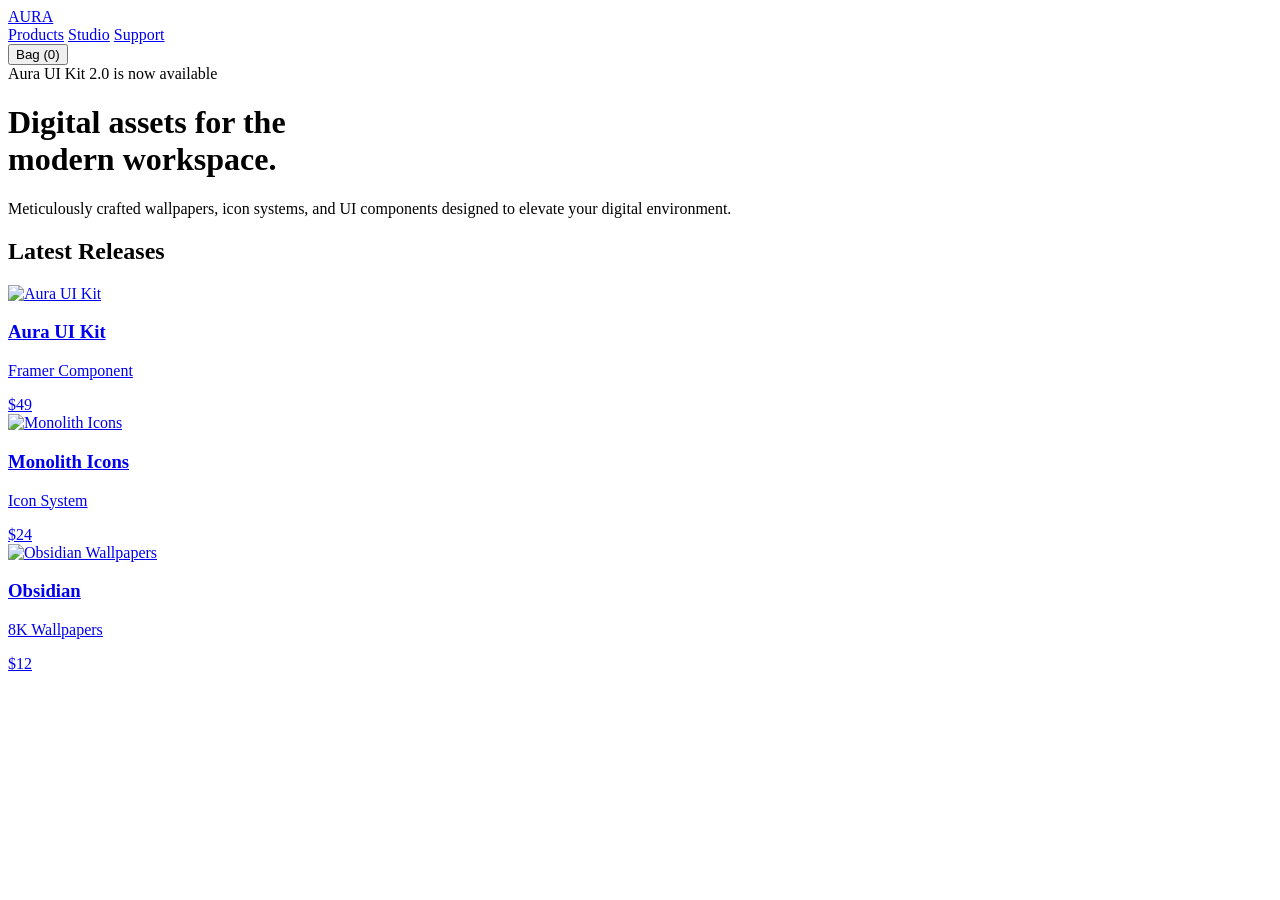
==== index.html @ a3062205 "Create index.html" ====
<!DOCTYPE html>
<html lang="en">
<head>
    <meta charset="UTF-8">
    <meta name="viewport" content="width=device-width, initial-scale=1.0">
    <title>Aura | Premium Digital Assets</title>
    <link rel="stylesheet" href="style.css">
    <!-- Premium Font: Inter (mimics Apple's SF Pro) -->
    <link href="https://fonts.googleapis.com/css2?family=Inter:wght@400;500;600&display=swap" rel="stylesheet">
</head>
<body>

    <!-- Glassmorphic Navbar -->
    <nav id="navbar" class="glass-nav">
        <div class="nav-content">
            <a href="index.html" class="logo">AURA</a>
            <div class="nav-links desktop-only">
                <a href="#">Products</a>
                <a href="#">Studio</a>
                <a href="#">Support</a>
            </div>
            <button class="btn-primary">Bag (0)</button>
        </div>
    </nav>

    <!-- Hero Section -->
    <header class="hero">
        <div class="hero-content fade-up">
            <div class="badge">
                <span class="pulse-dot"></span> Aura UI Kit 2.0 is now available
            </div>
            <h1>Digital assets for the<br>modern workspace.</h1>
            <p>Meticulously crafted wallpapers, icon systems, and UI components designed to elevate your digital environment.</p>
        </div>
    </header>

    <!-- Products Grid -->
    <section class="products-section">
        <div class="section-header fade-up">
            <h2>Latest Releases</h2>
        </div>
        <div class="grid">
            
            <!-- Product Card 1 -->
            <a href="product.html" class="product-card fade-up">
                <div class="card-image-wrapper">
                    <img src="https://images.unsplash.com/photo-1618761714954-0b8cd0026356?q=80&w=2070&auto=format&fit=crop" alt="Aura UI Kit">
                </div>
                <div class="card-info">
                    <div>
                        <h3>Aura UI Kit</h3>
                        <p>Framer Component</p>
                    </div>
                    <span class="price">$49</span>
                </div>
            </a>

            <!-- Product Card 2 -->
            <a href="product.html" class="product-card fade-up" style="transition-delay: 0.1s;">
                <div class="card-image-wrapper">
                    <img src="https://images.unsplash.com/photo-1558655146-d09347e92766?q=80&w=2000&auto=format&fit=crop" alt="Monolith Icons">
                </div>
                <div class="card-info">
                    <div>
                        <h3>Monolith Icons</h3>
                        <p>Icon System</p>
                    </div>
                    <span class="price">$24</span>
                </div>
            </a>

            <!-- Product Card 3 -->
            <a href="product.html" class="product-card fade-up" style="transition-delay: 0.2s;">
                <div class="card-image-wrapper">
                    <img src="https://images.unsplash.com/photo-1618005182384-a83a8bd57fbe?q=80&w=2000&auto=format&fit=crop" alt="Obsidian Wallpapers">
                </div>
                <div class="card-info">
                    <div>
                        <h3>Obsidian</h3>
                        <p>8K Wallpapers</p>
                    </div>
                    <span class="price">$12</span>
                </div>
            </a>

        </div>
    </section>

    <script src="script.js"></script>
</body>
</html>
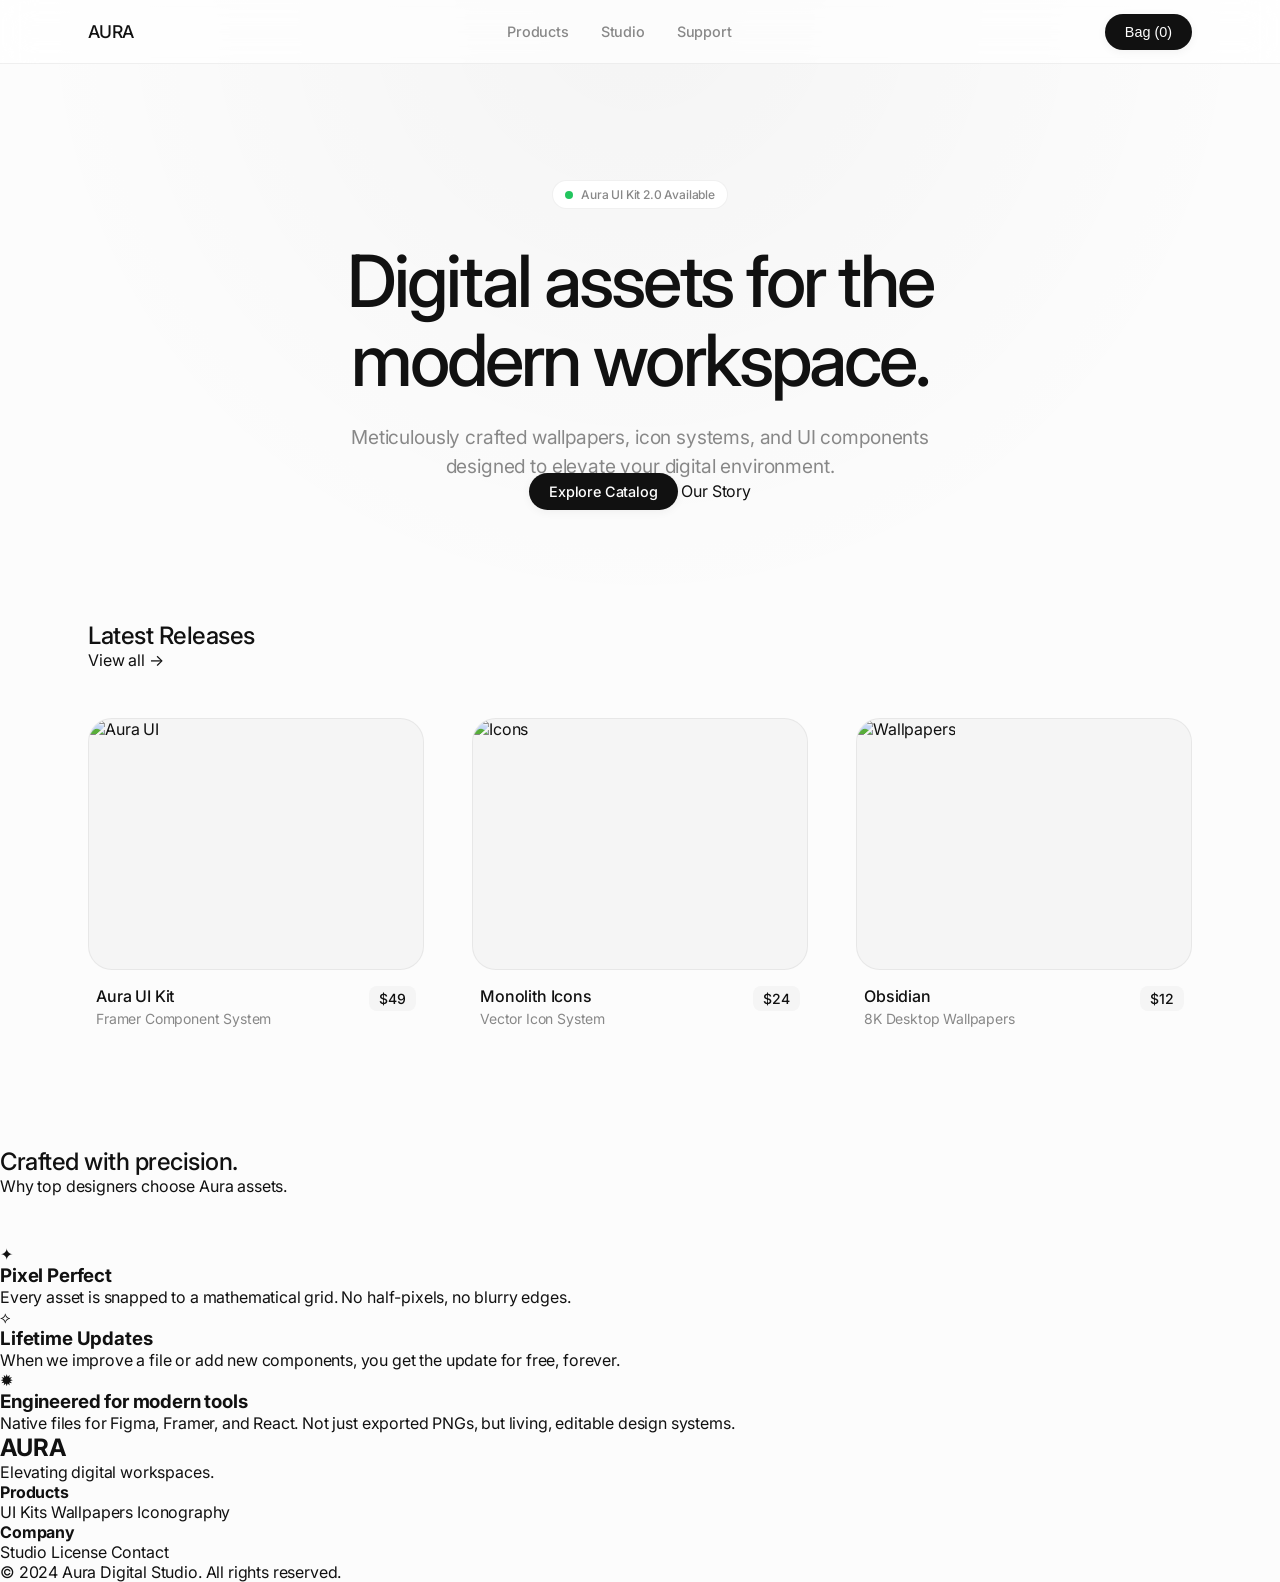
==== commit c65e0883: "Update index.html" ====
--- a/index.html
+++ b/index.html
@@ -5,86 +5,133 @@
     <meta name="viewport" content="width=device-width, initial-scale=1.0">
     <title>Aura | Premium Digital Assets</title>
     <link rel="stylesheet" href="style.css">
-    <!-- Premium Font: Inter (mimics Apple's SF Pro) -->
     <link href="https://fonts.googleapis.com/css2?family=Inter:wght@400;500;600&display=swap" rel="stylesheet">
 </head>
 <body>
 
-    <!-- Glassmorphic Navbar -->
     <nav id="navbar" class="glass-nav">
         <div class="nav-content">
             <a href="index.html" class="logo">AURA</a>
             <div class="nav-links desktop-only">
-                <a href="#">Products</a>
-                <a href="#">Studio</a>
-                <a href="#">Support</a>
+                <a href="index.html" class="active">Products</a>
+                <a href="studio.html">Studio</a>
+                <a href="support.html">Support</a>
             </div>
             <button class="btn-primary">Bag (0)</button>
         </div>
     </nav>
 
-    <!-- Hero Section -->
     <header class="hero">
+        <div class="hero-glow"></div>
         <div class="hero-content fade-up">
             <div class="badge">
-                <span class="pulse-dot"></span> Aura UI Kit 2.0 is now available
+                <span class="pulse-dot"></span> Aura UI Kit 2.0 Available
             </div>
             <h1>Digital assets for the<br>modern workspace.</h1>
             <p>Meticulously crafted wallpapers, icon systems, and UI components designed to elevate your digital environment.</p>
+            <div class="hero-buttons">
+                <a href="#products" class="btn-primary">Explore Catalog</a>
+                <a href="studio.html" class="btn-secondary">Our Story</a>
+            </div>
         </div>
     </header>
 
-    <!-- Products Grid -->
-    <section class="products-section">
+    <section id="products" class="products-section">
         <div class="section-header fade-up">
             <h2>Latest Releases</h2>
+            <a href="#" class="view-all">View all →</a>
         </div>
         <div class="grid">
-            
-            <!-- Product Card 1 -->
             <a href="product.html" class="product-card fade-up">
                 <div class="card-image-wrapper">
-                    <img src="https://images.unsplash.com/photo-1618761714954-0b8cd0026356?q=80&w=2070&auto=format&fit=crop" alt="Aura UI Kit">
+                    <img src="https://images.unsplash.com/photo-1618761714954-0b8cd0026356?q=80&w=2070&auto=format&fit=crop" alt="Aura UI">
                 </div>
                 <div class="card-info">
                     <div>
                         <h3>Aura UI Kit</h3>
-                        <p>Framer Component</p>
+                        <p>Framer Component System</p>
                     </div>
                     <span class="price">$49</span>
                 </div>
             </a>
-
-            <!-- Product Card 2 -->
             <a href="product.html" class="product-card fade-up" style="transition-delay: 0.1s;">
                 <div class="card-image-wrapper">
-                    <img src="https://images.unsplash.com/photo-1558655146-d09347e92766?q=80&w=2000&auto=format&fit=crop" alt="Monolith Icons">
+                    <img src="https://images.unsplash.com/photo-1558655146-d09347e92766?q=80&w=2000&auto=format&fit=crop" alt="Icons">
                 </div>
                 <div class="card-info">
                     <div>
                         <h3>Monolith Icons</h3>
-                        <p>Icon System</p>
+                        <p>Vector Icon System</p>
                     </div>
                     <span class="price">$24</span>
                 </div>
             </a>
-
-            <!-- Product Card 3 -->
             <a href="product.html" class="product-card fade-up" style="transition-delay: 0.2s;">
                 <div class="card-image-wrapper">
-                    <img src="https://images.unsplash.com/photo-1618005182384-a83a8bd57fbe?q=80&w=2000&auto=format&fit=crop" alt="Obsidian Wallpapers">
+                    <img src="https://images.unsplash.com/photo-1618005182384-a83a8bd57fbe?q=80&w=2000&auto=format&fit=crop" alt="Wallpapers">
                 </div>
                 <div class="card-info">
                     <div>
                         <h3>Obsidian</h3>
-                        <p>8K Wallpapers</p>
+                        <p>8K Desktop Wallpapers</p>
                     </div>
                     <span class="price">$12</span>
                 </div>
             </a>
-
         </div>
     </section>
+
+    <!-- NEW: Value Proposition / Bento Box -->
+    <section class="features-section fade-up">
+        <div class="section-header text-center">
+            <h2>Crafted with precision.</h2>
+            <p class="subtitle">Why top designers choose Aura assets.</p>
+        </div>
+        <div class="bento-grid">
+            <div class="bento-card">
+                <div class="icon">✦</div>
+                <h3>Pixel Perfect</h3>
+                <p>Every asset is snapped to a mathematical grid. No half-pixels, no blurry edges.</p>
+            </div>
+            <div class="bento-card">
+                <div class="icon">⟡</div>
+                <h3>Lifetime Updates</h3>
+                <p>When we improve a file or add new components, you get the update for free, forever.</p>
+            </div>
+            <div class="bento-card col-span-2">
+                <div class="icon">✹</div>
+                <h3>Engineered for modern tools</h3>
+                <p>Native files for Figma, Framer, and React. Not just exported PNGs, but living, editable design systems.</p>
+            </div>
+        </div>
+    </section>
+
+    <!-- NEW: Premium Footer -->
+    <footer class="site-footer">
+        <div class="footer-content">
+            <div class="footer-brand">
+                <h2>AURA</h2>
+                <p>Elevating digital workspaces.</p>
+            </div>
+            <div class="footer-links">
+                <div class="link-column">
+                    <h4>Products</h4>
+                    <a href="#">UI Kits</a>
+                    <a href="#">Wallpapers</a>
+                    <a href="#">Iconography</a>
+                </div>
+                <div class="link-column">
+                    <h4>Company</h4>
+                    <a href="studio.html">Studio</a>
+                    <a href="#">License</a>
+                    <a href="support.html">Contact</a>
+                </div>
+            </div>
+        </div>
+        <div class="footer-bottom">
+            <p>&copy; 2024 Aura Digital Studio. All rights reserved.</p>
+        </div>
+    </footer>
 
     <script src="script.js"></script>
 </body>
--- a/style.css
+++ b/style.css
@@ -0,0 +1,159 @@
+/* --- CSS VARIABLES (The Brand Design System) --- */
+:root {
+    --bg-color: #FCFCFC;
+    --surface: #FFFFFF;
+    --text-primary: #111111;
+    --text-secondary: #888888;
+    --border: rgba(0, 0, 0, 0.06);
+    --apple-ease: cubic-bezier(0.16, 1, 0.3, 1);
+}
+
+/* --- RESET & TYPOGRAPHY --- */
+* {
+    margin: 0;
+    padding: 0;
+    box-sizing: border-box;
+}
+
+body {
+    background-color: var(--bg-color);
+    color: var(--text-primary);
+    font-family: 'Inter', -apple-system, BlinkMacSystemFont, sans-serif;
+    -webkit-font-smoothing: antialiased;
+    letter-spacing: -0.01em;
+}
+
+a { text-decoration: none; color: inherit; }
+li { list-style: none; }
+
+/* --- NAVBAR --- */
+.glass-nav {
+    position: fixed;
+    top: 0; left: 0; right: 0;
+    height: 64px;
+    background: rgba(255, 255, 255, 0.7);
+    backdrop-filter: blur(16px) saturate(180%);
+    -webkit-backdrop-filter: blur(16px);
+    border-bottom: 1px solid var(--border);
+    z-index: 100;
+    transition: transform 0.4s var(--apple-ease);
+}
+
+.nav-hide { transform: translateY(-100%); }
+
+.nav-content {
+    max-width: 1152px;
+    margin: 0 auto;
+    padding: 0 24px;
+    height: 100%;
+    display: flex;
+    justify-content: space-between;
+    align-items: center;
+}
+
+.logo { font-weight: 500; font-size: 1.1rem; letter-spacing: -0.03em; }
+
+.nav-links { display: flex; gap: 32px; color: var(--text-secondary); font-size: 0.9rem; font-weight: 500; }
+.nav-links a:hover { color: var(--text-primary); transition: color 0.2s; }
+
+/* --- BUTTONS --- */
+.btn-primary {
+    background: var(--text-primary);
+    color: white;
+    border: none;
+    padding: 10px 20px;
+    border-radius: 99px;
+    font-size: 0.9rem;
+    font-weight: 500;
+    cursor: pointer;
+    box-shadow: 0 2px 10px rgba(0,0,0,0.05);
+    transition: transform 0.2s var(--apple-ease);
+}
+.btn-primary:active { transform: scale(0.96); }
+.full-width { width: 100%; border-radius: 16px; padding: 16px; font-size: 1rem; }
+
+/* --- HERO SECTION --- */
+.hero {
+    padding: 180px 24px 120px;
+    text-align: center;
+    background: radial-gradient(circle at 50% 0%, rgba(0,0,0,0.03) 0%, transparent 70%);
+}
+
+.badge {
+    display: inline-flex;
+    align-items: center;
+    gap: 8px;
+    padding: 6px 12px;
+    border-radius: 99px;
+    border: 1px solid var(--border);
+    background: white;
+    font-size: 0.75rem;
+    font-weight: 500;
+    color: var(--text-secondary);
+    margin-bottom: 32px;
+}
+.pulse-dot { width: 8px; height: 8px; background: #22c55e; border-radius: 50%; }
+
+.hero h1 { font-size: 4.5rem; line-height: 1.1; font-weight: 500; letter-spacing: -0.04em; margin-bottom: 24px; }
+.hero p { font-size: 1.2rem; color: var(--text-secondary); max-width: 600px; margin: 0 auto; line-height: 1.5; }
+
+/* --- PRODUCTS GRID --- */
+.products-section { max-width: 1152px; margin: 0 auto; padding: 0 24px 120px; }
+.section-header { margin-bottom: 48px; }
+.section-header h2 { font-size: 1.5rem; font-weight: 500; letter-spacing: -0.02em; }
+
+.grid { display: grid; grid-template-columns: repeat(auto-fit, minmax(300px, 1fr)); gap: 48px; }
+
+.product-card { display: flex; flex-direction: column; gap: 16px; cursor: pointer; }
+.card-image-wrapper {
+    aspect-ratio: 4/3;
+    border-radius: 24px;
+    overflow: hidden;
+    background: #F5F5F5;
+    border: 1px solid var(--border);
+    transition: transform 0.4s var(--apple-ease);
+}
+.card-image-wrapper img {
+    width: 100%; height: 100%; object-fit: cover;
+    transition: transform 0.7s var(--apple-ease);
+}
+
+.product-card:hover .card-image-wrapper { transform: translateY(-4px); box-shadow: 0 20px 40px rgba(0,0,0,0.08); }
+.product-card:hover .card-image-wrapper img { transform: scale(1.05); }
+.product-card:active .card-image-wrapper { transform: scale(0.98); }
+
+.card-info { display: flex; justify-content: space-between; align-items: flex-start; padding: 0 8px; }
+.card-info h3 { font-size: 1rem; font-weight: 500; }
+.card-info p { font-size: 0.875rem; color: var(--text-secondary); margin-top: 4px; }
+.price { background: #F5F5F5; padding: 4px 10px; border-radius: 8px; font-size: 0.875rem; font-weight: 500; }
+
+/* --- PRODUCT PAGE --- */
+.product-page { max-width: 1200px; margin: 120px auto; padding: 0 24px; display: flex; gap: 64px; align-items: flex-start; }
+.product-gallery { flex: 2; display: flex; flex-direction: column; gap: 24px; }
+.main-image { aspect-ratio: 4/3; border-radius: 32px; overflow: hidden; border: 1px solid var(--border); }
+.main-image img { width: 100%; height: 100%; object-fit: cover; }
+.sub-images { display: grid; grid-template-columns: 1fr 1fr; gap: 24px; }
+.sub-images img { width: 100%; aspect-ratio: 1; border-radius: 24px; object-fit: cover; border: 1px solid var(--border); }
+
+.product-details { flex: 1; position: sticky; top: 120px; }
+.product-details h1 { font-size: 2.5rem; font-weight: 500; letter-spacing: -0.03em; margin-bottom: 8px; }
+.product-price { font-size: 1.25rem; color: var(--text-secondary); margin-bottom: 32px; }
+.product-desc { color: var(--text-primary); line-height: 1.6; margin-bottom: 32px; }
+
+.features-list { border-top: 1px solid var(--border); border-bottom: 1px solid var(--border); padding: 24px 0; margin-bottom: 32px; display: flex; flex-direction: column; gap: 16px; font-size: 0.9rem; }
+.features-list li { display: flex; justify-content: space-between; }
+.features-list li span:first-child { color: var(--text-secondary); }
+
+.secure-text { text-align: center; font-size: 0.75rem; color: var(--text-secondary); margin-top: 16px; }
+
+/* --- ANIMATIONS --- */
+.fade-up { opacity: 0; transform: translateY(30px); transition: opacity 0.8s var(--apple-ease), transform 0.8s var(--apple-ease); }
+.fade-up.visible { opacity: 1; transform: translateY(0); }
+
+/* --- MOBILE --- */
+@media (max-width: 768px) {
+    .hero h1 { font-size: 3rem; }
+    .desktop-only { display: none; }
+    .product-page { flex-direction: column; gap: 40px; margin-top: 80px; }
+    .product-details { position: relative; top: 0; }
+}
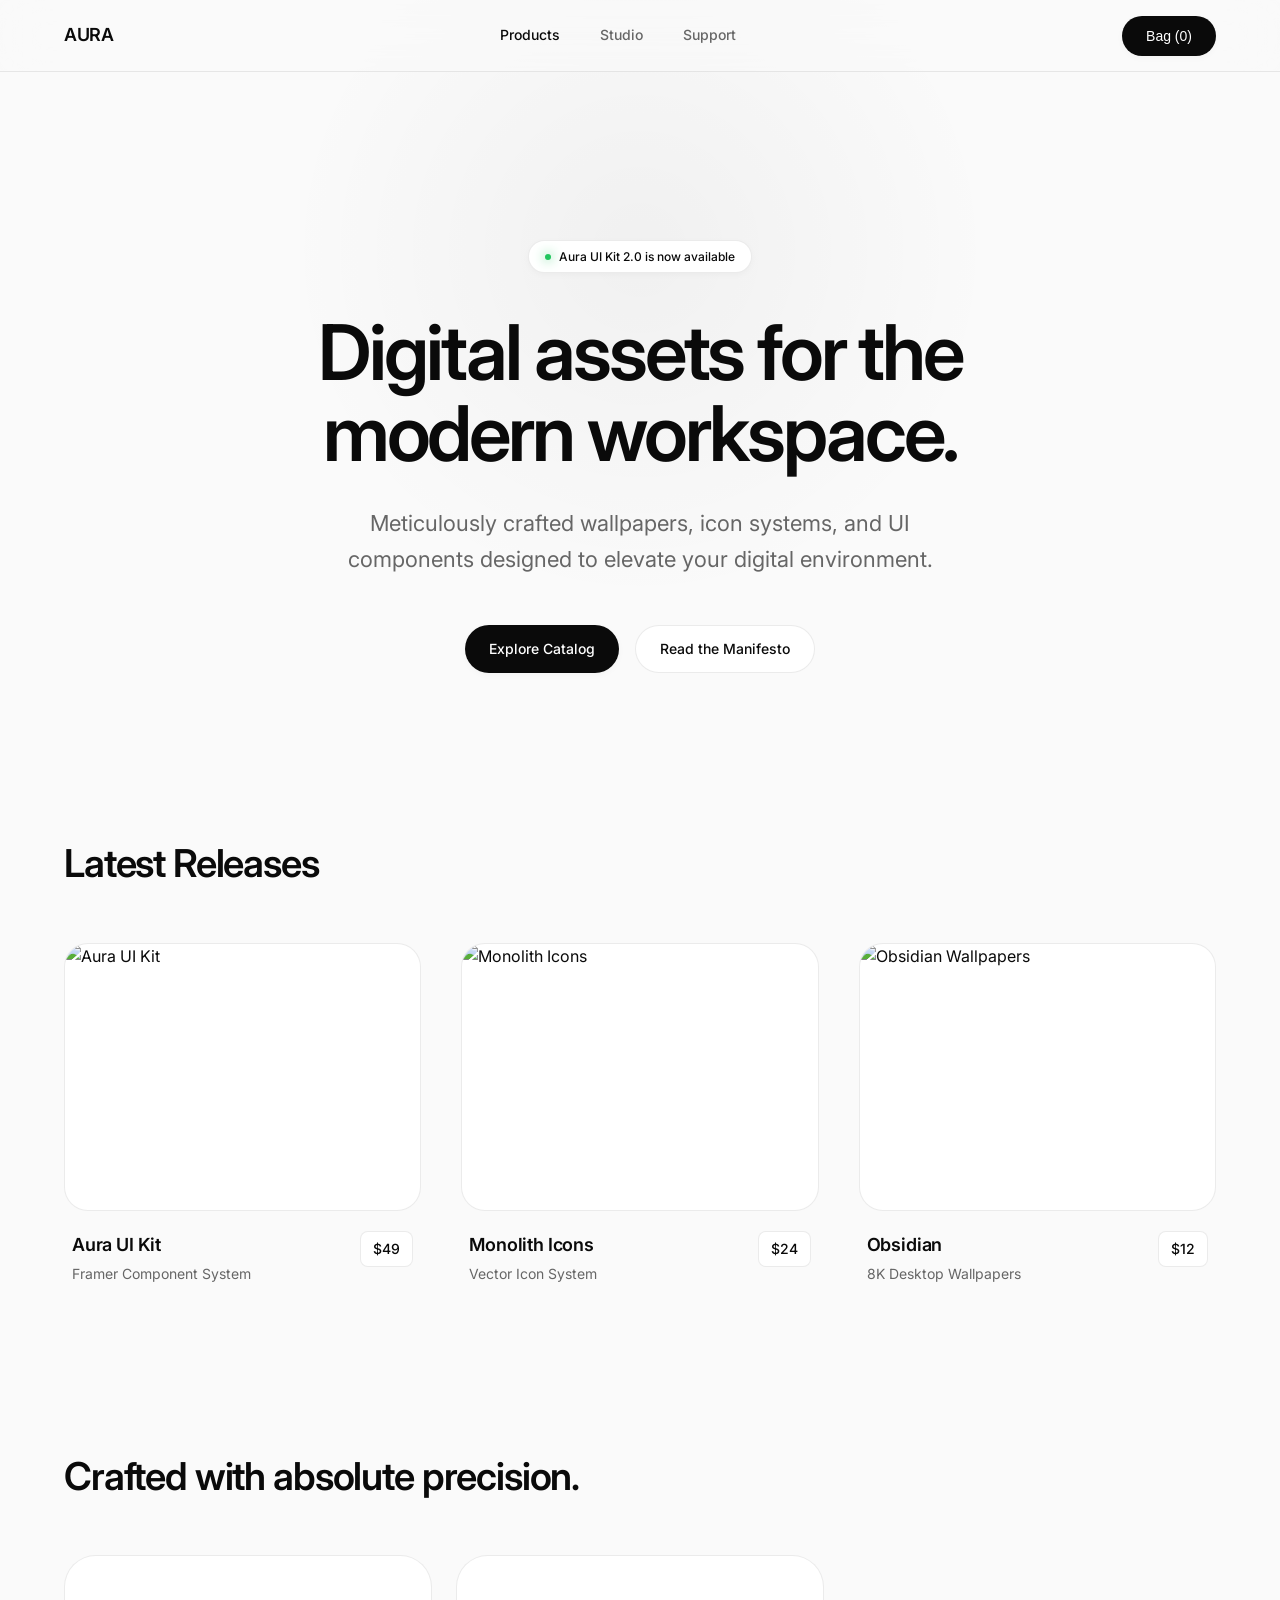
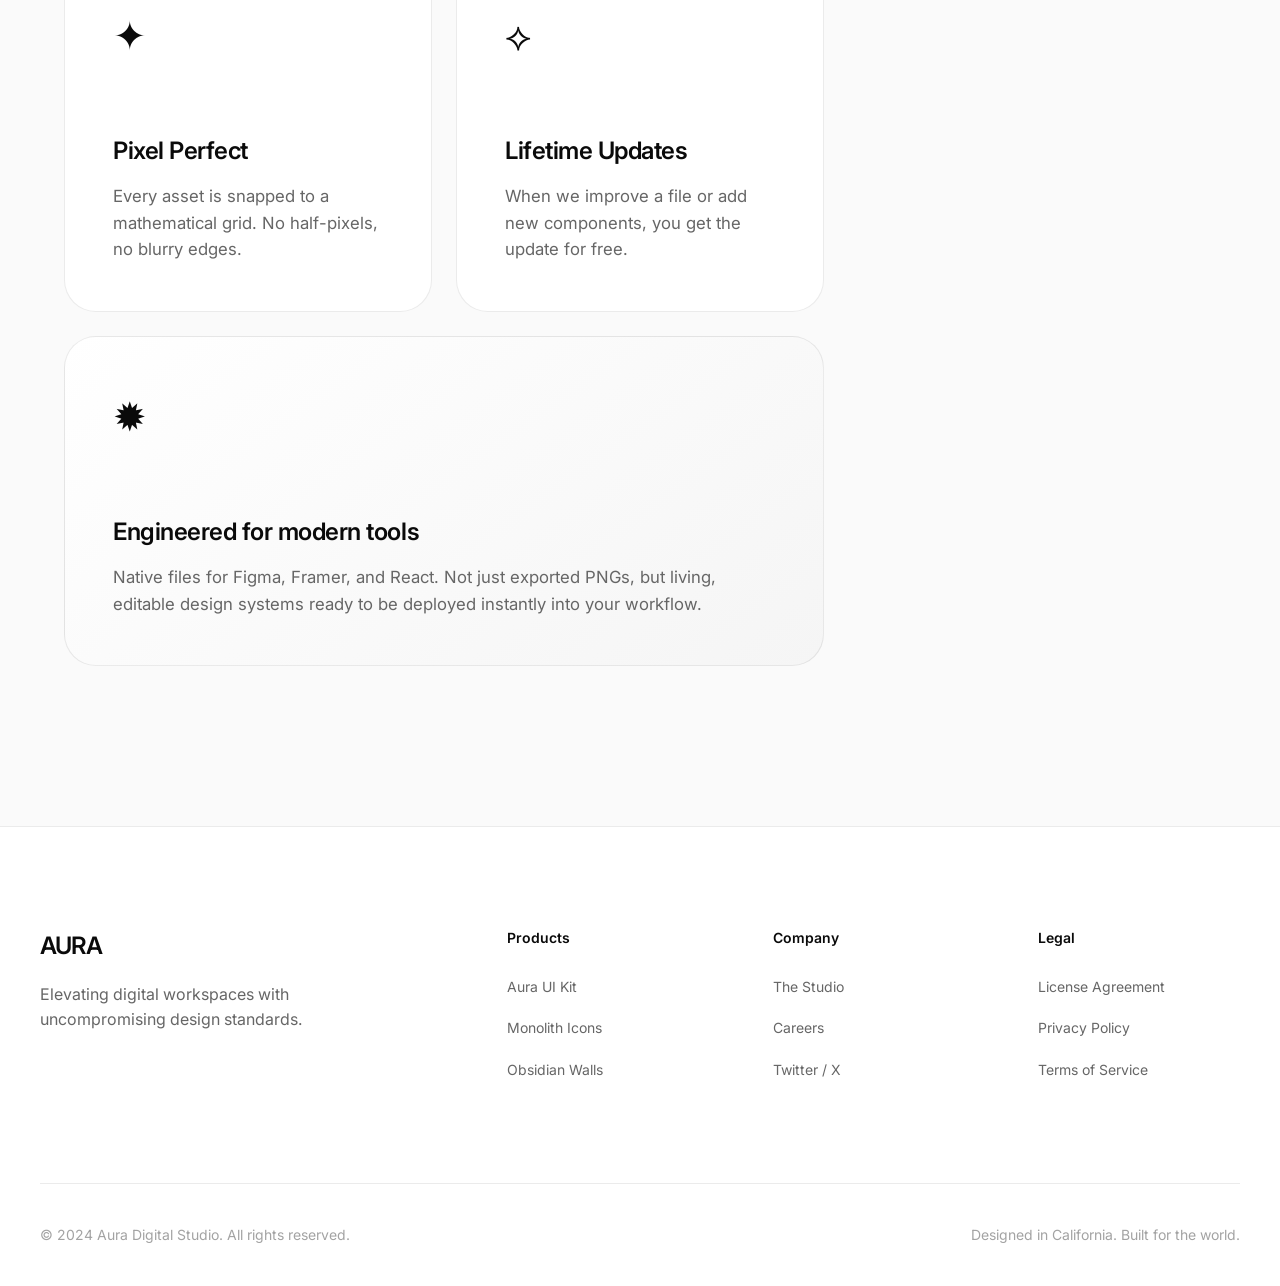
==== commit 84a72b0d: "Update index.html" ====
--- a/index.html
+++ b/index.html
@@ -3,133 +3,147 @@
 <head>
     <meta charset="UTF-8">
     <meta name="viewport" content="width=device-width, initial-scale=1.0">
-    <title>Aura | Premium Digital Assets</title>
+    <title>Aura | Premium Digital Workspace</title>
     <link rel="stylesheet" href="style.css">
     <link href="https://fonts.googleapis.com/css2?family=Inter:wght@400;500;600&display=swap" rel="stylesheet">
 </head>
 <body>
 
-    <nav id="navbar" class="glass-nav">
-        <div class="nav-content">
-            <a href="index.html" class="logo">AURA</a>
-            <div class="nav-links desktop-only">
+    <!-- NAVIGATION -->
+    <nav class="navbar">
+        <div class="nav-container">
+            <a href="index.html" class="nav-logo">AURA</a>
+            <div class="nav-links">
                 <a href="index.html" class="active">Products</a>
                 <a href="studio.html">Studio</a>
                 <a href="support.html">Support</a>
             </div>
-            <button class="btn-primary">Bag (0)</button>
+            <button class="btn-primary desktop-btn">Bag (0)</button>
+            <button class="mobile-toggle">☰</button>
         </div>
     </nav>
 
+    <!-- HERO SECTION -->
     <header class="hero">
         <div class="hero-glow"></div>
-        <div class="hero-content fade-up">
-            <div class="badge">
-                <span class="pulse-dot"></span> Aura UI Kit 2.0 Available
-            </div>
-            <h1>Digital assets for the<br>modern workspace.</h1>
-            <p>Meticulously crafted wallpapers, icon systems, and UI components designed to elevate your digital environment.</p>
-            <div class="hero-buttons">
-                <a href="#products" class="btn-primary">Explore Catalog</a>
-                <a href="studio.html" class="btn-secondary">Our Story</a>
-            </div>
+        <div class="badge reveal-up">
+            <span class="dot"></span> Aura UI Kit 2.0 is now available
+        </div>
+        <h1 class="reveal-up delay-1">Digital assets for the<br>modern workspace.</h1>
+        <p class="reveal-up delay-2">Meticulously crafted wallpapers, icon systems, and UI components designed to elevate your digital environment.</p>
+        <div class="hero-actions reveal-up delay-3">
+            <a href="#products" class="btn-primary">Explore Catalog</a>
+            <a href="studio.html" class="btn-secondary">Read the Manifesto</a>
         </div>
     </header>
 
-    <section id="products" class="products-section">
-        <div class="section-header fade-up">
+    <!-- PRODUCT GRID -->
+    <section id="products" class="section-container">
+        <div class="section-header reveal-up">
             <h2>Latest Releases</h2>
-            <a href="#" class="view-all">View all →</a>
         </div>
-        <div class="grid">
-            <a href="product.html" class="product-card fade-up">
-                <div class="card-image-wrapper">
-                    <img src="https://images.unsplash.com/photo-1618761714954-0b8cd0026356?q=80&w=2070&auto=format&fit=crop" alt="Aura UI">
+        <div class="grid-3">
+            <!-- Product 1 -->
+            <a href="product.html" class="product-card reveal-up">
+                <div class="product-image">
+                    <img src="https://images.unsplash.com/photo-1618761714954-0b8cd0026356?q=80&w=2070&auto=format&fit=crop" alt="Aura UI Kit">
                 </div>
-                <div class="card-info">
+                <div class="product-meta">
                     <div>
                         <h3>Aura UI Kit</h3>
                         <p>Framer Component System</p>
                     </div>
-                    <span class="price">$49</span>
+                    <span class="product-price">$49</span>
                 </div>
             </a>
-            <a href="product.html" class="product-card fade-up" style="transition-delay: 0.1s;">
-                <div class="card-image-wrapper">
-                    <img src="https://images.unsplash.com/photo-1558655146-d09347e92766?q=80&w=2000&auto=format&fit=crop" alt="Icons">
+            <!-- Product 2 -->
+            <a href="product.html" class="product-card reveal-up delay-1">
+                <div class="product-image">
+                    <img src="https://images.unsplash.com/photo-1558655146-d09347e92766?q=80&w=2000&auto=format&fit=crop" alt="Monolith Icons">
                 </div>
-                <div class="card-info">
+                <div class="product-meta">
                     <div>
                         <h3>Monolith Icons</h3>
                         <p>Vector Icon System</p>
                     </div>
-                    <span class="price">$24</span>
+                    <span class="product-price">$24</span>
                 </div>
             </a>
-            <a href="product.html" class="product-card fade-up" style="transition-delay: 0.2s;">
-                <div class="card-image-wrapper">
-                    <img src="https://images.unsplash.com/photo-1618005182384-a83a8bd57fbe?q=80&w=2000&auto=format&fit=crop" alt="Wallpapers">
+            <!-- Product 3 -->
+            <a href="product.html" class="product-card reveal-up delay-2">
+                <div class="product-image">
+                    <img src="https://images.unsplash.com/photo-1618005182384-a83a8bd57fbe?q=80&w=2000&auto=format&fit=crop" alt="Obsidian Wallpapers">
                 </div>
-                <div class="card-info">
+                <div class="product-meta">
                     <div>
                         <h3>Obsidian</h3>
                         <p>8K Desktop Wallpapers</p>
                     </div>
-                    <span class="price">$12</span>
+                    <span class="product-price">$12</span>
                 </div>
             </a>
         </div>
     </section>
 
-    <!-- NEW: Value Proposition / Bento Box -->
-    <section class="features-section fade-up">
-        <div class="section-header text-center">
-            <h2>Crafted with precision.</h2>
-            <p class="subtitle">Why top designers choose Aura assets.</p>
+    <!-- BENTO FEATURES GRID -->
+    <section class="section-container">
+        <div class="section-header text-center reveal-up">
+            <h2>Crafted with absolute precision.</h2>
         </div>
         <div class="bento-grid">
-            <div class="bento-card">
-                <div class="icon">✦</div>
+            <div class="bento-item reveal-up">
+                <div class="bento-icon">✦</div>
                 <h3>Pixel Perfect</h3>
                 <p>Every asset is snapped to a mathematical grid. No half-pixels, no blurry edges.</p>
             </div>
-            <div class="bento-card">
-                <div class="icon">⟡</div>
+            <div class="bento-item reveal-up delay-1">
+                <div class="bento-icon">⟡</div>
                 <h3>Lifetime Updates</h3>
-                <p>When we improve a file or add new components, you get the update for free, forever.</p>
+                <p>When we improve a file or add new components, you get the update for free.</p>
             </div>
-            <div class="bento-card col-span-2">
-                <div class="icon">✹</div>
+            <div class="bento-item bento-large reveal-up delay-2">
+                <div class="bento-icon">✹</div>
                 <h3>Engineered for modern tools</h3>
-                <p>Native files for Figma, Framer, and React. Not just exported PNGs, but living, editable design systems.</p>
+                <p>Native files for Figma, Framer, and React. Not just exported PNGs, but living, editable design systems ready to be deployed instantly into your workflow.</p>
             </div>
         </div>
     </section>
 
-    <!-- NEW: Premium Footer -->
-    <footer class="site-footer">
-        <div class="footer-content">
+    <!-- FOOTER -->
+    <footer class="footer">
+        <div class="footer-grid">
             <div class="footer-brand">
                 <h2>AURA</h2>
-                <p>Elevating digital workspaces.</p>
+                <p>Elevating digital workspaces with uncompromising design standards.</p>
             </div>
-            <div class="footer-links">
-                <div class="link-column">
-                    <h4>Products</h4>
-                    <a href="#">UI Kits</a>
-                    <a href="#">Wallpapers</a>
-                    <a href="#">Iconography</a>
-                </div>
-                <div class="link-column">
-                    <h4>Company</h4>
-                    <a href="studio.html">Studio</a>
-                    <a href="#">License</a>
-                    <a href="support.html">Contact</a>
-                </div>
+            <div class="footer-nav">
+                <h4>Products</h4>
+                <ul>
+                    <li><a href="#">Aura UI Kit</a></li>
+                    <li><a href="#">Monolith Icons</a></li>
+                    <li><a href="#">Obsidian Walls</a></li>
+                </ul>
+            </div>
+            <div class="footer-nav">
+                <h4>Company</h4>
+                <ul>
+                    <li><a href="studio.html">The Studio</a></li>
+                    <li><a href="#">Careers</a></li>
+                    <li><a href="#">Twitter / X</a></li>
+                </ul>
+            </div>
+            <div class="footer-nav">
+                <h4>Legal</h4>
+                <ul>
+                    <li><a href="#">License Agreement</a></li>
+                    <li><a href="#">Privacy Policy</a></li>
+                    <li><a href="#">Terms of Service</a></li>
+                </ul>
             </div>
         </div>
         <div class="footer-bottom">
             <p>&copy; 2024 Aura Digital Studio. All rights reserved.</p>
+            <p>Designed in California. Built for the world.</p>
         </div>
     </footer>
 
--- a/style.css
+++ b/style.css
@@ -1,14 +1,33 @@
-/* --- CSS VARIABLES (The Brand Design System) --- */
+/* ==========================================================================
+   AURA DESIGN SYSTEM | MASTER STYLESHEET
+   ========================================================================== */
+
 :root {
-    --bg-color: #FCFCFC;
-    --surface: #FFFFFF;
-    --text-primary: #111111;
-    --text-secondary: #888888;
-    --border: rgba(0, 0, 0, 0.06);
-    --apple-ease: cubic-bezier(0.16, 1, 0.3, 1);
-}
-
-/* --- RESET & TYPOGRAPHY --- */
+    /* Color System */
+    --color-bg: #FAFAFA;
+    --color-surface: #FFFFFF;
+    --color-primary: #0A0A0A;
+    --color-secondary: #666666;
+    --color-tertiary: #A3A3A3;
+    --color-border: rgba(0, 0, 0, 0.08);
+    --color-border-hover: rgba(0, 0, 0, 0.15);
+    
+    /* Animation Physics (Apple Custom Easing) */
+    --ease-out-expo: cubic-bezier(0.16, 1, 0.3, 1);
+    --transition-fast: 0.2s var(--ease-out-expo);
+    --transition-medium: 0.4s var(--ease-out-expo);
+    --transition-slow: 0.8s var(--ease-out-expo);
+
+    /* Shadows (Multi-layered for hyper-real depth) */
+    --shadow-sm: 0 2px 8px -2px rgba(0, 0, 0, 0.05);
+    --shadow-md: 0 4px 16px -4px rgba(0, 0, 0, 0.06), 0 2px 4px -2px rgba(0, 0, 0, 0.04);
+    --shadow-lg: 0 12px 32px -8px rgba(0, 0, 0, 0.08), 0 4px 12px -4px rgba(0, 0, 0, 0.04);
+    --shadow-float: 0 24px 48px -12px rgba(0, 0, 0, 0.12);
+}
+
+/* ==========================================================================
+   RESET & TYPOGRAPHY
+   ========================================================================== */
 * {
     margin: 0;
     padding: 0;
@@ -16,33 +35,54 @@
 }
 
 body {
-    background-color: var(--bg-color);
-    color: var(--text-primary);
-    font-family: 'Inter', -apple-system, BlinkMacSystemFont, sans-serif;
+    background-color: var(--color-bg);
+    color: var(--color-primary);
+    font-family: 'Inter', -apple-system, BlinkMacSystemFont, "Segoe UI", Roboto, sans-serif;
     -webkit-font-smoothing: antialiased;
-    letter-spacing: -0.01em;
-}
-
-a { text-decoration: none; color: inherit; }
-li { list-style: none; }
-
-/* --- NAVBAR --- */
-.glass-nav {
+    -moz-osx-font-smoothing: grayscale;
+    text-rendering: optimizeLegibility;
+    line-height: 1.6;
+    overflow-x: hidden;
+}
+
+a {
+    text-decoration: none;
+    color: inherit;
+    transition: color var(--transition-fast);
+}
+
+ul {
+    list-style: none;
+}
+
+img {
+    max-width: 100%;
+    display: block;
+}
+
+/* ==========================================================================
+   NAVIGATION
+   ========================================================================== */
+.navbar {
     position: fixed;
-    top: 0; left: 0; right: 0;
-    height: 64px;
-    background: rgba(255, 255, 255, 0.7);
-    backdrop-filter: blur(16px) saturate(180%);
-    -webkit-backdrop-filter: blur(16px);
-    border-bottom: 1px solid var(--border);
-    z-index: 100;
-    transition: transform 0.4s var(--apple-ease);
-}
-
-.nav-hide { transform: translateY(-100%); }
-
-.nav-content {
-    max-width: 1152px;
+    top: 0;
+    left: 0;
+    width: 100%;
+    height: 72px;
+    background: rgba(250, 250, 250, 0.7);
+    backdrop-filter: blur(24px) saturate(180%);
+    -webkit-backdrop-filter: blur(24px) saturate(180%);
+    border-bottom: 1px solid var(--color-border);
+    z-index: 1000;
+    transition: transform var(--transition-medium), background var(--transition-medium);
+}
+
+.navbar.hidden {
+    transform: translateY(-100%);
+}
+
+.nav-container {
+    max-width: 1200px;
     margin: 0 auto;
     padding: 0 24px;
     height: 100%;
@@ -51,109 +91,640 @@
     align-items: center;
 }
 
-.logo { font-weight: 500; font-size: 1.1rem; letter-spacing: -0.03em; }
-
-.nav-links { display: flex; gap: 32px; color: var(--text-secondary); font-size: 0.9rem; font-weight: 500; }
-.nav-links a:hover { color: var(--text-primary); transition: color 0.2s; }
-
-/* --- BUTTONS --- */
+.nav-logo {
+    font-weight: 600;
+    font-size: 1.125rem;
+    letter-spacing: -0.02em;
+    z-index: 1001;
+}
+
+.nav-links {
+    display: flex;
+    gap: 40px;
+}
+
+.nav-links a {
+    font-size: 0.875rem;
+    font-weight: 500;
+    color: var(--color-secondary);
+}
+
+.nav-links a:hover,
+.nav-links a.active {
+    color: var(--color-primary);
+}
+
+/* Mobile Menu Button */
+.mobile-toggle {
+    display: none;
+    background: none;
+    border: none;
+    font-size: 1.5rem;
+    cursor: pointer;
+    z-index: 1001;
+    color: var(--color-primary);
+}
+
+/* ==========================================================================
+   BUTTONS
+   ========================================================================== */
 .btn-primary {
-    background: var(--text-primary);
-    color: white;
+    display: inline-flex;
+    align-items: center;
+    justify-content: center;
+    background: var(--color-primary);
+    color: var(--color-surface);
+    padding: 12px 24px;
+    border-radius: 100px;
+    font-size: 0.875rem;
+    font-weight: 500;
     border: none;
-    padding: 10px 20px;
-    border-radius: 99px;
-    font-size: 0.9rem;
+    cursor: pointer;
+    box-shadow: var(--shadow-sm);
+    transition: transform var(--transition-fast), box-shadow var(--transition-fast);
+}
+
+.btn-primary:hover {
+    transform: translateY(-2px);
+    box-shadow: var(--shadow-md);
+}
+
+.btn-primary:active {
+    transform: translateY(0) scale(0.96);
+}
+
+.btn-secondary {
+    display: inline-flex;
+    align-items: center;
+    justify-content: center;
+    background: var(--color-surface);
+    color: var(--color-primary);
+    padding: 12px 24px;
+    border-radius: 100px;
+    font-size: 0.875rem;
     font-weight: 500;
+    border: 1px solid var(--color-border);
     cursor: pointer;
-    box-shadow: 0 2px 10px rgba(0,0,0,0.05);
-    transition: transform 0.2s var(--apple-ease);
-}
-.btn-primary:active { transform: scale(0.96); }
-.full-width { width: 100%; border-radius: 16px; padding: 16px; font-size: 1rem; }
-
-/* --- HERO SECTION --- */
+    transition: all var(--transition-fast);
+}
+
+.btn-secondary:hover {
+    background: var(--color-bg);
+    border-color: var(--color-border-hover);
+}
+
+/* ==========================================================================
+   HERO SECTION
+   ========================================================================== */
 .hero {
-    padding: 180px 24px 120px;
+    position: relative;
+    padding: 240px 24px 160px;
     text-align: center;
-    background: radial-gradient(circle at 50% 0%, rgba(0,0,0,0.03) 0%, transparent 70%);
+    display: flex;
+    flex-direction: column;
+    align-items: center;
+    overflow: hidden;
+}
+
+.hero-glow {
+    position: absolute;
+    top: -30%;
+    left: 50%;
+    transform: translateX(-50%);
+    width: 1000px;
+    height: 1000px;
+    background: radial-gradient(circle, rgba(0,0,0,0.04) 0%, transparent 50%);
+    z-index: -1;
+    pointer-events: none;
 }
 
 .badge {
     display: inline-flex;
     align-items: center;
     gap: 8px;
-    padding: 6px 12px;
-    border-radius: 99px;
-    border: 1px solid var(--border);
-    background: white;
+    padding: 6px 16px;
+    border-radius: 100px;
+    background: var(--color-surface);
+    border: 1px solid var(--color-border);
     font-size: 0.75rem;
     font-weight: 500;
-    color: var(--text-secondary);
+    color: var(--color-primary);
+    margin-bottom: 40px;
+    box-shadow: var(--shadow-sm);
+}
+
+.badge .dot {
+    width: 6px;
+    height: 6px;
+    background-color: #22c55e;
+    border-radius: 50%;
+    box-shadow: 0 0 12px #22c55e;
+}
+
+.hero h1 {
+    font-size: clamp(3rem, 6vw, 5.5rem);
+    line-height: 1.05;
+    font-weight: 600;
+    letter-spacing: -0.04em;
+    max-width: 900px;
     margin-bottom: 32px;
 }
-.pulse-dot { width: 8px; height: 8px; background: #22c55e; border-radius: 50%; }
-
-.hero h1 { font-size: 4.5rem; line-height: 1.1; font-weight: 500; letter-spacing: -0.04em; margin-bottom: 24px; }
-.hero p { font-size: 1.2rem; color: var(--text-secondary); max-width: 600px; margin: 0 auto; line-height: 1.5; }
-
-/* --- PRODUCTS GRID --- */
-.products-section { max-width: 1152px; margin: 0 auto; padding: 0 24px 120px; }
-.section-header { margin-bottom: 48px; }
-.section-header h2 { font-size: 1.5rem; font-weight: 500; letter-spacing: -0.02em; }
-
-.grid { display: grid; grid-template-columns: repeat(auto-fit, minmax(300px, 1fr)); gap: 48px; }
-
-.product-card { display: flex; flex-direction: column; gap: 16px; cursor: pointer; }
-.card-image-wrapper {
+
+.hero p {
+    font-size: clamp(1.125rem, 2vw, 1.375rem);
+    color: var(--color-secondary);
+    max-width: 600px;
+    margin-bottom: 48px;
+}
+
+.hero-actions {
+    display: flex;
+    gap: 16px;
+}
+
+/* ==========================================================================
+   PRODUCT GRID
+   ========================================================================== */
+.section-container {
+    max-width: 1200px;
+    margin: 0 auto;
+    padding: 0 24px 160px;
+}
+
+.section-header {
+    display: flex;
+    justify-content: space-between;
+    align-items: flex-end;
+    margin-bottom: 48px;
+}
+
+.section-header h2 {
+    font-size: clamp(1.5rem, 3vw, 2.5rem);
+    font-weight: 600;
+    letter-spacing: -0.03em;
+}
+
+.grid-3 {
+    display: grid;
+    grid-template-columns: repeat(auto-fit, minmax(320px, 1fr));
+    gap: 40px;
+}
+
+.product-card {
+    display: flex;
+    flex-direction: column;
+    gap: 20px;
+    group: hover;
+}
+
+.product-image {
+    position: relative;
     aspect-ratio: 4/3;
     border-radius: 24px;
     overflow: hidden;
-    background: #F5F5F5;
-    border: 1px solid var(--border);
-    transition: transform 0.4s var(--apple-ease);
-}
-.card-image-wrapper img {
-    width: 100%; height: 100%; object-fit: cover;
-    transition: transform 0.7s var(--apple-ease);
-}
-
-.product-card:hover .card-image-wrapper { transform: translateY(-4px); box-shadow: 0 20px 40px rgba(0,0,0,0.08); }
-.product-card:hover .card-image-wrapper img { transform: scale(1.05); }
-.product-card:active .card-image-wrapper { transform: scale(0.98); }
-
-.card-info { display: flex; justify-content: space-between; align-items: flex-start; padding: 0 8px; }
-.card-info h3 { font-size: 1rem; font-weight: 500; }
-.card-info p { font-size: 0.875rem; color: var(--text-secondary); margin-top: 4px; }
-.price { background: #F5F5F5; padding: 4px 10px; border-radius: 8px; font-size: 0.875rem; font-weight: 500; }
-
-/* --- PRODUCT PAGE --- */
-.product-page { max-width: 1200px; margin: 120px auto; padding: 0 24px; display: flex; gap: 64px; align-items: flex-start; }
-.product-gallery { flex: 2; display: flex; flex-direction: column; gap: 24px; }
-.main-image { aspect-ratio: 4/3; border-radius: 32px; overflow: hidden; border: 1px solid var(--border); }
-.main-image img { width: 100%; height: 100%; object-fit: cover; }
-.sub-images { display: grid; grid-template-columns: 1fr 1fr; gap: 24px; }
-.sub-images img { width: 100%; aspect-ratio: 1; border-radius: 24px; object-fit: cover; border: 1px solid var(--border); }
-
-.product-details { flex: 1; position: sticky; top: 120px; }
-.product-details h1 { font-size: 2.5rem; font-weight: 500; letter-spacing: -0.03em; margin-bottom: 8px; }
-.product-price { font-size: 1.25rem; color: var(--text-secondary); margin-bottom: 32px; }
-.product-desc { color: var(--text-primary); line-height: 1.6; margin-bottom: 32px; }
-
-.features-list { border-top: 1px solid var(--border); border-bottom: 1px solid var(--border); padding: 24px 0; margin-bottom: 32px; display: flex; flex-direction: column; gap: 16px; font-size: 0.9rem; }
-.features-list li { display: flex; justify-content: space-between; }
-.features-list li span:first-child { color: var(--text-secondary); }
-
-.secure-text { text-align: center; font-size: 0.75rem; color: var(--text-secondary); margin-top: 16px; }
-
-/* --- ANIMATIONS --- */
-.fade-up { opacity: 0; transform: translateY(30px); transition: opacity 0.8s var(--apple-ease), transform 0.8s var(--apple-ease); }
-.fade-up.visible { opacity: 1; transform: translateY(0); }
-
-/* --- MOBILE --- */
+    background: var(--color-surface);
+    border: 1px solid var(--color-border);
+    transition: transform var(--transition-medium), box-shadow var(--transition-medium);
+}
+
+.product-image img {
+    width: 100%;
+    height: 100%;
+    object-fit: cover;
+    transition: transform var(--transition-slow);
+}
+
+.product-card:hover .product-image {
+    transform: translateY(-8px);
+    box-shadow: var(--shadow-float);
+    border-color: var(--color-border-hover);
+}
+
+.product-card:hover .product-image img {
+    transform: scale(1.05);
+}
+
+.product-meta {
+    display: flex;
+    justify-content: space-between;
+    align-items: flex-start;
+    padding: 0 8px;
+}
+
+.product-meta h3 {
+    font-size: 1.125rem;
+    font-weight: 600;
+    letter-spacing: -0.01em;
+}
+
+.product-meta p {
+    font-size: 0.875rem;
+    color: var(--color-secondary);
+    margin-top: 4px;
+}
+
+.product-price {
+    background: var(--color-surface);
+    padding: 6px 12px;
+    border-radius: 8px;
+    font-size: 0.875rem;
+    font-weight: 500;
+    border: 1px solid var(--color-border);
+}
+
+/* ==========================================================================
+   BENTO GRID (FEATURES)
+   ========================================================================== */
+.bento-grid {
+    display: grid;
+    grid-template-columns: repeat(3, 1fr);
+    gap: 24px;
+}
+
+.bento-item {
+    background: var(--color-surface);
+    border: 1px solid var(--color-border);
+    border-radius: 32px;
+    padding: 48px;
+    display: flex;
+    flex-direction: column;
+    justify-content: space-between;
+    transition: border-color var(--transition-medium), box-shadow var(--transition-medium);
+}
+
+.bento-item:hover {
+    border-color: var(--color-border-hover);
+    box-shadow: var(--shadow-lg);
+}
+
+.bento-large {
+    grid-column: span 2;
+    background: linear-gradient(145deg, #FFFFFF, #F5F5F5);
+}
+
+.bento-icon {
+    font-size: 2.5rem;
+    margin-bottom: 64px;
+    color: var(--color-primary);
+}
+
+.bento-item h3 {
+    font-size: 1.5rem;
+    font-weight: 600;
+    margin-bottom: 12px;
+    letter-spacing: -0.02em;
+}
+
+.bento-item p {
+    color: var(--color-secondary);
+    font-size: 1.05rem;
+}
+
+/* ==========================================================================
+   PRODUCT DETAIL PAGE
+   ========================================================================== */
+.product-layout {
+    display: grid;
+    grid-template-columns: 1.5fr 1fr;
+    gap: 80px;
+    max-width: 1200px;
+    margin: 160px auto;
+    padding: 0 24px;
+}
+
+.gallery-grid {
+    display: flex;
+    flex-direction: column;
+    gap: 24px;
+}
+
+.gallery-main {
+    aspect-ratio: 4/3;
+    border-radius: 32px;
+    overflow: hidden;
+    border: 1px solid var(--color-border);
+}
+
+.gallery-main img {
+    width: 100%;
+    height: 100%;
+    object-fit: cover;
+}
+
+.gallery-thumbs {
+    display: grid;
+    grid-template-columns: 1fr 1fr;
+    gap: 24px;
+}
+
+.gallery-thumbs div {
+    aspect-ratio: 1;
+    border-radius: 24px;
+    overflow: hidden;
+    border: 1px solid var(--color-border);
+}
+
+.gallery-thumbs img {
+    width: 100%;
+    height: 100%;
+    object-fit: cover;
+}
+
+.product-info {
+    position: sticky;
+    top: 120px;
+    align-self: start;
+}
+
+.product-info h1 {
+    font-size: clamp(2.5rem, 4vw, 3.5rem);
+    font-weight: 600;
+    letter-spacing: -0.03em;
+    margin-bottom: 16px;
+    line-height: 1.1;
+}
+
+.product-price-large {
+    font-size: 1.5rem;
+    color: var(--color-secondary);
+    margin-bottom: 32px;
+}
+
+.product-description {
+    font-size: 1.125rem;
+    color: var(--color-primary);
+    margin-bottom: 40px;
+}
+
+.specs-table {
+    width: 100%;
+    border-collapse: collapse;
+    margin-bottom: 48px;
+}
+
+.specs-table tr {
+    border-bottom: 1px solid var(--color-border);
+}
+
+.specs-table tr:first-child {
+    border-top: 1px solid var(--color-border);
+}
+
+.specs-table td {
+    padding: 24px 0;
+    font-size: 0.95rem;
+}
+
+.specs-table td:first-child {
+    color: var(--color-secondary);
+}
+
+.specs-table td:last-child {
+    text-align: right;
+    font-weight: 500;
+}
+
+.btn-block {
+    width: 100%;
+    padding: 20px;
+    font-size: 1rem;
+    border-radius: 16px;
+}
+
+.secure-notice {
+    text-align: center;
+    font-size: 0.8rem;
+    color: var(--color-tertiary);
+    margin-top: 16px;
+}
+
+/* ==========================================================================
+   SUPPORT PAGE (FAQ & CONTACT)
+   ========================================================================== */
+.support-layout {
+    max-width: 800px;
+    margin: 160px auto;
+    padding: 0 24px;
+}
+
+.page-header {
+    text-align: center;
+    margin-bottom: 80px;
+}
+
+.page-header h1 {
+    font-size: clamp(3rem, 5vw, 4rem);
+    font-weight: 600;
+    letter-spacing: -0.04em;
+    margin-bottom: 24px;
+}
+
+.faq-group {
+    border-top: 1px solid var(--color-border);
+    margin-bottom: 80px;
+}
+
+.faq-item {
+    border-bottom: 1px solid var(--color-border);
+}
+
+.faq-trigger {
+    width: 100%;
+    display: flex;
+    justify-content: space-between;
+    align-items: center;
+    padding: 32px 0;
+    background: none;
+    border: none;
+    font-size: 1.125rem;
+    font-weight: 500;
+    color: var(--color-primary);
+    cursor: pointer;
+    text-align: left;
+}
+
+.faq-icon {
+    font-size: 1.5rem;
+    color: var(--color-tertiary);
+    transition: transform var(--transition-medium);
+}
+
+.faq-trigger.active .faq-icon {
+    transform: rotate(45deg);
+    color: var(--color-primary);
+}
+
+.faq-content {
+    max-height: 0;
+    overflow: hidden;
+    transition: max-height var(--transition-medium);
+}
+
+.faq-content p {
+    padding-bottom: 32px;
+    color: var(--color-secondary);
+    font-size: 1.05rem;
+}
+
+.contact-card {
+    background: var(--color-surface);
+    border: 1px solid var(--color-border);
+    border-radius: 32px;
+    padding: 64px;
+    text-align: center;
+    box-shadow: var(--shadow-md);
+}
+
+/* ==========================================================================
+   FOOTER
+   ========================================================================== */
+.footer {
+    background: var(--color-surface);
+    border-top: 1px solid var(--color-border);
+    padding: 100px 24px 40px;
+}
+
+.footer-grid {
+    max-width: 1200px;
+    margin: 0 auto;
+    display: grid;
+    grid-template-columns: 2fr 1fr 1fr 1fr;
+    gap: 64px;
+    margin-bottom: 100px;
+}
+
+.footer-brand h2 {
+    font-size: 1.5rem;
+    font-weight: 600;
+    letter-spacing: -0.04em;
+    margin-bottom: 16px;
+}
+
+.footer-brand p {
+    color: var(--color-secondary);
+    max-width: 300px;
+}
+
+.footer-nav h4 {
+    font-size: 0.875rem;
+    font-weight: 600;
+    margin-bottom: 24px;
+}
+
+.footer-nav ul {
+    display: flex;
+    flex-direction: column;
+    gap: 16px;
+}
+
+.footer-nav a {
+    color: var(--color-secondary);
+    font-size: 0.875rem;
+}
+
+.footer-nav a:hover {
+    color: var(--color-primary);
+}
+
+.footer-bottom {
+    max-width: 1200px;
+    margin: 0 auto;
+    padding-top: 40px;
+    border-top: 1px solid var(--color-border);
+    display: flex;
+    justify-content: space-between;
+    color: var(--color-tertiary);
+    font-size: 0.875rem;
+}
+
+/* ==========================================================================
+   ANIMATIONS (Javascript Triggers)
+   ========================================================================== */
+.reveal-up {
+    opacity: 0;
+    transform: translateY(40px);
+    transition: opacity var(--transition-slow), transform var(--transition-slow);
+}
+
+.reveal-up.is-visible {
+    opacity: 1;
+    transform: translateY(0);
+}
+
+/* Delay modifiers for staggered grids */
+.delay-1 { transition-delay: 0.1s; }
+.delay-2 { transition-delay: 0.2s; }
+.delay-3 { transition-delay: 0.3s; }
+
+/* ==========================================================================
+   RESPONSIVE DESIGN (MOBILE)
+   ========================================================================== */
+@media (max-width: 900px) {
+    .bento-grid {
+        grid-template-columns: 1fr;
+    }
+    .bento-large {
+        grid-column: span 1;
+    }
+    .product-layout {
+        grid-template-columns: 1fr;
+        gap: 48px;
+    }
+    .product-info {
+        position: relative;
+        top: 0;
+    }
+    .footer-grid {
+        grid-template-columns: 1fr 1fr;
+    }
+}
+
 @media (max-width: 768px) {
-    .hero h1 { font-size: 3rem; }
-    .desktop-only { display: none; }
-    .product-page { flex-direction: column; gap: 40px; margin-top: 80px; }
-    .product-details { position: relative; top: 0; }
-}
+    /* Mobile Nav override */
+    .nav-links {
+        position: fixed;
+        top: 0;
+        left: 0;
+        width: 100%;
+        height: 100vh;
+        background: var(--color-surface);
+        flex-direction: column;
+        justify-content: center;
+        align-items: center;
+        gap: 40px;
+        transform: translateY(-100%);
+        transition: transform var(--transition-medium);
+        z-index: 1000;
+    }
+    .nav-links.nav-active {
+        transform: translateY(0);
+    }
+    .nav-links a {
+        font-size: 1.5rem;
+    }
+    .mobile-toggle {
+        display: block;
+    }
+    .hero {
+        padding: 180px 24px 100px;
+    }
+    .hero-actions {
+        flex-direction: column;
+        width: 100%;
+    }
+    .hero-actions .btn-primary, .hero-actions .btn-secondary {
+        width: 100%;
+    }
+    .gallery-thumbs {
+        gap: 16px;
+    }
+    .footer-grid {
+        grid-template-columns: 1fr;
+        gap: 48px;
+    }
+    .footer-bottom {
+        flex-direction: column;
+        gap: 16px;
+        text-align: center;
+    }
+}
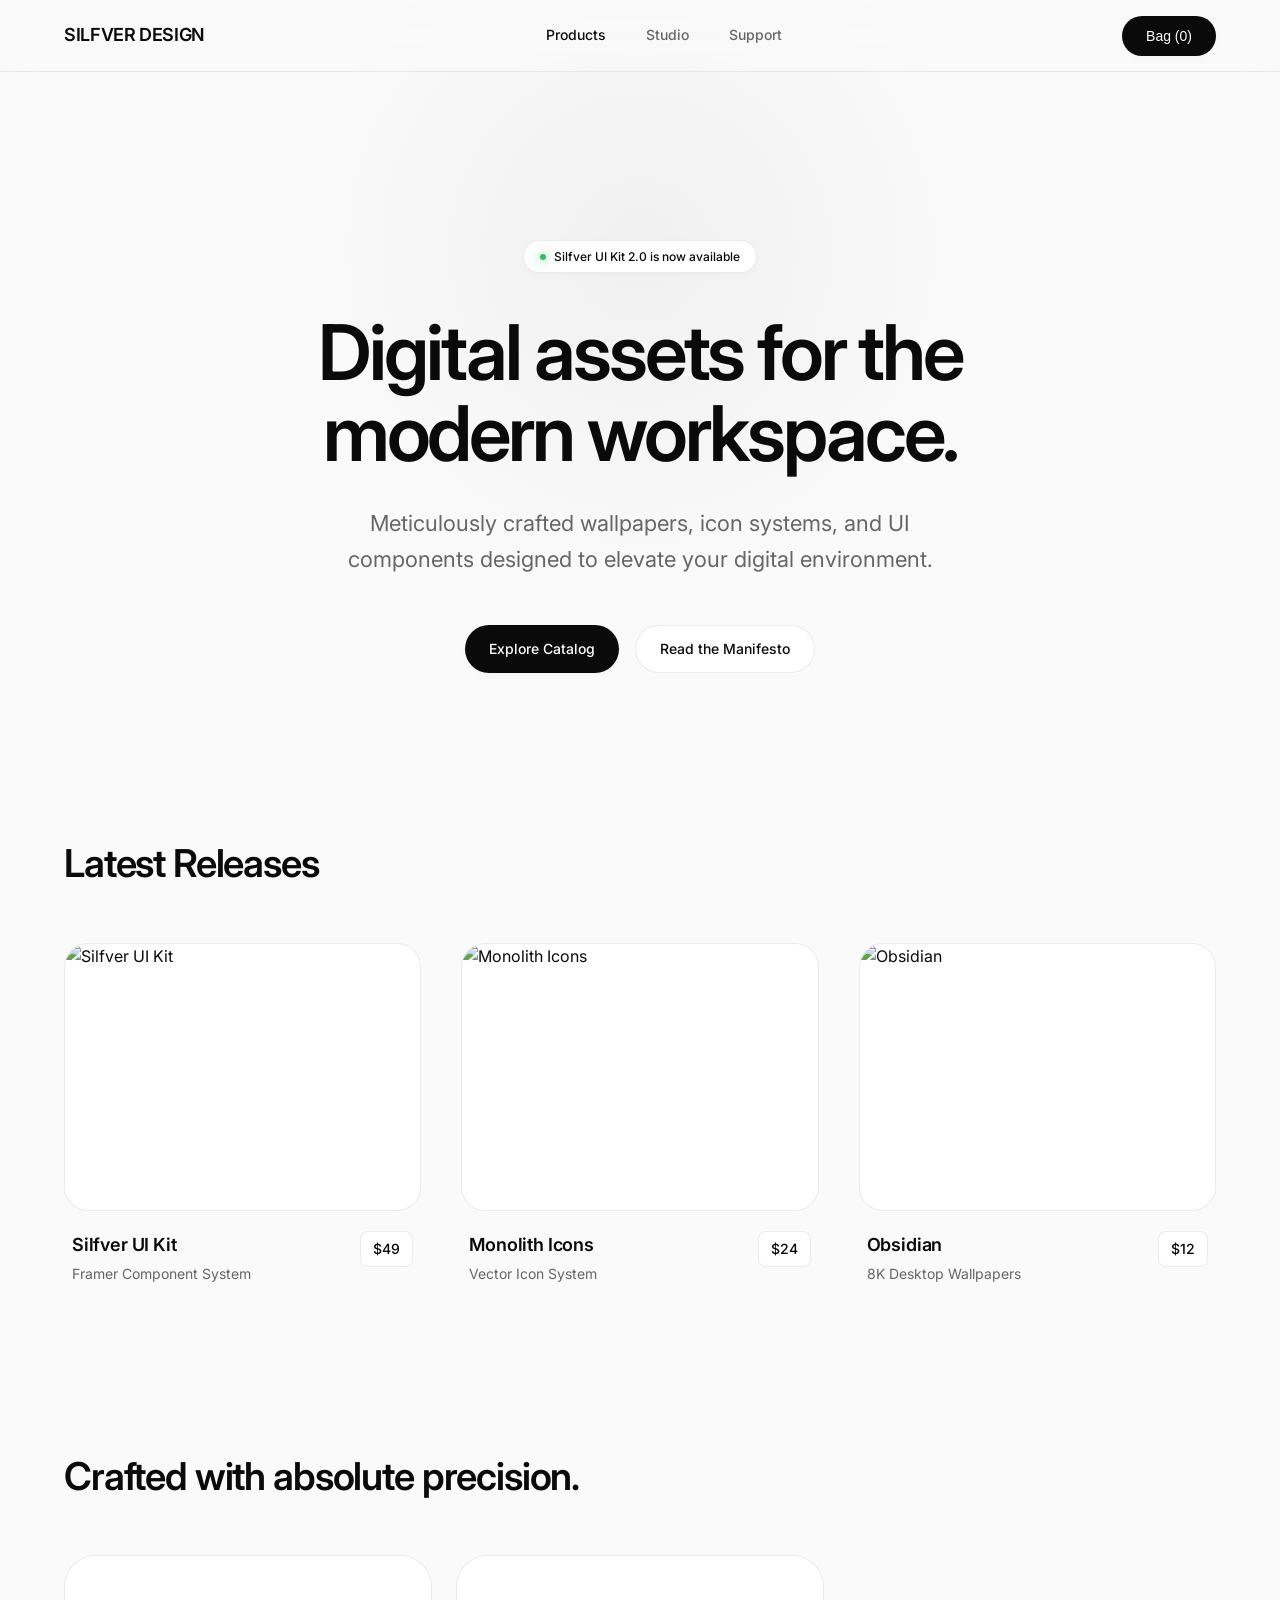
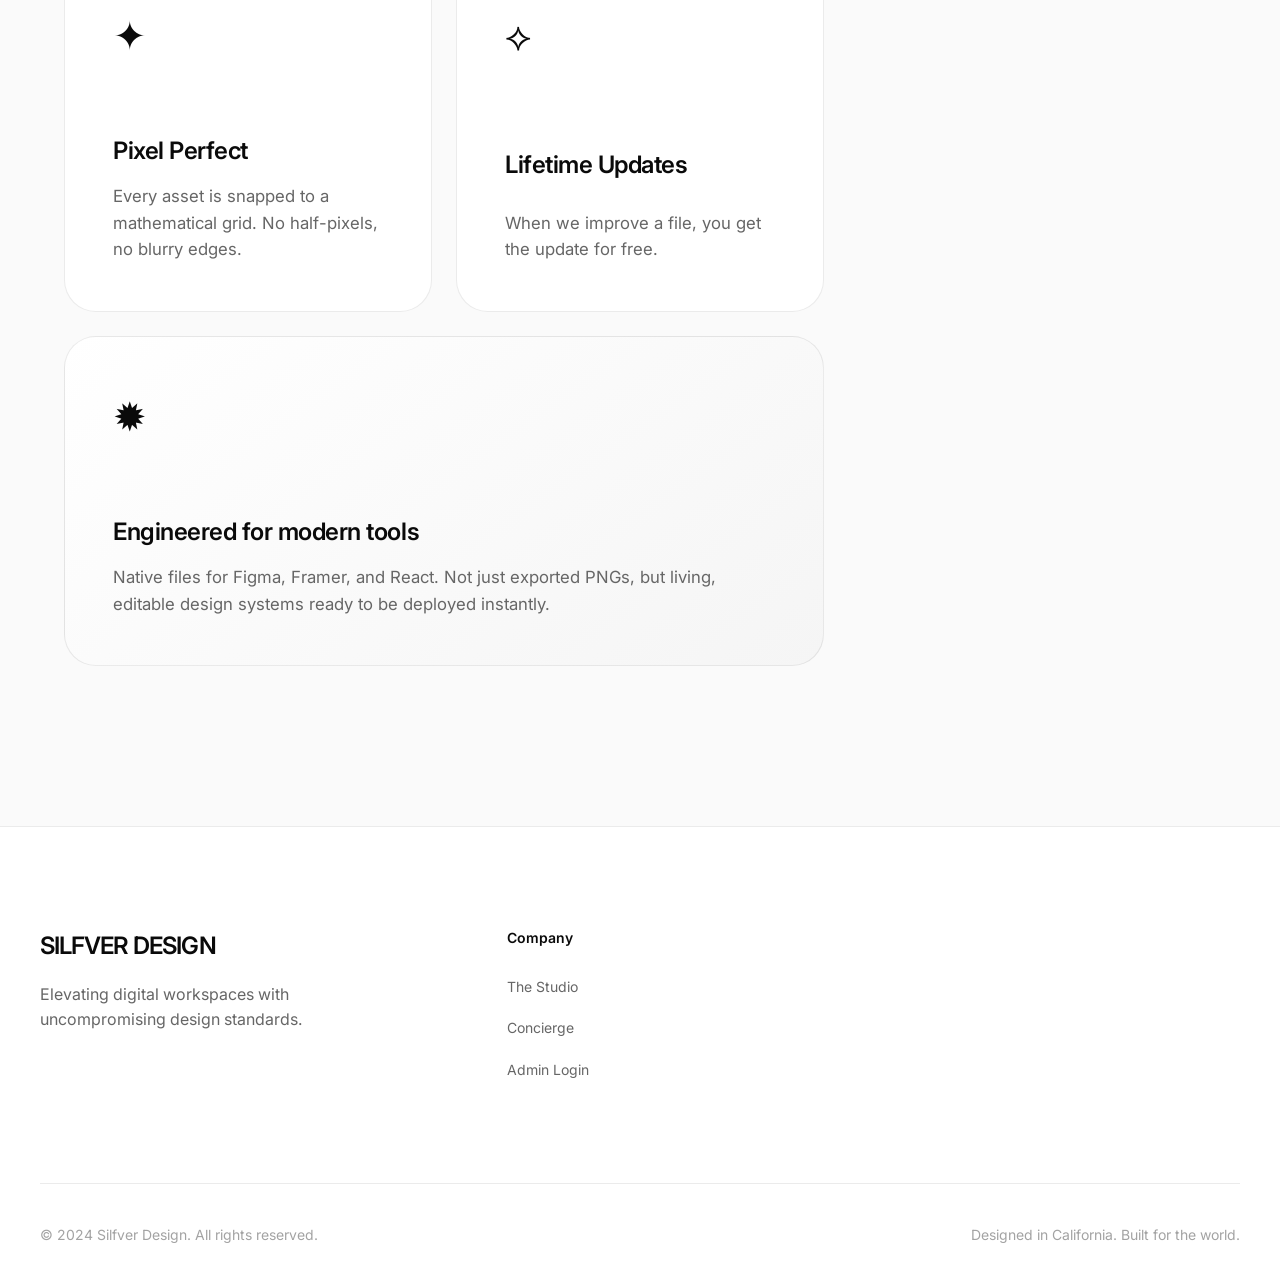
==== commit 4c9cfa84: "Update index.html" ====
--- a/index.html
+++ b/index.html
@@ -3,16 +3,15 @@
 <head>
     <meta charset="UTF-8">
     <meta name="viewport" content="width=device-width, initial-scale=1.0">
-    <title>Aura | Premium Digital Workspace</title>
+    <title>Silfver Design | Premium Digital Workspace</title>
     <link rel="stylesheet" href="style.css">
     <link href="https://fonts.googleapis.com/css2?family=Inter:wght@400;500;600&display=swap" rel="stylesheet">
 </head>
 <body>
 
-    <!-- NAVIGATION -->
     <nav class="navbar">
         <div class="nav-container">
-            <a href="index.html" class="nav-logo">AURA</a>
+            <a href="index.html" class="nav-logo">SILFVER DESIGN</a>
             <div class="nav-links">
                 <a href="index.html" class="active">Products</a>
                 <a href="studio.html">Studio</a>
@@ -23,11 +22,10 @@
         </div>
     </nav>
 
-    <!-- HERO SECTION -->
     <header class="hero">
         <div class="hero-glow"></div>
         <div class="badge reveal-up">
-            <span class="dot"></span> Aura UI Kit 2.0 is now available
+            <span class="dot"></span> Silfver UI Kit 2.0 is now available
         </div>
         <h1 class="reveal-up delay-1">Digital assets for the<br>modern workspace.</h1>
         <p class="reveal-up delay-2">Meticulously crafted wallpapers, icon systems, and UI components designed to elevate your digital environment.</p>
@@ -37,55 +35,18 @@
         </div>
     </header>
 
-    <!-- PRODUCT GRID -->
     <section id="products" class="section-container">
         <div class="section-header reveal-up">
             <h2>Latest Releases</h2>
         </div>
-        <div class="grid-3">
-            <!-- Product 1 -->
-            <a href="product.html" class="product-card reveal-up">
-                <div class="product-image">
-                    <img src="https://images.unsplash.com/photo-1618761714954-0b8cd0026356?q=80&w=2070&auto=format&fit=crop" alt="Aura UI Kit">
-                </div>
-                <div class="product-meta">
-                    <div>
-                        <h3>Aura UI Kit</h3>
-                        <p>Framer Component System</p>
-                    </div>
-                    <span class="product-price">$49</span>
-                </div>
-            </a>
-            <!-- Product 2 -->
-            <a href="product.html" class="product-card reveal-up delay-1">
-                <div class="product-image">
-                    <img src="https://images.unsplash.com/photo-1558655146-d09347e92766?q=80&w=2000&auto=format&fit=crop" alt="Monolith Icons">
-                </div>
-                <div class="product-meta">
-                    <div>
-                        <h3>Monolith Icons</h3>
-                        <p>Vector Icon System</p>
-                    </div>
-                    <span class="product-price">$24</span>
-                </div>
-            </a>
-            <!-- Product 3 -->
-            <a href="product.html" class="product-card reveal-up delay-2">
-                <div class="product-image">
-                    <img src="https://images.unsplash.com/photo-1618005182384-a83a8bd57fbe?q=80&w=2000&auto=format&fit=crop" alt="Obsidian Wallpapers">
-                </div>
-                <div class="product-meta">
-                    <div>
-                        <h3>Obsidian</h3>
-                        <p>8K Desktop Wallpapers</p>
-                    </div>
-                    <span class="product-price">$12</span>
-                </div>
-            </a>
+        <!-- IMPORTANT: This grid is now populated automatically by script.js based on the Admin Dashboard -->
+        <div id="dynamic-product-grid" class="grid-3">
+            <!-- Loading state -->
+            <p style="color: var(--color-tertiary);">Loading catalog...</p>
         </div>
     </section>
 
-    <!-- BENTO FEATURES GRID -->
+    <!-- Bento Features Grid (Remains the same as before, just updated naming) -->
     <section class="section-container">
         <div class="section-header text-center reveal-up">
             <h2>Crafted with absolute precision.</h2>
@@ -99,50 +60,33 @@
             <div class="bento-item reveal-up delay-1">
                 <div class="bento-icon">⟡</div>
                 <h3>Lifetime Updates</h3>
-                <p>When we improve a file or add new components, you get the update for free.</p>
+                <p>When we improve a file, you get the update for free.</p>
             </div>
             <div class="bento-item bento-large reveal-up delay-2">
                 <div class="bento-icon">✹</div>
                 <h3>Engineered for modern tools</h3>
-                <p>Native files for Figma, Framer, and React. Not just exported PNGs, but living, editable design systems ready to be deployed instantly into your workflow.</p>
+                <p>Native files for Figma, Framer, and React. Not just exported PNGs, but living, editable design systems ready to be deployed instantly.</p>
             </div>
         </div>
     </section>
 
-    <!-- FOOTER -->
     <footer class="footer">
         <div class="footer-grid">
             <div class="footer-brand">
-                <h2>AURA</h2>
+                <h2>SILFVER DESIGN</h2>
                 <p>Elevating digital workspaces with uncompromising design standards.</p>
-            </div>
-            <div class="footer-nav">
-                <h4>Products</h4>
-                <ul>
-                    <li><a href="#">Aura UI Kit</a></li>
-                    <li><a href="#">Monolith Icons</a></li>
-                    <li><a href="#">Obsidian Walls</a></li>
-                </ul>
             </div>
             <div class="footer-nav">
                 <h4>Company</h4>
                 <ul>
                     <li><a href="studio.html">The Studio</a></li>
-                    <li><a href="#">Careers</a></li>
-                    <li><a href="#">Twitter / X</a></li>
-                </ul>
-            </div>
-            <div class="footer-nav">
-                <h4>Legal</h4>
-                <ul>
-                    <li><a href="#">License Agreement</a></li>
-                    <li><a href="#">Privacy Policy</a></li>
-                    <li><a href="#">Terms of Service</a></li>
+                    <li><a href="support.html">Concierge</a></li>
+                    <li><a href="admin.html">Admin Login</a></li>
                 </ul>
             </div>
         </div>
         <div class="footer-bottom">
-            <p>&copy; 2024 Aura Digital Studio. All rights reserved.</p>
+            <p>&copy; 2024 Silfver Design. All rights reserved.</p>
             <p>Designed in California. Built for the world.</p>
         </div>
     </footer>
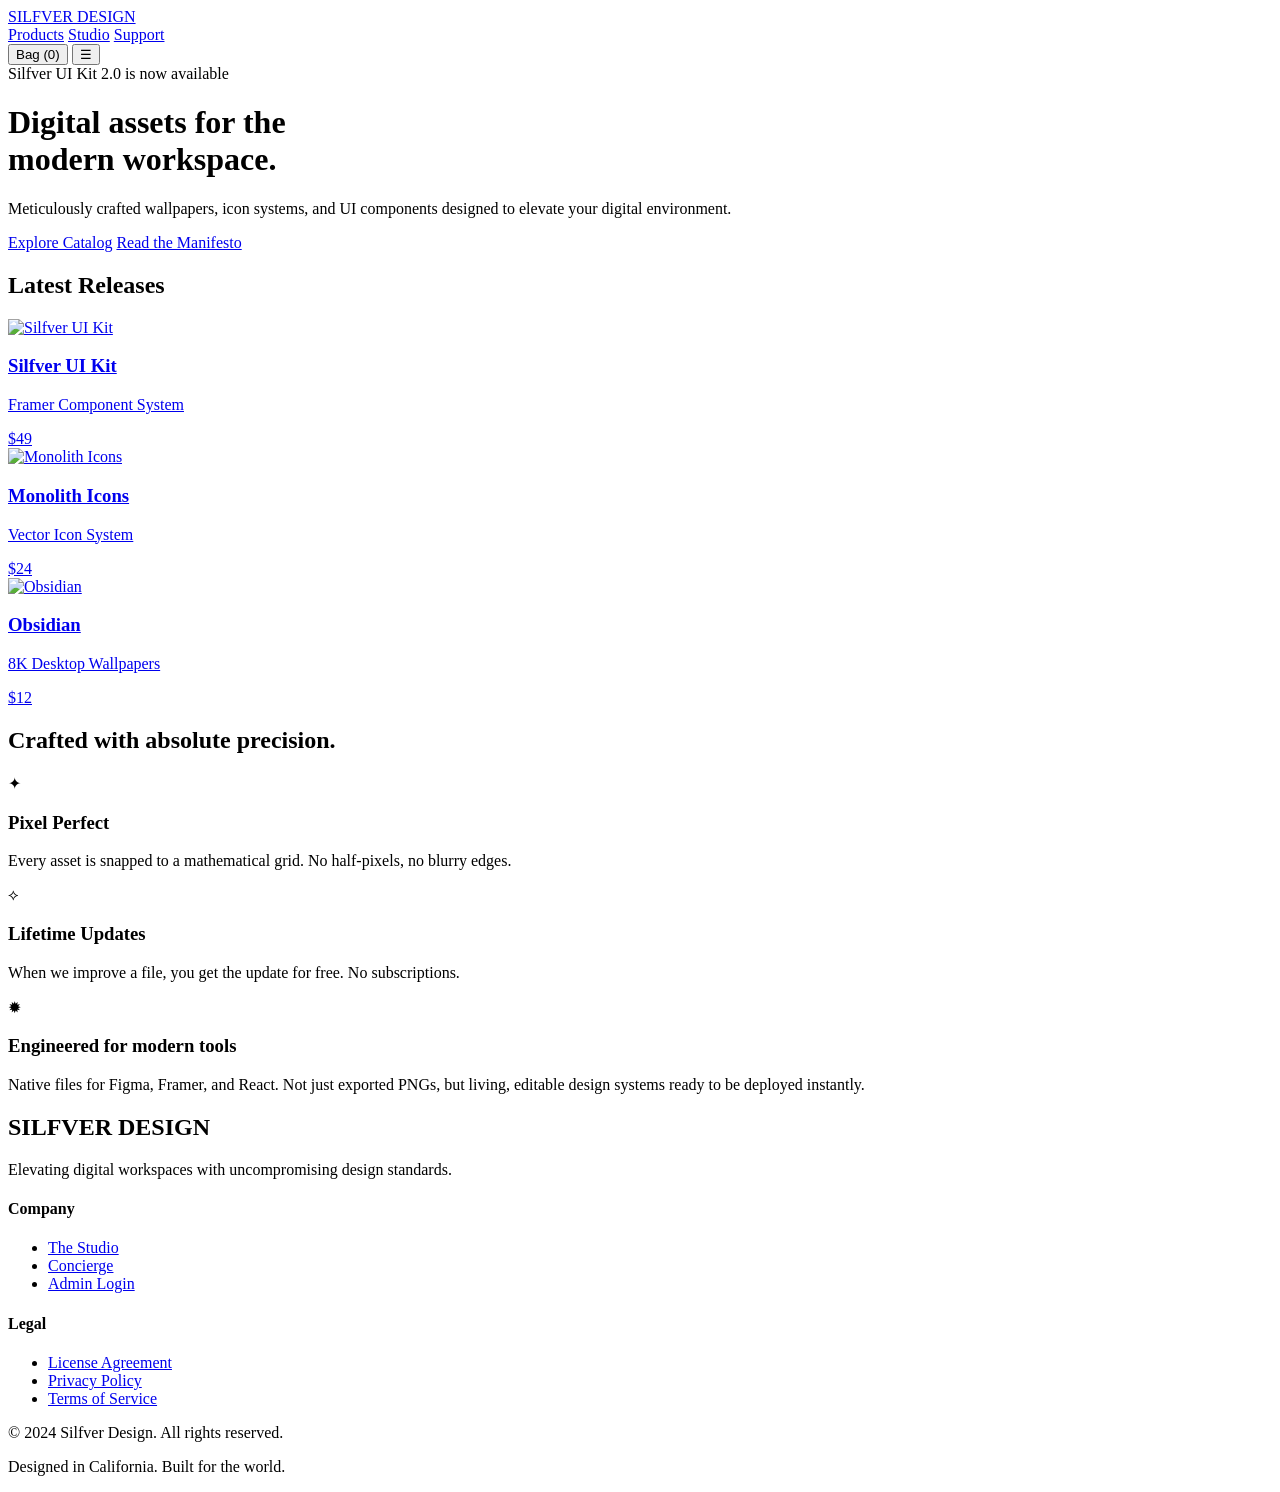
==== commit 50de09ae: "Update index.html" ====
--- a/index.html
+++ b/index.html
@@ -3,7 +3,11 @@
 <head>
     <meta charset="UTF-8">
     <meta name="viewport" content="width=device-width, initial-scale=1.0">
+    <!-- Production Meta Tags -->
     <title>Silfver Design | Premium Digital Workspace</title>
+    <meta name="description" content="Meticulously crafted wallpapers, icon systems, and UI components designed to elevate your digital environment.">
+    <meta property="og:title" content="Silfver Design | Premium Digital Assets">
+    <meta property="og:type" content="website">
     <link rel="stylesheet" href="style.css">
     <link href="https://fonts.googleapis.com/css2?family=Inter:wght@400;500;600&display=swap" rel="stylesheet">
 </head>
@@ -39,14 +43,11 @@
         <div class="section-header reveal-up">
             <h2>Latest Releases</h2>
         </div>
-        <!-- IMPORTANT: This grid is now populated automatically by script.js based on the Admin Dashboard -->
         <div id="dynamic-product-grid" class="grid-3">
-            <!-- Loading state -->
             <p style="color: var(--color-tertiary);">Loading catalog...</p>
         </div>
     </section>
 
-    <!-- Bento Features Grid (Remains the same as before, just updated naming) -->
     <section class="section-container">
         <div class="section-header text-center reveal-up">
             <h2>Crafted with absolute precision.</h2>
@@ -60,7 +61,7 @@
             <div class="bento-item reveal-up delay-1">
                 <div class="bento-icon">⟡</div>
                 <h3>Lifetime Updates</h3>
-                <p>When we improve a file, you get the update for free.</p>
+                <p>When we improve a file, you get the update for free. No subscriptions.</p>
             </div>
             <div class="bento-item bento-large reveal-up delay-2">
                 <div class="bento-icon">✹</div>
@@ -84,6 +85,14 @@
                     <li><a href="admin.html">Admin Login</a></li>
                 </ul>
             </div>
+            <div class="footer-nav">
+                <h4>Legal</h4>
+                <ul>
+                    <li><a href="#">License Agreement</a></li>
+                    <li><a href="#">Privacy Policy</a></li>
+                    <li><a href="#">Terms of Service</a></li>
+                </ul>
+            </div>
         </div>
         <div class="footer-bottom">
             <p>&copy; 2024 Silfver Design. All rights reserved.</p>
--- a/style.css
+++ b/style.css
@@ -1,531 +1,72 @@
 /* ==========================================================================
-   AURA DESIGN SYSTEM | MASTER STYLESHEET
+   REDESIGNED SUPPORT PAGE (CONCIERGE LAYOUT)
    ========================================================================== */
-
-:root {
-    /* Color System */
-    --color-bg: #FAFAFA;
-    --color-surface: #FFFFFF;
-    --color-primary: #0A0A0A;
-    --color-secondary: #666666;
-    --color-tertiary: #A3A3A3;
-    --color-border: rgba(0, 0, 0, 0.08);
-    --color-border-hover: rgba(0, 0, 0, 0.15);
-    
-    /* Animation Physics (Apple Custom Easing) */
-    --ease-out-expo: cubic-bezier(0.16, 1, 0.3, 1);
-    --transition-fast: 0.2s var(--ease-out-expo);
-    --transition-medium: 0.4s var(--ease-out-expo);
-    --transition-slow: 0.8s var(--ease-out-expo);
-
-    /* Shadows (Multi-layered for hyper-real depth) */
-    --shadow-sm: 0 2px 8px -2px rgba(0, 0, 0, 0.05);
-    --shadow-md: 0 4px 16px -4px rgba(0, 0, 0, 0.06), 0 2px 4px -2px rgba(0, 0, 0, 0.04);
-    --shadow-lg: 0 12px 32px -8px rgba(0, 0, 0, 0.08), 0 4px 12px -4px rgba(0, 0, 0, 0.04);
-    --shadow-float: 0 24px 48px -12px rgba(0, 0, 0, 0.12);
-}
-
-/* ==========================================================================
-   RESET & TYPOGRAPHY
-   ========================================================================== */
-* {
-    margin: 0;
-    padding: 0;
-    box-sizing: border-box;
-}
-
-body {
-    background-color: var(--color-bg);
-    color: var(--color-primary);
-    font-family: 'Inter', -apple-system, BlinkMacSystemFont, "Segoe UI", Roboto, sans-serif;
-    -webkit-font-smoothing: antialiased;
-    -moz-osx-font-smoothing: grayscale;
-    text-rendering: optimizeLegibility;
+.support-split-layout {
+    max-width: 1200px;
+    margin: 180px auto 120px;
+    padding: 0 24px;
+    display: grid;
+    grid-template-columns: 1fr 1.2fr;
+    gap: 120px;
+}
+
+.support-title {
+    font-size: clamp(3rem, 5vw, 4.5rem);
+    font-weight: 500;
+    line-height: 1.05;
+    letter-spacing: -0.04em;
+    margin-bottom: 24px;
+}
+
+.support-desc {
+    font-size: 1.125rem;
+    color: var(--color-secondary);
     line-height: 1.6;
-    overflow-x: hidden;
-}
-
-a {
-    text-decoration: none;
-    color: inherit;
-    transition: color var(--transition-fast);
-}
-
-ul {
-    list-style: none;
-}
-
-img {
-    max-width: 100%;
-    display: block;
-}
-
-/* ==========================================================================
-   NAVIGATION
-   ========================================================================== */
-.navbar {
-    position: fixed;
-    top: 0;
-    left: 0;
-    width: 100%;
-    height: 72px;
-    background: rgba(250, 250, 250, 0.7);
-    backdrop-filter: blur(24px) saturate(180%);
-    -webkit-backdrop-filter: blur(24px) saturate(180%);
-    border-bottom: 1px solid var(--color-border);
-    z-index: 1000;
-    transition: transform var(--transition-medium), background var(--transition-medium);
-}
-
-.navbar.hidden {
-    transform: translateY(-100%);
-}
-
-.nav-container {
-    max-width: 1200px;
-    margin: 0 auto;
-    padding: 0 24px;
-    height: 100%;
-    display: flex;
-    justify-content: space-between;
-    align-items: center;
-}
-
-.nav-logo {
-    font-weight: 600;
-    font-size: 1.125rem;
-    letter-spacing: -0.02em;
-    z-index: 1001;
-}
-
-.nav-links {
-    display: flex;
-    gap: 40px;
-}
-
-.nav-links a {
-    font-size: 0.875rem;
-    font-weight: 500;
-    color: var(--color-secondary);
-}
-
-.nav-links a:hover,
-.nav-links a.active {
-    color: var(--color-primary);
-}
-
-/* Mobile Menu Button */
-.mobile-toggle {
-    display: none;
-    background: none;
-    border: none;
-    font-size: 1.5rem;
-    cursor: pointer;
-    z-index: 1001;
-    color: var(--color-primary);
-}
-
-/* ==========================================================================
-   BUTTONS
-   ========================================================================== */
-.btn-primary {
-    display: inline-flex;
-    align-items: center;
-    justify-content: center;
-    background: var(--color-primary);
-    color: var(--color-surface);
-    padding: 12px 24px;
-    border-radius: 100px;
-    font-size: 0.875rem;
-    font-weight: 500;
-    border: none;
-    cursor: pointer;
-    box-shadow: var(--shadow-sm);
-    transition: transform var(--transition-fast), box-shadow var(--transition-fast);
-}
-
-.btn-primary:hover {
-    transform: translateY(-2px);
-    box-shadow: var(--shadow-md);
-}
-
-.btn-primary:active {
-    transform: translateY(0) scale(0.96);
-}
-
-.btn-secondary {
-    display: inline-flex;
-    align-items: center;
-    justify-content: center;
-    background: var(--color-surface);
-    color: var(--color-primary);
-    padding: 12px 24px;
-    border-radius: 100px;
-    font-size: 0.875rem;
-    font-weight: 500;
-    border: 1px solid var(--color-border);
-    cursor: pointer;
-    transition: all var(--transition-fast);
-}
-
-.btn-secondary:hover {
-    background: var(--color-bg);
-    border-color: var(--color-border-hover);
-}
-
-/* ==========================================================================
-   HERO SECTION
-   ========================================================================== */
-.hero {
-    position: relative;
-    padding: 240px 24px 160px;
-    text-align: center;
-    display: flex;
-    flex-direction: column;
-    align-items: center;
-    overflow: hidden;
-}
-
-.hero-glow {
-    position: absolute;
-    top: -30%;
-    left: 50%;
-    transform: translateX(-50%);
-    width: 1000px;
-    height: 1000px;
-    background: radial-gradient(circle, rgba(0,0,0,0.04) 0%, transparent 50%);
-    z-index: -1;
-    pointer-events: none;
-}
-
-.badge {
-    display: inline-flex;
-    align-items: center;
-    gap: 8px;
-    padding: 6px 16px;
-    border-radius: 100px;
-    background: var(--color-surface);
-    border: 1px solid var(--color-border);
-    font-size: 0.75rem;
-    font-weight: 500;
-    color: var(--color-primary);
+    margin-bottom: 64px;
+    max-width: 400px;
+}
+
+.contact-block {
     margin-bottom: 40px;
-    box-shadow: var(--shadow-sm);
-}
-
-.badge .dot {
-    width: 6px;
-    height: 6px;
-    background-color: #22c55e;
-    border-radius: 50%;
-    box-shadow: 0 0 12px #22c55e;
-}
-
-.hero h1 {
-    font-size: clamp(3rem, 6vw, 5.5rem);
-    line-height: 1.05;
-    font-weight: 600;
-    letter-spacing: -0.04em;
-    max-width: 900px;
-    margin-bottom: 32px;
-}
-
-.hero p {
-    font-size: clamp(1.125rem, 2vw, 1.375rem);
-    color: var(--color-secondary);
-    max-width: 600px;
-    margin-bottom: 48px;
-}
-
-.hero-actions {
-    display: flex;
-    gap: 16px;
-}
-
-/* ==========================================================================
-   PRODUCT GRID
-   ========================================================================== */
-.section-container {
-    max-width: 1200px;
-    margin: 0 auto;
-    padding: 0 24px 160px;
-}
-
-.section-header {
-    display: flex;
-    justify-content: space-between;
-    align-items: flex-end;
-    margin-bottom: 48px;
-}
-
-.section-header h2 {
-    font-size: clamp(1.5rem, 3vw, 2.5rem);
-    font-weight: 600;
-    letter-spacing: -0.03em;
-}
-
-.grid-3 {
-    display: grid;
-    grid-template-columns: repeat(auto-fit, minmax(320px, 1fr));
-    gap: 40px;
-}
-
-.product-card {
-    display: flex;
-    flex-direction: column;
-    gap: 20px;
-    group: hover;
-}
-
-.product-image {
-    position: relative;
-    aspect-ratio: 4/3;
-    border-radius: 24px;
-    overflow: hidden;
-    background: var(--color-surface);
-    border: 1px solid var(--color-border);
-    transition: transform var(--transition-medium), box-shadow var(--transition-medium);
-}
-
-.product-image img {
-    width: 100%;
-    height: 100%;
-    object-fit: cover;
-    transition: transform var(--transition-slow);
-}
-
-.product-card:hover .product-image {
-    transform: translateY(-8px);
-    box-shadow: var(--shadow-float);
-    border-color: var(--color-border-hover);
-}
-
-.product-card:hover .product-image img {
-    transform: scale(1.05);
-}
-
-.product-meta {
-    display: flex;
-    justify-content: space-between;
-    align-items: flex-start;
-    padding: 0 8px;
-}
-
-.product-meta h3 {
+}
+
+.contact-block h3 {
     font-size: 1.125rem;
     font-weight: 600;
-    letter-spacing: -0.01em;
-}
-
-.product-meta p {
-    font-size: 0.875rem;
-    color: var(--color-secondary);
-    margin-top: 4px;
-}
-
-.product-price {
-    background: var(--color-surface);
-    padding: 6px 12px;
-    border-radius: 8px;
-    font-size: 0.875rem;
-    font-weight: 500;
-    border: 1px solid var(--color-border);
-}
-
-/* ==========================================================================
-   BENTO GRID (FEATURES)
-   ========================================================================== */
-.bento-grid {
-    display: grid;
-    grid-template-columns: repeat(3, 1fr);
-    gap: 24px;
-}
-
-.bento-item {
-    background: var(--color-surface);
-    border: 1px solid var(--color-border);
-    border-radius: 32px;
-    padding: 48px;
-    display: flex;
-    flex-direction: column;
-    justify-content: space-between;
-    transition: border-color var(--transition-medium), box-shadow var(--transition-medium);
-}
-
-.bento-item:hover {
-    border-color: var(--color-border-hover);
-    box-shadow: var(--shadow-lg);
-}
-
-.bento-large {
-    grid-column: span 2;
-    background: linear-gradient(145deg, #FFFFFF, #F5F5F5);
-}
-
-.bento-icon {
-    font-size: 2.5rem;
-    margin-bottom: 64px;
-    color: var(--color-primary);
-}
-
-.bento-item h3 {
+    margin-bottom: 4px;
+}
+
+.contact-block p {
+    color: var(--color-secondary);
+    font-size: 0.9rem;
+    margin-bottom: 12px;
+}
+
+.contact-block a {
+    font-weight: 500;
+    text-decoration: underline;
+    text-decoration-color: var(--color-border-hover);
+    text-underline-offset: 4px;
+}
+
+.contact-block a:hover {
+    color: var(--color-secondary);
+}
+
+.faq-heading {
     font-size: 1.5rem;
-    font-weight: 600;
-    margin-bottom: 12px;
-    letter-spacing: -0.02em;
-}
-
-.bento-item p {
-    color: var(--color-secondary);
-    font-size: 1.05rem;
-}
-
-/* ==========================================================================
-   PRODUCT DETAIL PAGE
-   ========================================================================== */
-.product-layout {
-    display: grid;
-    grid-template-columns: 1.5fr 1fr;
-    gap: 80px;
-    max-width: 1200px;
-    margin: 160px auto;
-    padding: 0 24px;
-}
-
-.gallery-grid {
-    display: flex;
-    flex-direction: column;
-    gap: 24px;
-}
-
-.gallery-main {
-    aspect-ratio: 4/3;
-    border-radius: 32px;
-    overflow: hidden;
-    border: 1px solid var(--color-border);
-}
-
-.gallery-main img {
-    width: 100%;
-    height: 100%;
-    object-fit: cover;
-}
-
-.gallery-thumbs {
-    display: grid;
-    grid-template-columns: 1fr 1fr;
-    gap: 24px;
-}
-
-.gallery-thumbs div {
-    aspect-ratio: 1;
-    border-radius: 24px;
-    overflow: hidden;
-    border: 1px solid var(--color-border);
-}
-
-.gallery-thumbs img {
-    width: 100%;
-    height: 100%;
-    object-fit: cover;
-}
-
-.product-info {
-    position: sticky;
-    top: 120px;
-    align-self: start;
-}
-
-.product-info h1 {
-    font-size: clamp(2.5rem, 4vw, 3.5rem);
-    font-weight: 600;
-    letter-spacing: -0.03em;
-    margin-bottom: 16px;
-    line-height: 1.1;
-}
-
-.product-price-large {
-    font-size: 1.5rem;
-    color: var(--color-secondary);
-    margin-bottom: 32px;
-}
-
-.product-description {
-    font-size: 1.125rem;
-    color: var(--color-primary);
+    font-weight: 500;
     margin-bottom: 40px;
-}
-
-.specs-table {
-    width: 100%;
-    border-collapse: collapse;
-    margin-bottom: 48px;
-}
-
-.specs-table tr {
+    padding-bottom: 24px;
+    border-bottom: 1px solid var(--color-primary);
+}
+
+.faq-list {
     border-bottom: 1px solid var(--color-border);
 }
 
-.specs-table tr:first-child {
+.faq-item {
     border-top: 1px solid var(--color-border);
-}
-
-.specs-table td {
-    padding: 24px 0;
-    font-size: 0.95rem;
-}
-
-.specs-table td:first-child {
-    color: var(--color-secondary);
-}
-
-.specs-table td:last-child {
-    text-align: right;
-    font-weight: 500;
-}
-
-.btn-block {
-    width: 100%;
-    padding: 20px;
-    font-size: 1rem;
-    border-radius: 16px;
-}
-
-.secure-notice {
-    text-align: center;
-    font-size: 0.8rem;
-    color: var(--color-tertiary);
-    margin-top: 16px;
-}
-
-/* ==========================================================================
-   SUPPORT PAGE (FAQ & CONTACT)
-   ========================================================================== */
-.support-layout {
-    max-width: 800px;
-    margin: 160px auto;
-    padding: 0 24px;
-}
-
-.page-header {
-    text-align: center;
-    margin-bottom: 80px;
-}
-
-.page-header h1 {
-    font-size: clamp(3rem, 5vw, 4rem);
-    font-weight: 600;
-    letter-spacing: -0.04em;
-    margin-bottom: 24px;
-}
-
-.faq-group {
-    border-top: 1px solid var(--color-border);
-    margin-bottom: 80px;
-}
-
-.faq-item {
-    border-bottom: 1px solid var(--color-border);
 }
 
 .faq-trigger {
@@ -546,6 +87,7 @@
 .faq-icon {
     font-size: 1.5rem;
     color: var(--color-tertiary);
+    font-weight: 300;
     transition: transform var(--transition-medium);
 }
 
@@ -563,168 +105,172 @@
 .faq-content p {
     padding-bottom: 32px;
     color: var(--color-secondary);
-    font-size: 1.05rem;
-}
-
-.contact-card {
-    background: var(--color-surface);
-    border: 1px solid var(--color-border);
-    border-radius: 32px;
-    padding: 64px;
+    font-size: 1rem;
+    line-height: 1.6;
+    max-width: 90%;
+}
+
+@media (max-width: 900px) {
+    .support-split-layout {
+        grid-template-columns: 1fr;
+        gap: 80px;
+    }
+}
+
+/* ==========================================================================
+   ADMIN DASHBOARD UI
+   ========================================================================== */
+.admin-body {
+    background: #0A0A0A;
+    color: #FAFAFA;
+}
+
+.login-wrapper {
+    height: 100vh;
+    display: flex;
+    align-items: center;
+    justify-content: center;
+    background: radial-gradient(circle at 50% -20%, #222 0%, #0A0A0A 60%);
+}
+
+.login-box {
+    background: #111;
+    border: 1px solid #222;
+    padding: 48px;
+    border-radius: 24px;
+    width: 100%;
+    max-width: 400px;
     text-align: center;
-    box-shadow: var(--shadow-md);
-}
-
-/* ==========================================================================
-   FOOTER
-   ========================================================================== */
-.footer {
-    background: var(--color-surface);
-    border-top: 1px solid var(--color-border);
-    padding: 100px 24px 40px;
-}
-
-.footer-grid {
+    box-shadow: 0 24px 48px rgba(0,0,0,0.5);
+}
+
+.login-box h2 {
+    font-size: 1.5rem;
+    font-weight: 500;
+    margin-bottom: 8px;
+}
+
+.login-box p {
+    color: #888;
+    font-size: 0.9rem;
+    margin-bottom: 32px;
+}
+
+.login-box input {
+    width: 100%;
+    background: #000;
+    border: 1px solid #333;
+    color: #FFF;
+    padding: 16px;
+    border-radius: 12px;
+    margin-bottom: 16px;
+    font-size: 1rem;
+    outline: none;
+    transition: border-color 0.2s;
+}
+
+.login-box input:focus {
+    border-color: #666;
+}
+
+.back-link {
+    display: inline-block;
+    margin-top: 24px;
+    color: #666;
+    font-size: 0.875rem;
+}
+
+.back-link:hover {
+    color: #FFF;
+}
+
+/* Admin Dashboard Layout */
+.dashboard-wrapper {
+    min-height: 100vh;
+}
+
+.admin-nav {
+    display: flex;
+    justify-content: space-between;
+    align-items: center;
+    padding: 20px 40px;
+    border-bottom: 1px solid #222;
+    background: #111;
+}
+
+.admin-logo {
+    font-weight: 600;
+    letter-spacing: -0.02em;
+}
+
+.admin-main {
     max-width: 1200px;
-    margin: 0 auto;
-    display: grid;
-    grid-template-columns: 2fr 1fr 1fr 1fr;
-    gap: 64px;
-    margin-bottom: 100px;
-}
-
-.footer-brand h2 {
-    font-size: 1.5rem;
-    font-weight: 600;
-    letter-spacing: -0.04em;
-    margin-bottom: 16px;
-}
-
-.footer-brand p {
-    color: var(--color-secondary);
-    max-width: 300px;
-}
-
-.footer-nav h4 {
+    margin: 40px auto;
+    padding: 0 40px;
+}
+
+.admin-header {
+    display: flex;
+    justify-content: space-between;
+    align-items: flex-end;
+    margin-bottom: 40px;
+}
+
+.admin-header h1 {
+    font-size: 2rem;
+    font-weight: 500;
+    margin-bottom: 8px;
+}
+
+.admin-header p {
+    color: #888;
+}
+
+.table-container {
+    background: #111;
+    border: 1px solid #222;
+    border-radius: 16px;
+    overflow: hidden;
+}
+
+.admin-table {
+    width: 100%;
+    border-collapse: collapse;
+    text-align: left;
+}
+
+.admin-table th, .admin-table td {
+    padding: 20px 24px;
+    border-bottom: 1px solid #222;
+}
+
+.admin-table th {
+    color: #888;
+    font-weight: 500;
     font-size: 0.875rem;
-    font-weight: 600;
-    margin-bottom: 24px;
-}
-
-.footer-nav ul {
-    display: flex;
-    flex-direction: column;
-    gap: 16px;
-}
-
-.footer-nav a {
-    color: var(--color-secondary);
-    font-size: 0.875rem;
-}
-
-.footer-nav a:hover {
-    color: var(--color-primary);
-}
-
-.footer-bottom {
-    max-width: 1200px;
-    margin: 0 auto;
-    padding-top: 40px;
-    border-top: 1px solid var(--color-border);
-    display: flex;
-    justify-content: space-between;
-    color: var(--color-tertiary);
-    font-size: 0.875rem;
-}
-
-/* ==========================================================================
-   ANIMATIONS (Javascript Triggers)
-   ========================================================================== */
-.reveal-up {
-    opacity: 0;
-    transform: translateY(40px);
-    transition: opacity var(--transition-slow), transform var(--transition-slow);
-}
-
-.reveal-up.is-visible {
-    opacity: 1;
-    transform: translateY(0);
-}
-
-/* Delay modifiers for staggered grids */
-.delay-1 { transition-delay: 0.1s; }
-.delay-2 { transition-delay: 0.2s; }
-.delay-3 { transition-delay: 0.3s; }
-
-/* ==========================================================================
-   RESPONSIVE DESIGN (MOBILE)
-   ========================================================================== */
-@media (max-width: 900px) {
-    .bento-grid {
-        grid-template-columns: 1fr;
-    }
-    .bento-large {
-        grid-column: span 1;
-    }
-    .product-layout {
-        grid-template-columns: 1fr;
-        gap: 48px;
-    }
-    .product-info {
-        position: relative;
-        top: 0;
-    }
-    .footer-grid {
-        grid-template-columns: 1fr 1fr;
-    }
-}
-
-@media (max-width: 768px) {
-    /* Mobile Nav override */
-    .nav-links {
-        position: fixed;
-        top: 0;
-        left: 0;
-        width: 100%;
-        height: 100vh;
-        background: var(--color-surface);
-        flex-direction: column;
-        justify-content: center;
-        align-items: center;
-        gap: 40px;
-        transform: translateY(-100%);
-        transition: transform var(--transition-medium);
-        z-index: 1000;
-    }
-    .nav-links.nav-active {
-        transform: translateY(0);
-    }
-    .nav-links a {
-        font-size: 1.5rem;
-    }
-    .mobile-toggle {
-        display: block;
-    }
-    .hero {
-        padding: 180px 24px 100px;
-    }
-    .hero-actions {
-        flex-direction: column;
-        width: 100%;
-    }
-    .hero-actions .btn-primary, .hero-actions .btn-secondary {
-        width: 100%;
-    }
-    .gallery-thumbs {
-        gap: 16px;
-    }
-    .footer-grid {
-        grid-template-columns: 1fr;
-        gap: 48px;
-    }
-    .footer-bottom {
-        flex-direction: column;
-        gap: 16px;
-        text-align: center;
-    }
-}
+    text-transform: uppercase;
+    letter-spacing: 0.05em;
+}
+
+.admin-thumb {
+    width: 48px;
+    height: 48px;
+    border-radius: 8px;
+    object-fit: cover;
+}
+
+.btn-sm {
+    padding: 8px 16px;
+    font-size: 0.8rem;
+    border-radius: 8px;
+    cursor: pointer;
+}
+
+.btn-delete {
+    background: #ef4444;
+    color: #FFF;
+    border: none;
+}
+.btn-delete:hover {
+    background: #dc2626;
+}
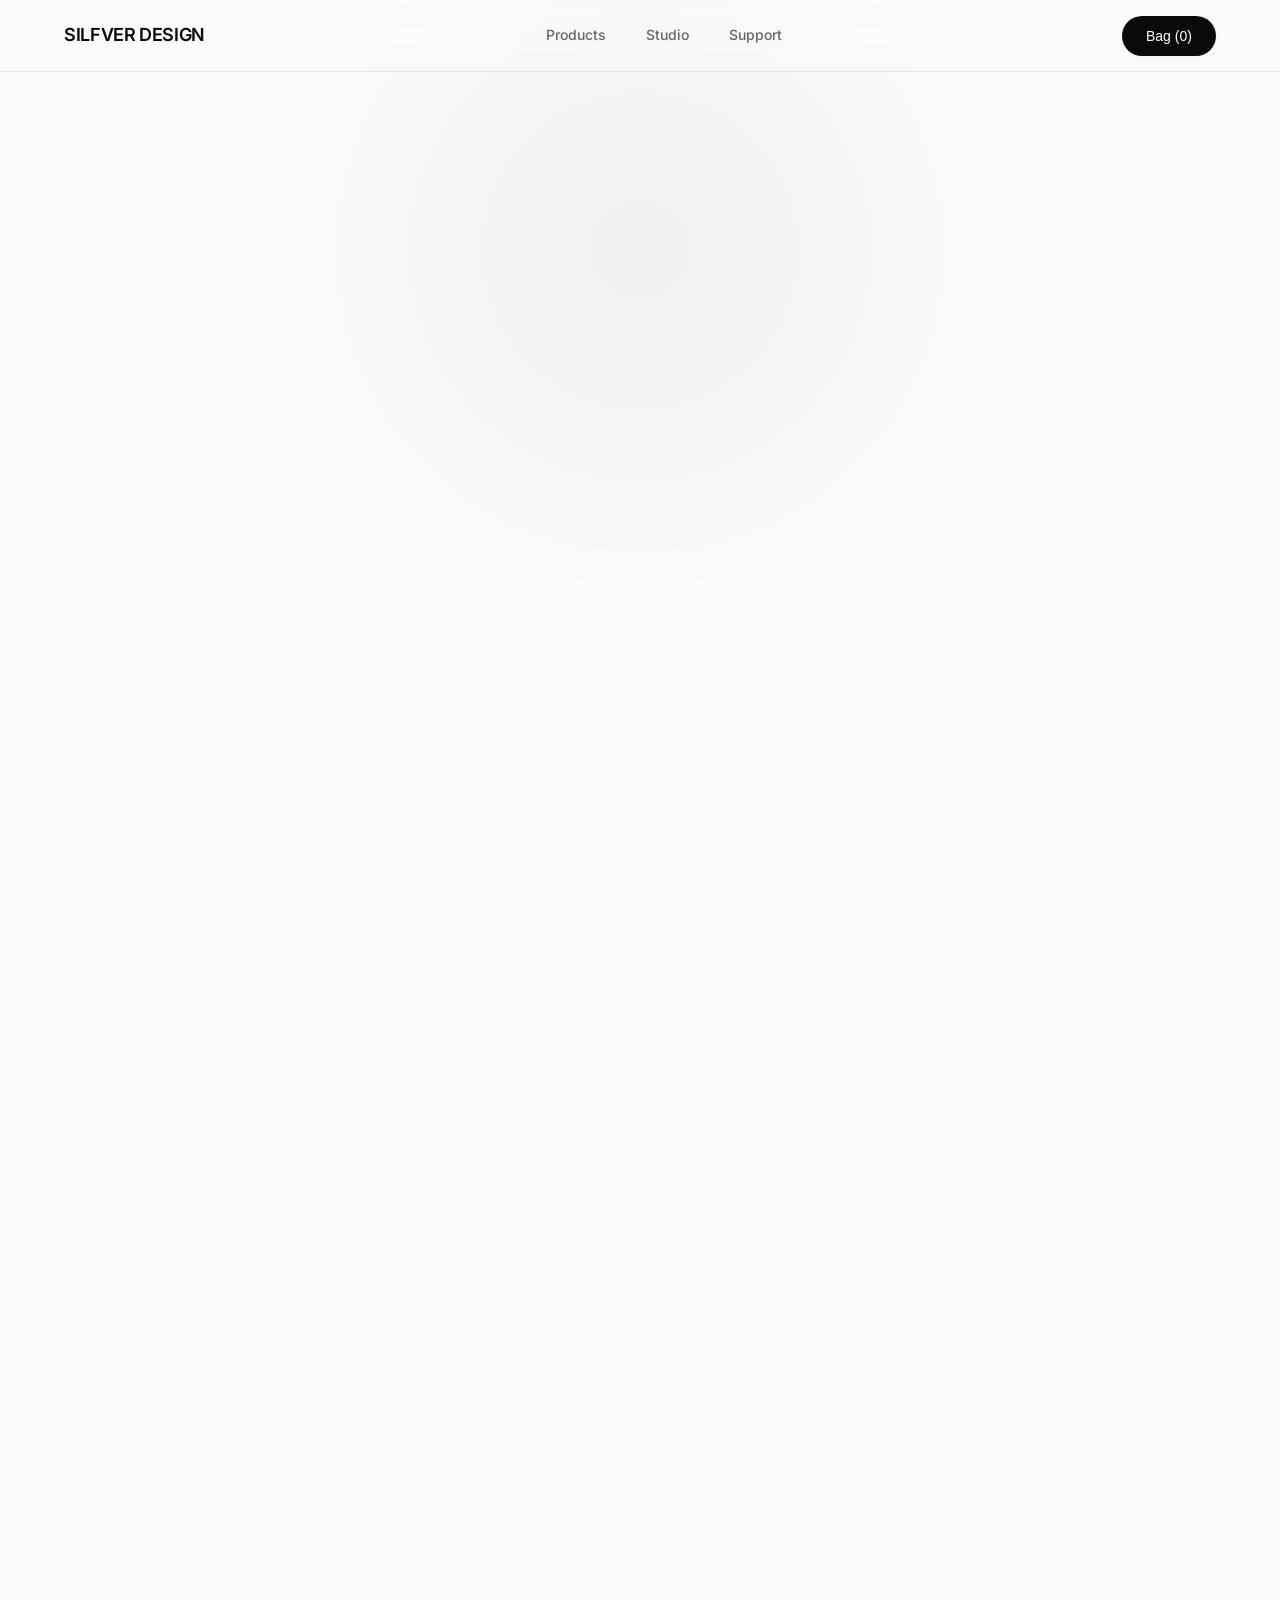
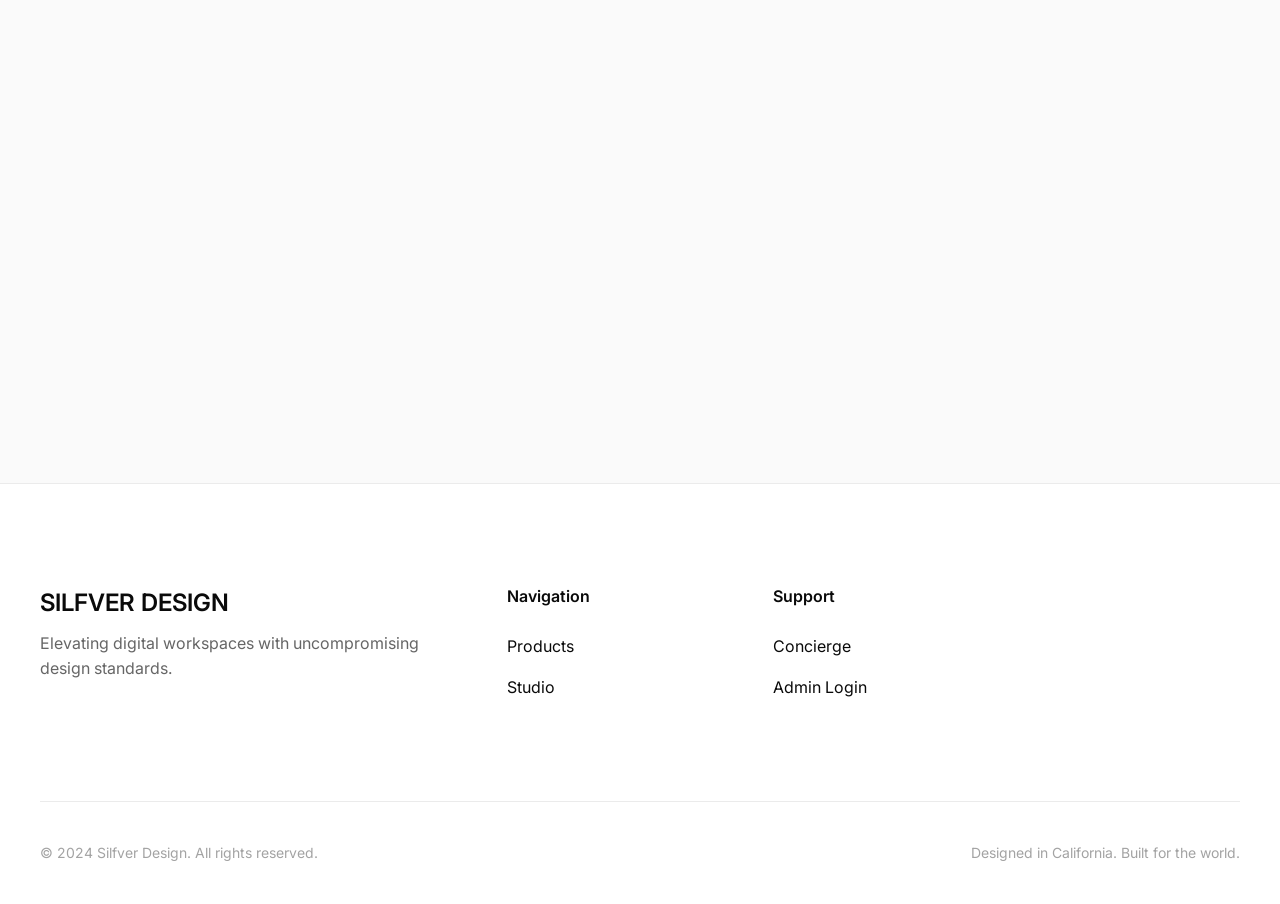
==== commit 51a6fd4c: "Update index.html" ====
--- a/index.html
+++ b/index.html
@@ -3,95 +3,371 @@
 <head>
     <meta charset="UTF-8">
     <meta name="viewport" content="width=device-width, initial-scale=1.0">
-    <!-- Production Meta Tags -->
     <title>Silfver Design | Premium Digital Workspace</title>
-    <meta name="description" content="Meticulously crafted wallpapers, icon systems, and UI components designed to elevate your digital environment.">
-    <meta property="og:title" content="Silfver Design | Premium Digital Assets">
-    <meta property="og:type" content="website">
-    <link rel="stylesheet" href="style.css">
+    <meta name="description" content="Meticulously crafted digital assets for the modern workspace.">
     <link href="https://fonts.googleapis.com/css2?family=Inter:wght@400;500;600&display=swap" rel="stylesheet">
+    
+    <!-- ========================================== -->
+    <!-- ALL CSS STYLES                             -->
+    <!-- ========================================== -->
+    <style>
+        :root {
+            --color-bg: #FAFAFA;
+            --color-surface: #FFFFFF;
+            --color-primary: #0A0A0A;
+            --color-secondary: #666666;
+            --color-tertiary: #A3A3A3;
+            --color-border: rgba(0, 0, 0, 0.08);
+            --color-border-hover: rgba(0, 0, 0, 0.15);
+            
+            --ease-apple: cubic-bezier(0.16, 1, 0.3, 1);
+            --transition-fast: 0.2s var(--ease-apple);
+            --transition-medium: 0.4s var(--ease-apple);
+            --transition-slow: 0.8s var(--ease-apple);
+
+            --shadow-sm: 0 2px 8px -2px rgba(0, 0, 0, 0.05);
+            --shadow-md: 0 4px 16px -4px rgba(0, 0, 0, 0.06), 0 2px 4px -2px rgba(0, 0, 0, 0.04);
+            --shadow-float: 0 24px 48px -12px rgba(0, 0, 0, 0.12);
+        }
+
+        * { margin: 0; padding: 0; box-sizing: border-box; }
+
+        body {
+            background-color: var(--color-bg);
+            color: var(--color-primary);
+            font-family: 'Inter', sans-serif;
+            -webkit-font-smoothing: antialiased;
+            line-height: 1.6;
+            overflow-x: hidden;
+        }
+
+        a { text-decoration: none; color: inherit; transition: color var(--transition-fast); }
+        ul { list-style: none; }
+        img { max-width: 100%; display: block; }
+
+        /* SPA VIEW LOGIC */
+        .app-view { display: none; opacity: 0; }
+        .app-view.active { display: block; animation: fadeInView 0.5s var(--ease-apple) forwards; }
+        @keyframes fadeInView { from { opacity: 0; transform: translateY(10px); } to { opacity: 1; transform: translateY(0); } }
+
+        /* NAVBAR */
+        .navbar {
+            position: fixed; top: 0; left: 0; width: 100%; height: 72px;
+            background: rgba(250, 250, 250, 0.7); backdrop-filter: blur(24px) saturate(180%);
+            -webkit-backdrop-filter: blur(24px) saturate(180%);
+            border-bottom: 1px solid var(--color-border); z-index: 1000;
+            transition: transform var(--transition-medium);
+        }
+        .navbar.hidden { transform: translateY(-100%); }
+        .nav-container { max-width: 1200px; margin: 0 auto; padding: 0 24px; height: 100%; display: flex; justify-content: space-between; align-items: center; }
+        .nav-logo { font-weight: 600; font-size: 1.125rem; letter-spacing: -0.02em; z-index: 1001; }
+        .nav-links { display: flex; gap: 40px; }
+        .nav-links a { font-size: 0.875rem; font-weight: 500; color: var(--color-secondary); }
+        .nav-links a:hover, .nav-links a.active { color: var(--color-primary); }
+        .mobile-toggle { display: none; background: none; border: none; font-size: 1.5rem; cursor: pointer; z-index: 1001; }
+
+        /* BUTTONS */
+        .btn-primary, .btn-secondary, .btn-sm {
+            display: inline-flex; align-items: center; justify-content: center;
+            border-radius: 100px; font-weight: 500; cursor: pointer;
+            will-change: transform; transition: transform 0.1s cubic-bezier(0.2, 0, 0.2, 1), box-shadow var(--transition-fast), background-color var(--transition-fast);
+        }
+        .btn-primary { background: var(--color-primary); color: var(--color-surface); padding: 12px 24px; font-size: 0.875rem; border: none; box-shadow: var(--shadow-sm); }
+        .btn-primary:hover { transform: translateY(-2px); box-shadow: var(--shadow-md); }
+        .btn-secondary { background: var(--color-surface); color: var(--color-primary); padding: 12px 24px; font-size: 0.875rem; border: 1px solid var(--color-border); }
+        .btn-secondary:hover { background: var(--color-bg); border-color: var(--color-border-hover); }
+        .btn-sm { padding: 8px 16px; font-size: 0.8rem; border-radius: 8px; border: none; }
+
+        /* HERO */
+        .hero { position: relative; padding: 240px 24px 160px; text-align: center; display: flex; flex-direction: column; align-items: center; overflow: hidden; }
+        .hero-glow { position: absolute; top: -30%; left: 50%; transform: translateX(-50%); width: 1000px; height: 1000px; background: radial-gradient(circle, rgba(0,0,0,0.04) 0%, transparent 50%); z-index: -1; pointer-events: none; }
+        .badge { display: inline-flex; align-items: center; gap: 8px; padding: 6px 16px; border-radius: 100px; background: var(--color-surface); border: 1px solid var(--color-border); font-size: 0.75rem; font-weight: 500; margin-bottom: 40px; }
+        .badge .dot { width: 6px; height: 6px; background-color: #22c55e; border-radius: 50%; box-shadow: 0 0 12px #22c55e; }
+        .hero h1 { font-size: clamp(3rem, 6vw, 5.5rem); line-height: 1.05; font-weight: 600; letter-spacing: -0.04em; max-width: 900px; margin-bottom: 32px; }
+        .hero p { font-size: clamp(1.125rem, 2vw, 1.375rem); color: var(--color-secondary); max-width: 600px; margin-bottom: 48px; }
+        .hero-actions { display: flex; gap: 16px; }
+
+        /* GRIDS & LAYOUTS */
+        .section-container { max-width: 1200px; margin: 0 auto; padding: 0 24px 160px; }
+        .section-header { display: flex; justify-content: space-between; align-items: flex-end; margin-bottom: 48px; }
+        .section-header h2 { font-size: clamp(1.5rem, 3vw, 2.5rem); font-weight: 600; letter-spacing: -0.03em; }
+        .grid-3 { display: grid; grid-template-columns: repeat(auto-fit, minmax(320px, 1fr)); gap: 40px; }
+        
+        /* PRODUCT CARDS */
+        .product-card { display: flex; flex-direction: column; gap: 20px; cursor: pointer; }
+        .product-image { position: relative; aspect-ratio: 4/3; border-radius: 24px; overflow: hidden; background: var(--color-surface); border: 1px solid var(--color-border); transition: transform var(--transition-medium), box-shadow var(--transition-medium); }
+        .product-image img { width: 100%; height: 100%; object-fit: cover; transition: transform var(--transition-slow); }
+        .product-card:hover .product-image { transform: translateY(-8px); box-shadow: var(--shadow-float); border-color: var(--color-border-hover); }
+        .product-card:hover .product-image img { transform: scale(1.05); }
+        .product-meta { display: flex; justify-content: space-between; align-items: flex-start; padding: 0 8px; }
+        .product-meta h3 { font-size: 1.125rem; font-weight: 600; }
+        .product-meta p { font-size: 0.875rem; color: var(--color-secondary); margin-top: 4px; }
+        .product-price { background: var(--color-surface); padding: 6px 12px; border-radius: 8px; font-size: 0.875rem; font-weight: 500; border: 1px solid var(--color-border); }
+
+        /* BENTO BOX */
+        .bento-grid { display: grid; grid-template-columns: repeat(3, 1fr); gap: 24px; }
+        .bento-item { background: var(--color-surface); border: 1px solid var(--color-border); border-radius: 32px; padding: 48px; display: flex; flex-direction: column; justify-content: space-between; transition: all var(--transition-medium); }
+        .bento-item:hover { border-color: var(--color-border-hover); box-shadow: var(--shadow-md); }
+        .bento-large { grid-column: span 2; background: linear-gradient(145deg, #FFFFFF, #F5F5F5); }
+        .bento-icon { font-size: 2.5rem; margin-bottom: 64px; color: var(--color-primary); }
+        .bento-item h3 { font-size: 1.5rem; font-weight: 600; margin-bottom: 12px; }
+        .bento-item p { color: var(--color-secondary); font-size: 1.05rem; }
+
+        /* PRODUCT DETAIL PAGE */
+        .product-layout { display: grid; grid-template-columns: 1.5fr 1fr; gap: 80px; max-width: 1200px; margin: 160px auto; padding: 0 24px; }
+        .gallery-main { aspect-ratio: 4/3; border-radius: 32px; overflow: hidden; border: 1px solid var(--color-border); margin-bottom: 24px;}
+        .gallery-main img { width: 100%; height: 100%; object-fit: cover; }
+        .product-info { position: sticky; top: 120px; align-self: start; }
+        .product-info h1 { font-size: clamp(2.5rem, 4vw, 3.5rem); font-weight: 600; margin-bottom: 16px; line-height: 1.1; }
+        .product-price-large { font-size: 1.5rem; color: var(--color-secondary); margin-bottom: 32px; }
+        .specs-table { width: 100%; border-collapse: collapse; margin-bottom: 48px; border-top: 1px solid var(--color-border); }
+        .specs-table td { padding: 24px 0; border-bottom: 1px solid var(--color-border); }
+        .specs-table td:last-child { text-align: right; font-weight: 500; }
+        .btn-block { width: 100%; padding: 20px; border-radius: 16px; font-size: 1rem; }
+
+        /* SUPPORT CONCIERGE PAGE */
+        .support-split-layout { max-width: 1200px; margin: 180px auto 120px; padding: 0 24px; display: grid; grid-template-columns: 1fr 1.2fr; gap: 120px; }
+        .support-title { font-size: clamp(3rem, 5vw, 4.5rem); font-weight: 500; line-height: 1.05; margin-bottom: 24px; }
+        .support-desc { font-size: 1.125rem; color: var(--color-secondary); margin-bottom: 64px; }
+        .contact-block { margin-bottom: 40px; }
+        .contact-block h3 { font-size: 1.125rem; font-weight: 600; margin-bottom: 4px; }
+        .contact-block p { color: var(--color-secondary); font-size: 0.9rem; margin-bottom: 12px; }
+        .faq-heading { font-size: 1.5rem; font-weight: 500; margin-bottom: 40px; padding-bottom: 24px; border-bottom: 1px solid var(--color-primary); }
+        .faq-trigger { width: 100%; display: flex; justify-content: space-between; align-items: center; padding: 32px 0; background: none; border: none; border-bottom: 1px solid var(--color-border); font-size: 1.125rem; font-weight: 500; cursor: pointer; text-align: left; }
+        .faq-content { max-height: 0; overflow: hidden; transition: max-height var(--transition-medium); }
+        .faq-content p { padding: 24px 0; color: var(--color-secondary); }
+
+        /* ADMIN DASHBOARD */
+        .admin-view-bg { background: #0A0A0A; color: #FAFAFA; min-height: 100vh;}
+        .login-wrapper { height: 100vh; display: flex; align-items: center; justify-content: center; background: radial-gradient(circle at 50% -20%, #222 0%, #0A0A0A 60%); }
+        .login-box { background: #111; border: 1px solid #222; padding: 48px; border-radius: 24px; width: 100%; max-width: 400px; text-align: center; box-shadow: 0 24px 48px rgba(0,0,0,0.5); }
+        .login-box input { width: 100%; background: #000; border: 1px solid #333; color: #FFF; padding: 16px; border-radius: 12px; margin-bottom: 16px; outline: none; }
+        .admin-nav { display: flex; justify-content: space-between; padding: 20px 40px; border-bottom: 1px solid #222; background: #111; color: white; }
+        .admin-main { max-width: 1200px; margin: 40px auto; padding: 0 40px; color: white;}
+        .table-container { background: #111; border: 1px solid #222; border-radius: 16px; overflow: hidden; margin-top: 40px;}
+        .admin-table { width: 100%; border-collapse: collapse; text-align: left; }
+        .admin-table th, .admin-table td { padding: 20px 24px; border-bottom: 1px solid #222; }
+        .admin-thumb { width: 48px; height: 48px; border-radius: 8px; object-fit: cover; }
+        .btn-delete { background: #ef4444; color: #FFF; }
+        .admin-toast { position: fixed; bottom: 40px; right: 40px; background: #1A1A1A; color: #FFF; padding: 16px 24px; border-radius: 16px; box-shadow: 0 16px 32px rgba(0,0,0,0.4); z-index: 9999; transform: translateY(100px); opacity: 0; transition: all 0.4s var(--ease-apple); border-left: 4px solid #22c55e;}
+        .admin-toast.show { transform: translateY(0); opacity: 1; }
+
+        /* FOOTER */
+        .footer { background: var(--color-surface); border-top: 1px solid var(--color-border); padding: 100px 24px 40px; }
+        .footer-grid { max-width: 1200px; margin: 0 auto; display: grid; grid-template-columns: 2fr 1fr 1fr 1fr; gap: 64px; margin-bottom: 100px; }
+        .footer-nav ul { display: flex; flex-direction: column; gap: 16px; margin-top: 24px;}
+        .footer-bottom { max-width: 1200px; margin: 0 auto; padding-top: 40px; border-top: 1px solid var(--color-border); display: flex; justify-content: space-between; font-size: 0.875rem; color: var(--color-tertiary); }
+
+        /* ANIMATIONS */
+        .reveal-up { opacity: 0; transform: translateY(40px); transition: opacity var(--transition-slow), transform var(--transition-slow); }
+        .reveal-up.is-visible { opacity: 1; transform: translateY(0); }
+        .delay-1 { transition-delay: 0.1s; } .delay-2 { transition-delay: 0.2s; }
+
+        @media (max-width: 900px) {
+            .bento-grid { grid-template-columns: 1fr; } .bento-large { grid-column: span 1; }
+            .product-layout, .support-split-layout, .footer-grid { grid-template-columns: 1fr; }
+            .nav-links { display: none; } .mobile-toggle { display: block; }
+        }
+    </style>
 </head>
 <body>
 
-    <nav class="navbar">
+    <!-- ========================================== -->
+    <!-- GLOBAL NAVBAR                              -->
+    <!-- ========================================== -->
+    <nav class="navbar" id="main-nav">
         <div class="nav-container">
-            <a href="index.html" class="nav-logo">SILFVER DESIGN</a>
+            <a href="#home" class="nav-logo">SILFVER DESIGN</a>
             <div class="nav-links">
-                <a href="index.html" class="active">Products</a>
-                <a href="studio.html">Studio</a>
-                <a href="support.html">Support</a>
-            </div>
-            <button class="btn-primary desktop-btn">Bag (0)</button>
-            <button class="mobile-toggle">☰</button>
+                <a href="#home">Products</a>
+                <a href="#studio">Studio</a>
+                <a href="#support">Support</a>
+            </div>
+            <button class="btn-primary">Bag (0)</button>
         </div>
     </nav>
 
-    <header class="hero">
-        <div class="hero-glow"></div>
-        <div class="badge reveal-up">
-            <span class="dot"></span> Silfver UI Kit 2.0 is now available
-        </div>
-        <h1 class="reveal-up delay-1">Digital assets for the<br>modern workspace.</h1>
-        <p class="reveal-up delay-2">Meticulously crafted wallpapers, icon systems, and UI components designed to elevate your digital environment.</p>
-        <div class="hero-actions reveal-up delay-3">
-            <a href="#products" class="btn-primary">Explore Catalog</a>
-            <a href="studio.html" class="btn-secondary">Read the Manifesto</a>
-        </div>
-    </header>
-
-    <section id="products" class="section-container">
-        <div class="section-header reveal-up">
-            <h2>Latest Releases</h2>
-        </div>
-        <div id="dynamic-product-grid" class="grid-3">
-            <p style="color: var(--color-tertiary);">Loading catalog...</p>
-        </div>
-    </section>
-
-    <section class="section-container">
-        <div class="section-header text-center reveal-up">
-            <h2>Crafted with absolute precision.</h2>
-        </div>
-        <div class="bento-grid">
-            <div class="bento-item reveal-up">
-                <div class="bento-icon">✦</div>
-                <h3>Pixel Perfect</h3>
-                <p>Every asset is snapped to a mathematical grid. No half-pixels, no blurry edges.</p>
-            </div>
-            <div class="bento-item reveal-up delay-1">
-                <div class="bento-icon">⟡</div>
-                <h3>Lifetime Updates</h3>
-                <p>When we improve a file, you get the update for free. No subscriptions.</p>
-            </div>
-            <div class="bento-item bento-large reveal-up delay-2">
-                <div class="bento-icon">✹</div>
-                <h3>Engineered for modern tools</h3>
-                <p>Native files for Figma, Framer, and React. Not just exported PNGs, but living, editable design systems ready to be deployed instantly.</p>
-            </div>
-        </div>
-    </section>
-
-    <footer class="footer">
+    <!-- ========================================== -->
+    <!-- VIEW: HOME                                 -->
+    <!-- ========================================== -->
+    <main id="view-home" class="app-view active">
+        <header class="hero">
+            <div class="hero-glow"></div>
+            <div class="badge reveal-up"><span class="dot"></span> Silfver UI Kit 2.0 is now available</div>
+            <h1 class="reveal-up delay-1">Digital assets for the<br>modern workspace.</h1>
+            <p class="reveal-up delay-2">Meticulously crafted wallpapers, icon systems, and UI components designed to elevate your digital environment.</p>
+            <div class="hero-actions reveal-up delay-1">
+                <a href="#home" class="btn-primary" onclick="document.getElementById('products').scrollIntoView({behavior:'smooth'})">Explore Catalog</a>
+                <a href="#studio" class="btn-secondary">Read the Manifesto</a>
+            </div>
+        </header>
+
+        <section id="products" class="section-container">
+            <div class="section-header reveal-up"><h2>Latest Releases</h2></div>
+            <div id="dynamic-product-grid" class="grid-3">
+                <!-- Products Injected via JS -->
+            </div>
+        </section>
+
+        <section class="section-container">
+            <div class="section-header text-center reveal-up"><h2>Crafted with absolute precision.</h2></div>
+            <div class="bento-grid">
+                <div class="bento-item reveal-up">
+                    <div class="bento-icon">✦</div>
+                    <h3>Pixel Perfect</h3>
+                    <p>Every asset is snapped to a mathematical grid. No half-pixels, no blurry edges.</p>
+                </div>
+                <div class="bento-item reveal-up delay-1">
+                    <div class="bento-icon">⟡</div>
+                    <h3>Lifetime Updates</h3>
+                    <p>When we improve a file, you get the update for free. No subscriptions.</p>
+                </div>
+                <div class="bento-item bento-large reveal-up delay-2">
+                    <div class="bento-icon">✹</div>
+                    <h3>Engineered for modern tools</h3>
+                    <p>Native files for Figma, Framer, and React. Not just exported PNGs, but living, editable design systems ready to be deployed instantly.</p>
+                </div>
+            </div>
+        </section>
+    </main>
+
+    <!-- ========================================== -->
+    <!-- VIEW: PRODUCT DETAIL DYNAMIC               -->
+    <!-- ========================================== -->
+    <main id="view-product" class="app-view">
+        <div class="product-layout reveal-up">
+            <div class="gallery-grid">
+                <div class="gallery-main"><img id="pd-image" src="" alt="Product Hero"></div>
+            </div>
+            <div class="product-info">
+                <h1 id="pd-title">Product Title</h1>
+                <p class="product-price-large" id="pd-price">$0.00</p>
+                <p class="product-description" style="margin-bottom: 40px; color: var(--color-secondary);">A comprehensive digital asset engineered for perfection, designed to accelerate your creative workflow seamlessly.</p>
+                
+                <table class="specs-table">
+                    <tr><td>Formats</td><td>.fig, .framer, .svg</td></tr>
+                    <tr><td>Updates</td><td>Lifetime Free</td></tr>
+                    <tr><td>License</td><td>Commercial End-Use</td></tr>
+                </table>
+                <button class="btn-primary btn-block">Purchase and Download</button>
+            </div>
+        </div>
+    </main>
+
+    <!-- ========================================== -->
+    <!-- VIEW: STUDIO (ABOUT)                       -->
+    <!-- ========================================== -->
+    <main id="view-studio" class="app-view">
+        <header class="hero" style="padding-bottom: 80px;">
+            <h1 class="reveal-up">We believe software should feel physical.</h1>
+            <p class="reveal-up delay-1">Silfver Design is an independent studio focused on bridging the gap between digital utility and physical craftsmanship.</p>
+        </header>
+        <section class="section-container">
+            <div class="gallery-main reveal-up delay-2" style="margin-bottom: 80px;">
+                <img src="https://images.unsplash.com/photo-1499951360447-b19be8fe80f5?q=80&w=2070&auto=format&fit=crop" alt="Our Workspace">
+            </div>
+            <div style="max-width: 800px; margin: 0 auto;">
+                <h2 style="font-size: 2rem; margin-bottom: 24px;" class="reveal-up">The Manifesto</h2>
+                <p style="font-size: 1.25rem; color: var(--color-secondary); margin-bottom: 24px;" class="reveal-up delay-1">In a world of rapidly produced templates and generic assets, we take a different approach. Every corner radius, every gradient stop, and every layer name is intentional.</p>
+                <p style="font-size: 1.25rem; color: var(--color-secondary);" class="reveal-up delay-2">Our goal is not to flood the market with volume, but to provide a curated selection of tools that make your personal workflow feel exceptionally premium.</p>
+            </div>
+        </section>
+    </main>
+
+    <!-- ========================================== -->
+    <!-- VIEW: SUPPORT (CONCIERGE)                  -->
+    <!-- ========================================== -->
+    <main id="view-support" class="app-view">
+        <div class="support-split-layout reveal-up">
+            <div>
+                <h1 class="support-title">Concierge &<br>Support</h1>
+                <p class="support-desc">We build tools for perfectionists. If something isn't working flawlessly, our team is here to assist.</p>
+                <div class="contact-block">
+                    <h3>Email Support</h3>
+                    <p>Usually replies within 4 hours.</p>
+                    <a href="mailto:hello@silfverdesign.com" style="text-decoration: underline;">hello@silfverdesign.com ↗</a>
+                </div>
+            </div>
+            <div>
+                <h2 class="faq-heading">Frequently Asked</h2>
+                <div class="faq-item">
+                    <button class="faq-trigger">Accessing purchased files <span>+</span></button>
+                    <div class="faq-content"><p>After checkout, a secure download link is sent to your email immediately.</p></div>
+                </div>
+                <div class="faq-item">
+                    <button class="faq-trigger">Commercial licensing <span>+</span></button>
+                    <div class="faq-content"><p>Our license covers unlimited end-products. Reselling raw files is prohibited.</p></div>
+                </div>
+                <div class="faq-item">
+                    <button class="faq-trigger">Student discounts <span>+</span></button>
+                    <div class="faq-content"><p>Email us from a valid .edu address to receive a 50% discount code.</p></div>
+                </div>
+            </div>
+        </div>
+    </main>
+
+    <!-- ========================================== -->
+    <!-- VIEW: ADMIN DASHBOARD                      -->
+    <!-- ========================================== -->
+    <main id="view-admin" class="app-view admin-view-bg">
+        <div id="login-container" class="login-wrapper">
+            <div class="login-box">
+                <h2>Silfver Admin</h2>
+                <p style="color: #888; margin-bottom: 24px;">Credentials: Admin123 / Admin123</p>
+                <form id="admin-login-form">
+                    <input type="text" id="admin-user" placeholder="Username" required>
+                    <input type="password" id="admin-pass" placeholder="Password" required>
+                    <p id="login-error" style="color: #ef4444; font-size: 0.875rem; display: none; margin-bottom: 16px;">Invalid credentials.</p>
+                    <button type="submit" class="btn-primary" style="width: 100%;">Log In</button>
+                </form>
+                <a href="#home" style="display: block; margin-top: 24px; color: #666; font-size: 0.875rem;">← Back to Store</a>
+            </div>
+        </div>
+
+        <div id="admin-dashboard" style="display: none;">
+            <nav class="admin-nav">
+                <div style="font-weight: 600;">SILFVER DASHBOARD</div>
+                <div>
+                    <button id="btn-add-product" class="btn-primary btn-sm" style="margin-right: 12px;">+ New Product</button>
+                    <button id="btn-logout" class="btn-secondary btn-sm">Log Out</button>
+                </div>
+            </nav>
+            <div class="admin-main">
+                <h1 style="font-size: 2rem; margin-bottom: 8px;">Catalog</h1>
+                <p style="color: #888;">Manage your digital assets here.</p>
+                <div class="table-container">
+                    <table class="admin-table">
+                        <thead>
+                            <tr>
+                                <th>Image</th>
+                                <th>Title</th>
+                                <th>Price</th>
+                                <th>Actions</th>
+                            </tr>
+                        </thead>
+                        <tbody id="admin-table-body"></tbody>
+                    </table>
+                </div>
+            </div>
+        </div>
+    </main>
+
+    <!-- ========================================== -->
+    <!-- GLOBAL FOOTER                              -->
+    <!-- ========================================== -->
+    <footer class="footer" id="main-footer">
         <div class="footer-grid">
-            <div class="footer-brand">
-                <h2>SILFVER DESIGN</h2>
-                <p>Elevating digital workspaces with uncompromising design standards.</p>
+            <div>
+                <h2 style="font-weight: 600; font-size: 1.5rem; margin-bottom: 8px;">SILFVER DESIGN</h2>
+                <p style="color: var(--color-secondary);">Elevating digital workspaces with uncompromising design standards.</p>
             </div>
             <div class="footer-nav">
-                <h4>Company</h4>
-                <ul>
-                    <li><a href="studio.html">The Studio</a></li>
-                    <li><a href="support.html">Concierge</a></li>
-                    <li><a href="admin.html">Admin Login</a></li>
-                </ul>
+                <h4 style="font-weight: 600;">Navigation</h4>
+                <ul><li><a href="#home">Products</a></li><li><a href="#studio">Studio</a></li></ul>
             </div>
             <div class="footer-nav">
-                <h4>Legal</h4>
-                <ul>
-                    <li><a href="#">License Agreement</a></li>
-                    <li><a href="#">Privacy Policy</a></li>
-                    <li><a href="#">Terms of Service</a></li>
-                </ul>
+                <h4 style="font-weight: 600;">Support</h4>
+                <ul><li><a href="#support">Concierge</a></li><li><a href="#admin">Admin Login</a></li></ul>
             </div>
         </div>
         <div class="footer-bottom">
@@ -100,6 +376,155 @@
         </div>
     </footer>
 
-    <script src="script.js"></script>
-</body>
-</html>
+    <!-- ========================================== -->
+    <!-- ALL JAVASCRIPT LOGIC                       -->
+    <!-- ========================================== -->
+    <script>
+        document.addEventListener("DOMContentLoaded", () => {
+            
+            // --- 1. LOCAL STORAGE DATABASE ---
+            const defaultProducts = [
+                { id: "101", title: "Silfver UI Kit", category: "Framer Component System", price: "$49", image: "https://images.unsplash.com/photo-1618761714954-0b8cd0026356?q=80&w=2070&auto=format&fit=crop" },
+                { id: "102", title: "Monolith Icons", category: "Vector Icon System", price: "$24", image: "https://images.unsplash.com/photo-1558655146-d09347e92766?q=80&w=2000&auto=format&fit=crop" },
+                { id: "103", title: "Obsidian", category: "8K Desktop Wallpapers", price: "$12", image: "https://images.unsplash.com/photo-1618005182384-a83a8bd57fbe?q=80&w=2000&auto=format&fit=crop" }
+            ];
+
+            if (!localStorage.getItem('silfver_products')) {
+                localStorage.setItem('silfver_products', JSON.stringify(defaultProducts));
+            }
+
+            let products = JSON.parse(localStorage.getItem('silfver_products'));
+
+            // --- 2. SINGLE PAGE APP ROUTER ---
+            function handleRoute() {
+                const hash = window.location.hash || '#home';
+                
+                // Hide all views
+                document.querySelectorAll('.app-view').forEach(el => el.classList.remove('active'));
+                
+                const nav = document.getElementById('main-nav');
+                const footer = document.getElementById('main-footer');
+                
+                // Handle Routing Logic
+                if (hash === '#admin') {
+                    document.getElementById('view-admin').classList.add('active');
+                    nav.style.display = 'none';
+                    footer.style.display = 'none';
+                    document.body.style.background = '#0A0A0A'; // Dark mode for admin
+                } else if (hash.startsWith('#product-')) {
+                    const productId = hash.replace('#product-', '');
+                    const product = products.find(p => p.id == productId);
+                    if(product) {
+                        document.getElementById('pd-title').innerText = product.title;
+                        document.getElementById('pd-price').innerText = product.price;
+                        document.getElementById('pd-image').src = product.image;
+                        document.getElementById('view-product').classList.add('active');
+                    } else {
+                        window.location.hash = '#home'; // fallback if not found
+                    }
+                    nav.style.display = 'block'; footer.style.display = 'block';
+                    document.body.style.background = '#FAFAFA';
+                } else {
+                    const targetView = document.getElementById('view-' + hash.replace('#', ''));
+                    if (targetView) targetView.classList.add('active');
+                    else document.getElementById('view-home').classList.add('active');
+                    
+                    nav.style.display = 'block'; footer.style.display = 'block';
+                    document.body.style.background = '#FAFAFA';
+                }
+
+                window.scrollTo(0, 0); // Reset scroll on page change
+                initScrollReveals(); // Re-trigger animations
+            }
+
+            window.addEventListener('hashchange', handleRoute);
+            
+            // --- 3. RENDER HOMEPAGE PRODUCTS ---
+            function renderStorefront() {
+                const grid = document.getElementById('dynamic-product-grid');
+                grid.innerHTML = '';
+                products.forEach((product, index) => {
+                    const delay = index * 0.1; 
+                    const card = `
+                        <a href="#product-${product.id}" class="product-card reveal-up" style="transition-delay: ${delay}s">
+                            <div class="product-image"><img src="${product.image}" alt="${product.title}"></div>
+                            <div class="product-meta">
+                                <div><h3>${product.title}</h3><p>${product.category}</p></div>
+                                <span class="product-price">${product.price}</span>
+                            </div>
+                        </a>
+                    `;
+                    grid.insertAdjacentHTML('beforeend', card);
+                });
+            }
+
+            // --- 4. MAGNETIC BUTTONS ---
+            function initMagneticButtons() {
+                document.querySelectorAll('.btn-primary, .btn-secondary').forEach(btn => {
+                    btn.addEventListener('mousemove', (e) => {
+                        const rect = btn.getBoundingClientRect();
+                        const x = e.clientX - rect.left - rect.width / 2;
+                        const y = e.clientY - rect.top - rect.height / 2;
+                        btn.style.transform = `translate(${x * 0.2}px, ${y * 0.2}px) scale(1.02)`;
+                    });
+                    btn.addEventListener('mouseleave', () => btn.style.transform = `translate(0px, 0px) scale(1)`);
+                });
+            }
+
+            // --- 5. ANIMATIONS & UI INTERACTIONS ---
+            let lastScrollY = window.scrollY;
+            window.addEventListener('scroll', () => {
+                const navbar = document.getElementById('main-nav');
+                if (window.scrollY > 100 && window.scrollY > lastScrollY) navbar.classList.add('hidden');
+                else navbar.classList.remove('hidden');
+                lastScrollY = window.scrollY;
+            });
+
+            function initScrollReveals() {
+                const observer = new IntersectionObserver((entries, obs) => {
+                    entries.forEach(entry => {
+                        if (entry.isIntersecting) {
+                            entry.target.classList.add('is-visible');
+                            obs.unobserve(entry.target);
+                        }
+                    });
+                }, { threshold: 0.1, rootMargin: "0px 0px -50px 0px" });
+                
+                // Remove visible class to restart animation on route change
+                document.querySelectorAll('.reveal-up').forEach(el => {
+                    el.classList.remove('is-visible');
+                    observer.observe(el);
+                });
+            }
+
+            // FAQ Accordion
+            document.querySelectorAll('.faq-trigger').forEach(trigger => {
+                trigger.addEventListener('click', () => {
+                    const content = trigger.nextElementSibling;
+                    const isActive = trigger.classList.contains('active');
+                    
+                    document.querySelectorAll('.faq-content').forEach(c => c.style.maxHeight = null);
+                    document.querySelectorAll('.faq-trigger').forEach(t => t.classList.remove('active'));
+                    
+                    if (!isActive) {
+                        trigger.classList.add('active');
+                        content.style.maxHeight = content.scrollHeight + "px";
+                    }
+                });
+            });
+
+            // --- 6. ADMIN PANEL LOGIC ---
+            function showToast(msg) {
+                const toast = document.createElement('div');
+                toast.className = 'admin-toast';
+                toast.innerText = msg;
+                document.body.appendChild(toast);
+                setTimeout(() => toast.classList.add('show'), 10);
+                setTimeout(() => { toast.classList.remove('show'); setTimeout(() => toast.remove(), 400); }, 3000);
+            }
+
+            const loginForm = document.getElementById('admin-login-form');
+            if (sessionStorage.getItem('silfver_admin') === 'true') showAdminDashboard();
+
+            loginForm.addEventListener('submit', (e) => {
+                e.preventDefault(
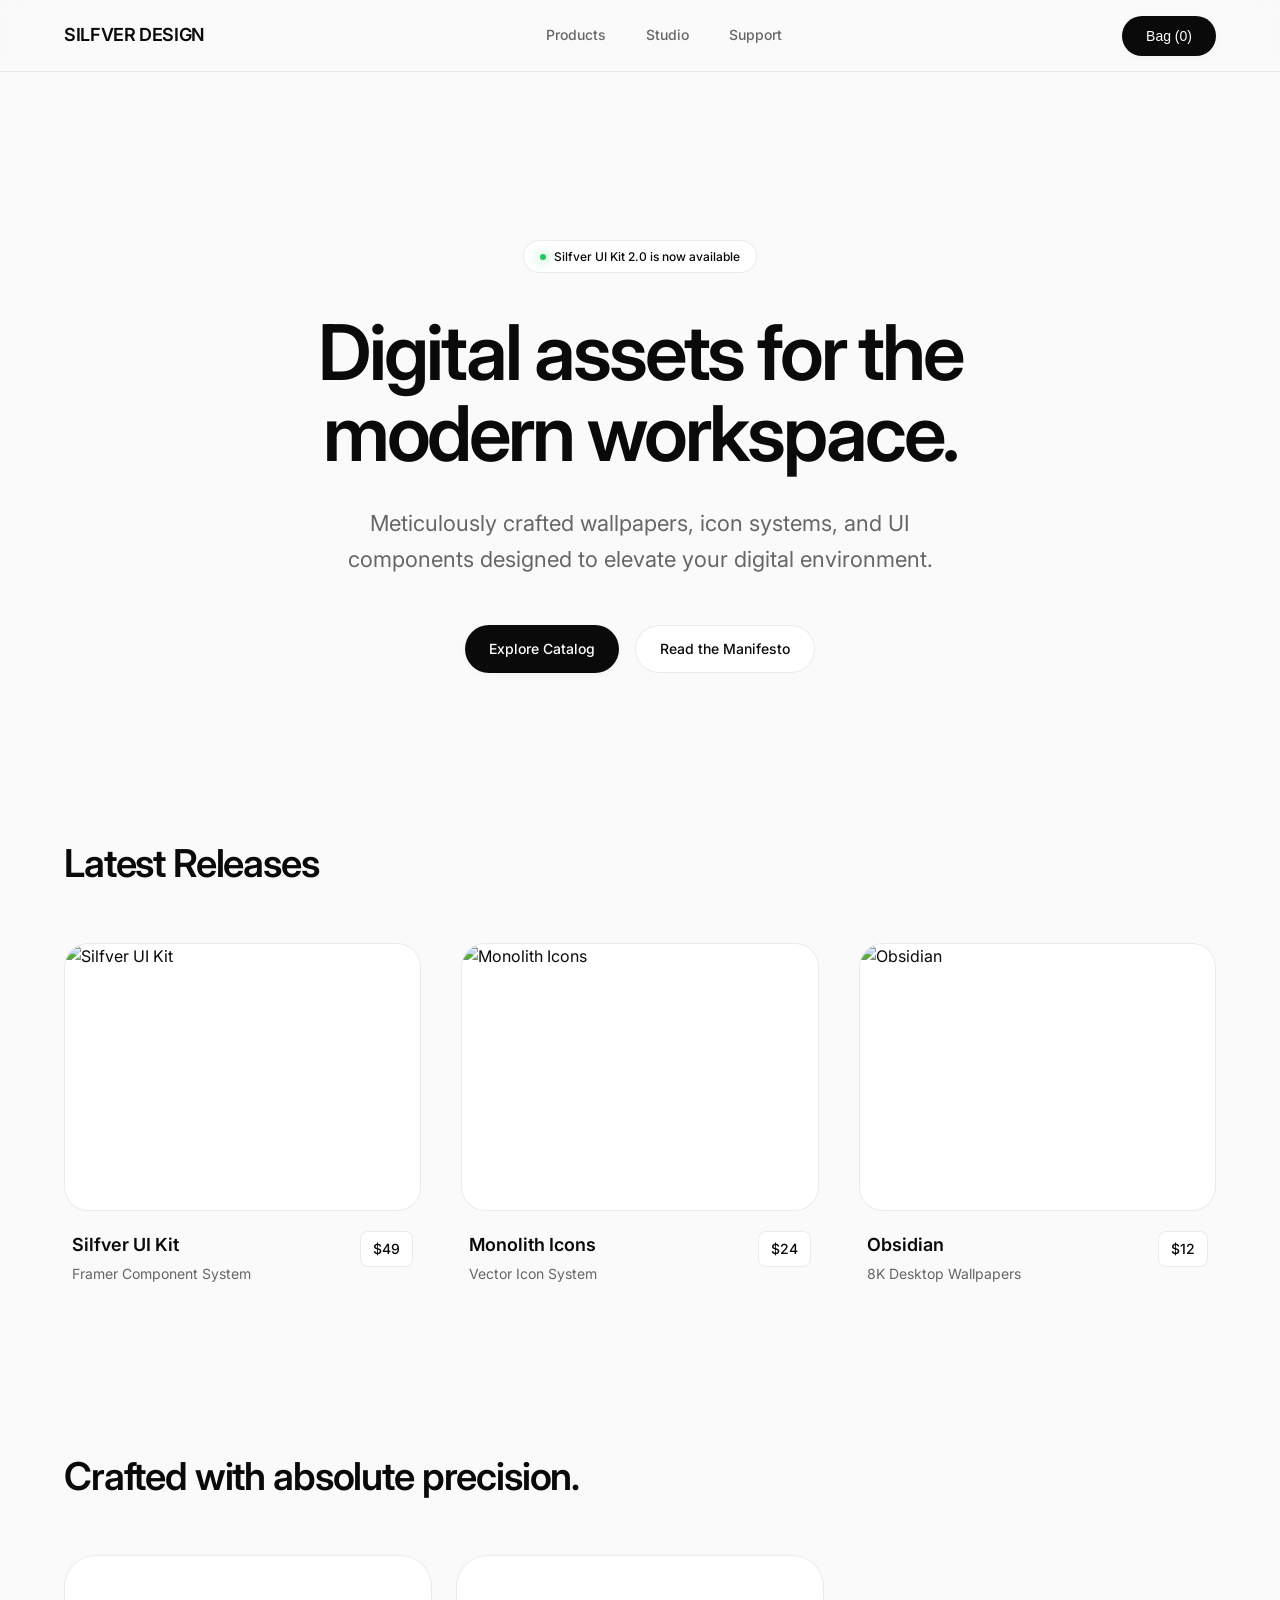
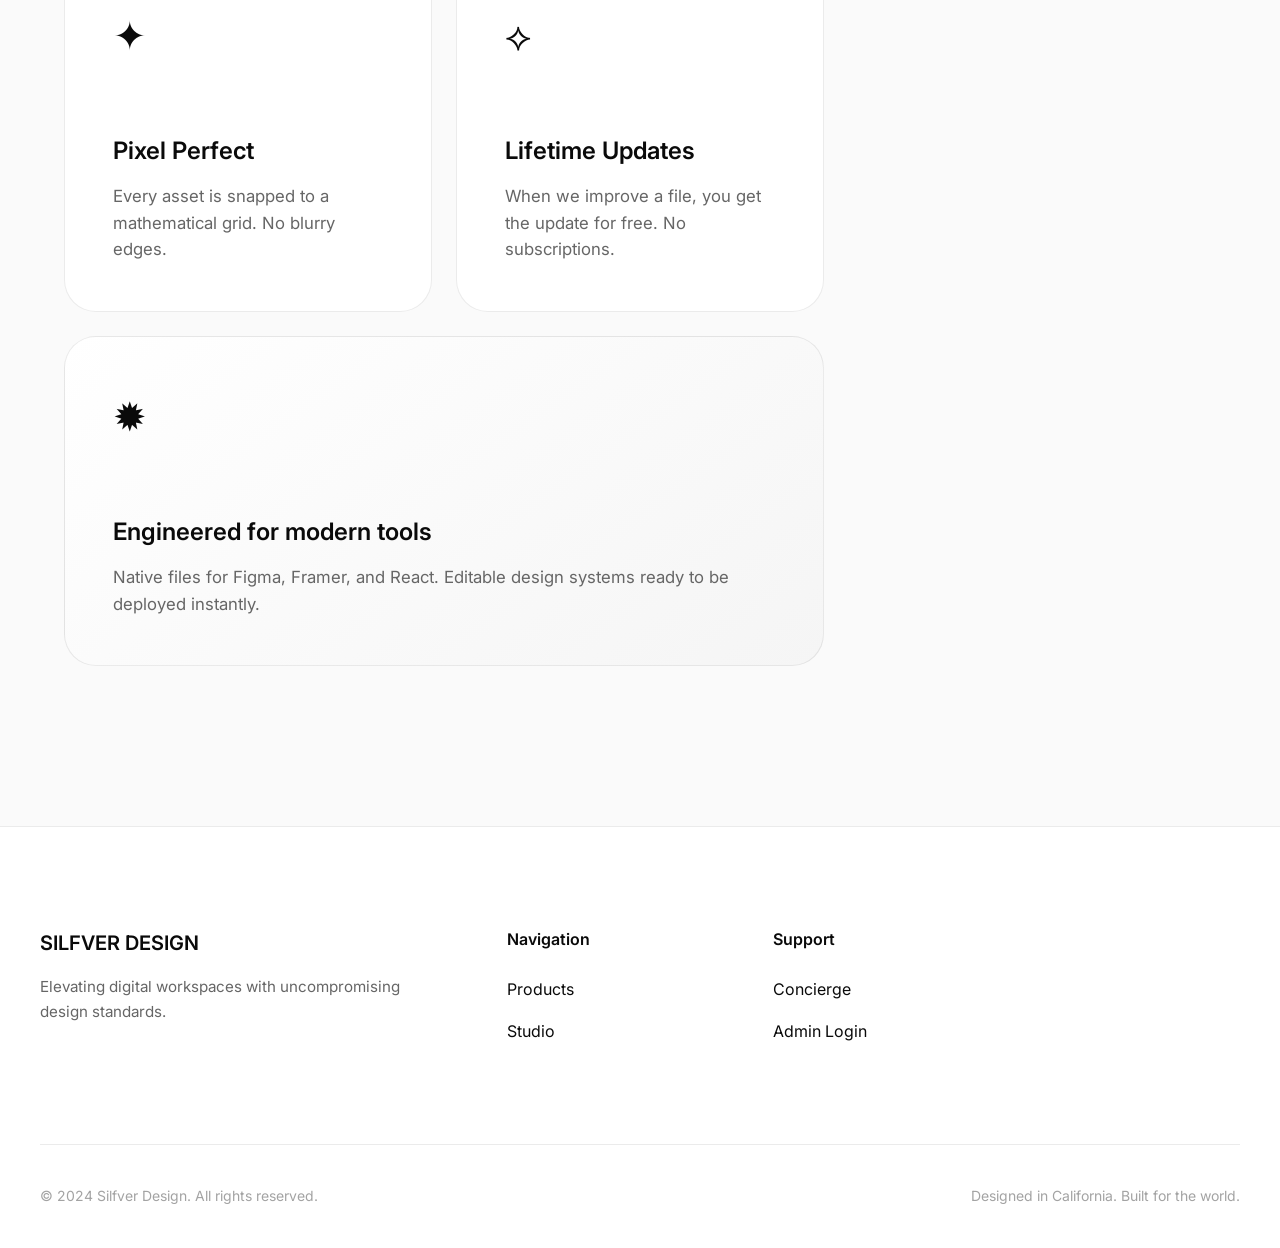
==== commit fcb6a879: "Update index.html" ====
--- a/index.html
+++ b/index.html
@@ -4,13 +4,10 @@
     <meta charset="UTF-8">
     <meta name="viewport" content="width=device-width, initial-scale=1.0">
     <title>Silfver Design | Premium Digital Workspace</title>
-    <meta name="description" content="Meticulously crafted digital assets for the modern workspace.">
     <link href="https://fonts.googleapis.com/css2?family=Inter:wght@400;500;600&display=swap" rel="stylesheet">
     
-    <!-- ========================================== -->
-    <!-- ALL CSS STYLES                             -->
-    <!-- ========================================== -->
     <style>
+        /* --- CORE DESIGN SYSTEM --- */
         :root {
             --color-bg: #FAFAFA;
             --color-surface: #FFFFFF;
@@ -19,12 +16,10 @@
             --color-tertiary: #A3A3A3;
             --color-border: rgba(0, 0, 0, 0.08);
             --color-border-hover: rgba(0, 0, 0, 0.15);
-            
             --ease-apple: cubic-bezier(0.16, 1, 0.3, 1);
             --transition-fast: 0.2s var(--ease-apple);
             --transition-medium: 0.4s var(--ease-apple);
             --transition-slow: 0.8s var(--ease-apple);
-
             --shadow-sm: 0 2px 8px -2px rgba(0, 0, 0, 0.05);
             --shadow-md: 0 4px 16px -4px rgba(0, 0, 0, 0.06), 0 2px 4px -2px rgba(0, 0, 0, 0.04);
             --shadow-float: 0 24px 48px -12px rgba(0, 0, 0, 0.12);
@@ -35,42 +30,47 @@
         body {
             background-color: var(--color-bg);
             color: var(--color-primary);
-            font-family: 'Inter', sans-serif;
+            font-family: 'Inter', -apple-system, sans-serif;
             -webkit-font-smoothing: antialiased;
             line-height: 1.6;
             overflow-x: hidden;
+            min-height: 100vh;
         }
 
         a { text-decoration: none; color: inherit; transition: color var(--transition-fast); }
         ul { list-style: none; }
         img { max-width: 100%; display: block; }
 
-        /* SPA VIEW LOGIC */
-        .app-view { display: none; opacity: 0; }
-        .app-view.active { display: block; animation: fadeInView 0.5s var(--ease-apple) forwards; }
-        @keyframes fadeInView { from { opacity: 0; transform: translateY(10px); } to { opacity: 1; transform: translateY(0); } }
-
-        /* NAVBAR */
+        /* --- SPA VIEW LOGIC (Failsafe setup) --- */
+        .app-view { display: none; }
+        .app-view.active { 
+            display: block; 
+            animation: fadeInView 0.5s var(--ease-apple) forwards; 
+        }
+        @keyframes fadeInView { 
+            0% { opacity: 0; transform: translateY(15px); } 
+            100% { opacity: 1; transform: translateY(0); } 
+        }
+
+        /* --- NAVBAR --- */
         .navbar {
             position: fixed; top: 0; left: 0; width: 100%; height: 72px;
             background: rgba(250, 250, 250, 0.7); backdrop-filter: blur(24px) saturate(180%);
-            -webkit-backdrop-filter: blur(24px) saturate(180%);
-            border-bottom: 1px solid var(--color-border); z-index: 1000;
-            transition: transform var(--transition-medium);
+            -webkit-backdrop-filter: blur(24px); border-bottom: 1px solid var(--color-border); 
+            z-index: 1000; transition: transform var(--transition-medium);
         }
         .navbar.hidden { transform: translateY(-100%); }
         .nav-container { max-width: 1200px; margin: 0 auto; padding: 0 24px; height: 100%; display: flex; justify-content: space-between; align-items: center; }
         .nav-logo { font-weight: 600; font-size: 1.125rem; letter-spacing: -0.02em; z-index: 1001; }
         .nav-links { display: flex; gap: 40px; }
-        .nav-links a { font-size: 0.875rem; font-weight: 500; color: var(--color-secondary); }
+        .nav-links a { font-size: 0.875rem; font-weight: 500; color: var(--color-secondary); cursor: pointer; }
         .nav-links a:hover, .nav-links a.active { color: var(--color-primary); }
-        .mobile-toggle { display: none; background: none; border: none; font-size: 1.5rem; cursor: pointer; z-index: 1001; }
-
-        /* BUTTONS */
+
+        /* --- BUTTONS --- */
         .btn-primary, .btn-secondary, .btn-sm {
             display: inline-flex; align-items: center; justify-content: center;
             border-radius: 100px; font-weight: 500; cursor: pointer;
-            will-change: transform; transition: transform 0.1s cubic-bezier(0.2, 0, 0.2, 1), box-shadow var(--transition-fast), background-color var(--transition-fast);
+            transition: all var(--transition-fast);
         }
         .btn-primary { background: var(--color-primary); color: var(--color-surface); padding: 12px 24px; font-size: 0.875rem; border: none; box-shadow: var(--shadow-sm); }
         .btn-primary:hover { transform: translateY(-2px); box-shadow: var(--shadow-md); }
@@ -78,24 +78,22 @@
         .btn-secondary:hover { background: var(--color-bg); border-color: var(--color-border-hover); }
         .btn-sm { padding: 8px 16px; font-size: 0.8rem; border-radius: 8px; border: none; }
 
-        /* HERO */
+        /* --- HERO --- */
         .hero { position: relative; padding: 240px 24px 160px; text-align: center; display: flex; flex-direction: column; align-items: center; overflow: hidden; }
-        .hero-glow { position: absolute; top: -30%; left: 50%; transform: translateX(-50%); width: 1000px; height: 1000px; background: radial-gradient(circle, rgba(0,0,0,0.04) 0%, transparent 50%); z-index: -1; pointer-events: none; }
         .badge { display: inline-flex; align-items: center; gap: 8px; padding: 6px 16px; border-radius: 100px; background: var(--color-surface); border: 1px solid var(--color-border); font-size: 0.75rem; font-weight: 500; margin-bottom: 40px; }
         .badge .dot { width: 6px; height: 6px; background-color: #22c55e; border-radius: 50%; box-shadow: 0 0 12px #22c55e; }
         .hero h1 { font-size: clamp(3rem, 6vw, 5.5rem); line-height: 1.05; font-weight: 600; letter-spacing: -0.04em; max-width: 900px; margin-bottom: 32px; }
         .hero p { font-size: clamp(1.125rem, 2vw, 1.375rem); color: var(--color-secondary); max-width: 600px; margin-bottom: 48px; }
         .hero-actions { display: flex; gap: 16px; }
 
-        /* GRIDS & LAYOUTS */
+        /* --- GRIDS & CARDS --- */
         .section-container { max-width: 1200px; margin: 0 auto; padding: 0 24px 160px; }
-        .section-header { display: flex; justify-content: space-between; align-items: flex-end; margin-bottom: 48px; }
+        .section-header { margin-bottom: 48px; }
         .section-header h2 { font-size: clamp(1.5rem, 3vw, 2.5rem); font-weight: 600; letter-spacing: -0.03em; }
         .grid-3 { display: grid; grid-template-columns: repeat(auto-fit, minmax(320px, 1fr)); gap: 40px; }
         
-        /* PRODUCT CARDS */
         .product-card { display: flex; flex-direction: column; gap: 20px; cursor: pointer; }
-        .product-image { position: relative; aspect-ratio: 4/3; border-radius: 24px; overflow: hidden; background: var(--color-surface); border: 1px solid var(--color-border); transition: transform var(--transition-medium), box-shadow var(--transition-medium); }
+        .product-image { position: relative; aspect-ratio: 4/3; border-radius: 24px; overflow: hidden; background: var(--color-surface); border: 1px solid var(--color-border); transition: all var(--transition-medium); }
         .product-image img { width: 100%; height: 100%; object-fit: cover; transition: transform var(--transition-slow); }
         .product-card:hover .product-image { transform: translateY(-8px); box-shadow: var(--shadow-float); border-color: var(--color-border-hover); }
         .product-card:hover .product-image img { transform: scale(1.05); }
@@ -104,7 +102,7 @@
         .product-meta p { font-size: 0.875rem; color: var(--color-secondary); margin-top: 4px; }
         .product-price { background: var(--color-surface); padding: 6px 12px; border-radius: 8px; font-size: 0.875rem; font-weight: 500; border: 1px solid var(--color-border); }
 
-        /* BENTO BOX */
+        /* --- BENTO BOX --- */
         .bento-grid { display: grid; grid-template-columns: repeat(3, 1fr); gap: 24px; }
         .bento-item { background: var(--color-surface); border: 1px solid var(--color-border); border-radius: 32px; padding: 48px; display: flex; flex-direction: column; justify-content: space-between; transition: all var(--transition-medium); }
         .bento-item:hover { border-color: var(--color-border-hover); box-shadow: var(--shadow-md); }
@@ -113,68 +111,48 @@
         .bento-item h3 { font-size: 1.5rem; font-weight: 600; margin-bottom: 12px; }
         .bento-item p { color: var(--color-secondary); font-size: 1.05rem; }
 
-        /* PRODUCT DETAIL PAGE */
+        /* --- PRODUCT PAGE --- */
         .product-layout { display: grid; grid-template-columns: 1.5fr 1fr; gap: 80px; max-width: 1200px; margin: 160px auto; padding: 0 24px; }
-        .gallery-main { aspect-ratio: 4/3; border-radius: 32px; overflow: hidden; border: 1px solid var(--color-border); margin-bottom: 24px;}
+        .gallery-main { aspect-ratio: 4/3; border-radius: 32px; overflow: hidden; border: 1px solid var(--color-border); background: #f5f5f5; }
         .gallery-main img { width: 100%; height: 100%; object-fit: cover; }
         .product-info { position: sticky; top: 120px; align-self: start; }
-        .product-info h1 { font-size: clamp(2.5rem, 4vw, 3.5rem); font-weight: 600; margin-bottom: 16px; line-height: 1.1; }
+        .product-info h1 { font-size: clamp(2.5rem, 4vw, 3.5rem); font-weight: 600; margin-bottom: 16px; line-height: 1.1; letter-spacing: -0.03em;}
         .product-price-large { font-size: 1.5rem; color: var(--color-secondary); margin-bottom: 32px; }
         .specs-table { width: 100%; border-collapse: collapse; margin-bottom: 48px; border-top: 1px solid var(--color-border); }
         .specs-table td { padding: 24px 0; border-bottom: 1px solid var(--color-border); }
         .specs-table td:last-child { text-align: right; font-weight: 500; }
         .btn-block { width: 100%; padding: 20px; border-radius: 16px; font-size: 1rem; }
 
-        /* SUPPORT CONCIERGE PAGE */
+        /* --- SUPPORT & ADMIN --- */
         .support-split-layout { max-width: 1200px; margin: 180px auto 120px; padding: 0 24px; display: grid; grid-template-columns: 1fr 1.2fr; gap: 120px; }
-        .support-title { font-size: clamp(3rem, 5vw, 4.5rem); font-weight: 500; line-height: 1.05; margin-bottom: 24px; }
-        .support-desc { font-size: 1.125rem; color: var(--color-secondary); margin-bottom: 64px; }
-        .contact-block { margin-bottom: 40px; }
-        .contact-block h3 { font-size: 1.125rem; font-weight: 600; margin-bottom: 4px; }
-        .contact-block p { color: var(--color-secondary); font-size: 0.9rem; margin-bottom: 12px; }
-        .faq-heading { font-size: 1.5rem; font-weight: 500; margin-bottom: 40px; padding-bottom: 24px; border-bottom: 1px solid var(--color-primary); }
         .faq-trigger { width: 100%; display: flex; justify-content: space-between; align-items: center; padding: 32px 0; background: none; border: none; border-bottom: 1px solid var(--color-border); font-size: 1.125rem; font-weight: 500; cursor: pointer; text-align: left; }
         .faq-content { max-height: 0; overflow: hidden; transition: max-height var(--transition-medium); }
-        .faq-content p { padding: 24px 0; color: var(--color-secondary); }
-
-        /* ADMIN DASHBOARD */
+        
         .admin-view-bg { background: #0A0A0A; color: #FAFAFA; min-height: 100vh;}
-        .login-wrapper { height: 100vh; display: flex; align-items: center; justify-content: center; background: radial-gradient(circle at 50% -20%, #222 0%, #0A0A0A 60%); }
-        .login-box { background: #111; border: 1px solid #222; padding: 48px; border-radius: 24px; width: 100%; max-width: 400px; text-align: center; box-shadow: 0 24px 48px rgba(0,0,0,0.5); }
+        .login-wrapper { height: 100vh; display: flex; align-items: center; justify-content: center; }
+        .login-box { background: #111; border: 1px solid #222; padding: 48px; border-radius: 24px; width: 100%; max-width: 400px; text-align: center; }
         .login-box input { width: 100%; background: #000; border: 1px solid #333; color: #FFF; padding: 16px; border-radius: 12px; margin-bottom: 16px; outline: none; }
-        .admin-nav { display: flex; justify-content: space-between; padding: 20px 40px; border-bottom: 1px solid #222; background: #111; color: white; }
-        .admin-main { max-width: 1200px; margin: 40px auto; padding: 0 40px; color: white;}
-        .table-container { background: #111; border: 1px solid #222; border-radius: 16px; overflow: hidden; margin-top: 40px;}
-        .admin-table { width: 100%; border-collapse: collapse; text-align: left; }
+        .admin-table { width: 100%; border-collapse: collapse; text-align: left; margin-top: 40px; }
         .admin-table th, .admin-table td { padding: 20px 24px; border-bottom: 1px solid #222; }
-        .admin-thumb { width: 48px; height: 48px; border-radius: 8px; object-fit: cover; }
-        .btn-delete { background: #ef4444; color: #FFF; }
-        .admin-toast { position: fixed; bottom: 40px; right: 40px; background: #1A1A1A; color: #FFF; padding: 16px 24px; border-radius: 16px; box-shadow: 0 16px 32px rgba(0,0,0,0.4); z-index: 9999; transform: translateY(100px); opacity: 0; transition: all 0.4s var(--ease-apple); border-left: 4px solid #22c55e;}
-        .admin-toast.show { transform: translateY(0); opacity: 1; }
-
-        /* FOOTER */
+        .admin-thumb { width: 64px; height: 48px; border-radius: 8px; object-fit: cover; }
+        
+        /* --- FOOTER --- */
         .footer { background: var(--color-surface); border-top: 1px solid var(--color-border); padding: 100px 24px 40px; }
         .footer-grid { max-width: 1200px; margin: 0 auto; display: grid; grid-template-columns: 2fr 1fr 1fr 1fr; gap: 64px; margin-bottom: 100px; }
         .footer-nav ul { display: flex; flex-direction: column; gap: 16px; margin-top: 24px;}
         .footer-bottom { max-width: 1200px; margin: 0 auto; padding-top: 40px; border-top: 1px solid var(--color-border); display: flex; justify-content: space-between; font-size: 0.875rem; color: var(--color-tertiary); }
 
-        /* ANIMATIONS */
-        .reveal-up { opacity: 0; transform: translateY(40px); transition: opacity var(--transition-slow), transform var(--transition-slow); }
-        .reveal-up.is-visible { opacity: 1; transform: translateY(0); }
-        .delay-1 { transition-delay: 0.1s; } .delay-2 { transition-delay: 0.2s; }
-
+        /* --- RESPONSIVE --- */
         @media (max-width: 900px) {
-            .bento-grid { grid-template-columns: 1fr; } .bento-large { grid-column: span 1; }
+            .bento-grid { grid-template-columns: 1fr; } 
+            .bento-large { grid-column: span 1; }
             .product-layout, .support-split-layout, .footer-grid { grid-template-columns: 1fr; }
-            .nav-links { display: none; } .mobile-toggle { display: block; }
         }
     </style>
 </head>
 <body>
 
-    <!-- ========================================== -->
-    <!-- GLOBAL NAVBAR                              -->
-    <!-- ========================================== -->
+    <!-- GLOBAL NAVBAR -->
     <nav class="navbar" id="main-nav">
         <div class="nav-container">
             <a href="#home" class="nav-logo">SILFVER DESIGN</a>
@@ -187,63 +165,57 @@
         </div>
     </nav>
 
-    <!-- ========================================== -->
-    <!-- VIEW: HOME                                 -->
-    <!-- ========================================== -->
+    <!-- VIEW: HOME (Starts Active) -->
     <main id="view-home" class="app-view active">
         <header class="hero">
-            <div class="hero-glow"></div>
-            <div class="badge reveal-up"><span class="dot"></span> Silfver UI Kit 2.0 is now available</div>
-            <h1 class="reveal-up delay-1">Digital assets for the<br>modern workspace.</h1>
-            <p class="reveal-up delay-2">Meticulously crafted wallpapers, icon systems, and UI components designed to elevate your digital environment.</p>
-            <div class="hero-actions reveal-up delay-1">
-                <a href="#home" class="btn-primary" onclick="document.getElementById('products').scrollIntoView({behavior:'smooth'})">Explore Catalog</a>
+            <div class="badge"><span class="dot"></span> Silfver UI Kit 2.0 is now available</div>
+            <h1>Digital assets for the<br>modern workspace.</h1>
+            <p>Meticulously crafted wallpapers, icon systems, and UI components designed to elevate your digital environment.</p>
+            <div class="hero-actions">
+                <a href="#home" class="btn-primary">Explore Catalog</a>
                 <a href="#studio" class="btn-secondary">Read the Manifesto</a>
             </div>
         </header>
 
         <section id="products" class="section-container">
-            <div class="section-header reveal-up"><h2>Latest Releases</h2></div>
+            <div class="section-header"><h2>Latest Releases</h2></div>
             <div id="dynamic-product-grid" class="grid-3">
-                <!-- Products Injected via JS -->
+                <!-- Products load here dynamically -->
             </div>
         </section>
 
         <section class="section-container">
-            <div class="section-header text-center reveal-up"><h2>Crafted with absolute precision.</h2></div>
+            <div class="section-header text-center"><h2>Crafted with absolute precision.</h2></div>
             <div class="bento-grid">
-                <div class="bento-item reveal-up">
+                <div class="bento-item">
                     <div class="bento-icon">✦</div>
                     <h3>Pixel Perfect</h3>
-                    <p>Every asset is snapped to a mathematical grid. No half-pixels, no blurry edges.</p>
+                    <p>Every asset is snapped to a mathematical grid. No blurry edges.</p>
                 </div>
-                <div class="bento-item reveal-up delay-1">
+                <div class="bento-item">
                     <div class="bento-icon">⟡</div>
                     <h3>Lifetime Updates</h3>
                     <p>When we improve a file, you get the update for free. No subscriptions.</p>
                 </div>
-                <div class="bento-item bento-large reveal-up delay-2">
+                <div class="bento-item bento-large">
                     <div class="bento-icon">✹</div>
                     <h3>Engineered for modern tools</h3>
-                    <p>Native files for Figma, Framer, and React. Not just exported PNGs, but living, editable design systems ready to be deployed instantly.</p>
+                    <p>Native files for Figma, Framer, and React. Editable design systems ready to be deployed instantly.</p>
                 </div>
             </div>
         </section>
     </main>
 
-    <!-- ========================================== -->
-    <!-- VIEW: PRODUCT DETAIL DYNAMIC               -->
-    <!-- ========================================== -->
+    <!-- VIEW: PRODUCT DETAIL -->
     <main id="view-product" class="app-view">
-        <div class="product-layout reveal-up">
+        <div class="product-layout">
             <div class="gallery-grid">
-                <div class="gallery-main"><img id="pd-image" src="" alt="Product Hero"></div>
+                <div class="gallery-main"><img id="pd-image" src="" alt="Product Image"></div>
             </div>
             <div class="product-info">
-                <h1 id="pd-title">Product Title</h1>
-                <p class="product-price-large" id="pd-price">$0.00</p>
-                <p class="product-description" style="margin-bottom: 40px; color: var(--color-secondary);">A comprehensive digital asset engineered for perfection, designed to accelerate your creative workflow seamlessly.</p>
-                
+                <h1 id="pd-title">Product</h1>
+                <p class="product-price-large" id="pd-price">$0</p>
+                <p style="margin-bottom: 40px; color: var(--color-secondary); font-size: 1.1rem;">A comprehensive digital asset engineered for perfection, designed to accelerate your creative workflow seamlessly.</p>
                 <table class="specs-table">
                     <tr><td>Formats</td><td>.fig, .framer, .svg</td></tr>
                     <tr><td>Updates</td><td>Lifetime Free</td></tr>
@@ -254,119 +226,97 @@
         </div>
     </main>
 
-    <!-- ========================================== -->
-    <!-- VIEW: STUDIO (ABOUT)                       -->
-    <!-- ========================================== -->
+    <!-- VIEW: STUDIO -->
     <main id="view-studio" class="app-view">
         <header class="hero" style="padding-bottom: 80px;">
-            <h1 class="reveal-up">We believe software should feel physical.</h1>
-            <p class="reveal-up delay-1">Silfver Design is an independent studio focused on bridging the gap between digital utility and physical craftsmanship.</p>
+            <h1>We believe software should feel physical.</h1>
+            <p>Silfver Design is an independent studio focused on bridging the gap between digital utility and physical craftsmanship.</p>
         </header>
-        <section class="section-container">
-            <div class="gallery-main reveal-up delay-2" style="margin-bottom: 80px;">
-                <img src="https://images.unsplash.com/photo-1499951360447-b19be8fe80f5?q=80&w=2070&auto=format&fit=crop" alt="Our Workspace">
-            </div>
-            <div style="max-width: 800px; margin: 0 auto;">
-                <h2 style="font-size: 2rem; margin-bottom: 24px;" class="reveal-up">The Manifesto</h2>
-                <p style="font-size: 1.25rem; color: var(--color-secondary); margin-bottom: 24px;" class="reveal-up delay-1">In a world of rapidly produced templates and generic assets, we take a different approach. Every corner radius, every gradient stop, and every layer name is intentional.</p>
-                <p style="font-size: 1.25rem; color: var(--color-secondary);" class="reveal-up delay-2">Our goal is not to flood the market with volume, but to provide a curated selection of tools that make your personal workflow feel exceptionally premium.</p>
-            </div>
+        <section class="section-container" style="max-width: 800px;">
+            <div class="gallery-main" style="margin-bottom: 80px;">
+                <img src="https://images.unsplash.com/photo-1499951360447-b19be8fe80f5?q=80&w=2070&auto=format&fit=crop" alt="Workspace">
+            </div>
+            <h2 style="font-size: 2rem; margin-bottom: 24px;">The Manifesto</h2>
+            <p style="font-size: 1.25rem; color: var(--color-secondary); margin-bottom: 24px;">In a world of rapidly produced templates and generic assets, we take a different approach. Every corner radius, every gradient stop, and every layer name is intentional.</p>
+            <p style="font-size: 1.25rem; color: var(--color-secondary);">Our goal is not to flood the market with volume, but to provide a curated selection of tools that make your personal workflow feel exceptionally premium.</p>
         </section>
     </main>
 
-    <!-- ========================================== -->
-    <!-- VIEW: SUPPORT (CONCIERGE)                  -->
-    <!-- ========================================== -->
+    <!-- VIEW: SUPPORT -->
     <main id="view-support" class="app-view">
-        <div class="support-split-layout reveal-up">
+        <div class="support-split-layout">
             <div>
-                <h1 class="support-title">Concierge &<br>Support</h1>
-                <p class="support-desc">We build tools for perfectionists. If something isn't working flawlessly, our team is here to assist.</p>
-                <div class="contact-block">
-                    <h3>Email Support</h3>
-                    <p>Usually replies within 4 hours.</p>
-                    <a href="mailto:hello@silfverdesign.com" style="text-decoration: underline;">hello@silfverdesign.com ↗</a>
+                <h1 style="font-size: 3.5rem; margin-bottom: 24px; font-weight: 500; letter-spacing:-0.03em;">Concierge</h1>
+                <p style="font-size: 1.1rem; color: var(--color-secondary); margin-bottom: 48px;">We build tools for perfectionists. If something isn't working flawlessly, our team is here to assist.</p>
+                <div>
+                    <h3 style="font-size: 1.1rem; margin-bottom: 8px;">Email Support</h3>
+                    <p style="color: var(--color-secondary); margin-bottom: 8px;">Usually replies within 4 hours.</p>
+                    <a href="mailto:hello@silfverdesign.com" style="text-decoration: underline; font-weight: 500;">hello@silfverdesign.com ↗</a>
                 </div>
             </div>
             <div>
-                <h2 class="faq-heading">Frequently Asked</h2>
-                <div class="faq-item">
-                    <button class="faq-trigger">Accessing purchased files <span>+</span></button>
-                    <div class="faq-content"><p>After checkout, a secure download link is sent to your email immediately.</p></div>
-                </div>
-                <div class="faq-item">
-                    <button class="faq-trigger">Commercial licensing <span>+</span></button>
-                    <div class="faq-content"><p>Our license covers unlimited end-products. Reselling raw files is prohibited.</p></div>
-                </div>
-                <div class="faq-item">
-                    <button class="faq-trigger">Student discounts <span>+</span></button>
-                    <div class="faq-content"><p>Email us from a valid .edu address to receive a 50% discount code.</p></div>
-                </div>
+                <h2 style="font-size: 1.5rem; margin-bottom: 32px; padding-bottom: 16px; border-bottom: 1px solid var(--color-primary);">Frequently Asked</h2>
+                
+                <button class="faq-trigger">Accessing purchased files <span>+</span></button>
+                <div class="faq-content"><p>After checkout, a secure download link is sent to your email immediately.</p></div>
+                
+                <button class="faq-trigger">Commercial licensing <span>+</span></button>
+                <div class="faq-content"><p>Our license covers unlimited end-products. Reselling raw files is prohibited.</p></div>
+                
+                <button class="faq-trigger">Student discounts <span>+</span></button>
+                <div class="faq-content"><p>Email us from a valid .edu address to receive a 50% discount code.</p></div>
             </div>
         </div>
     </main>
 
-    <!-- ========================================== -->
-    <!-- VIEW: ADMIN DASHBOARD                      -->
-    <!-- ========================================== -->
+    <!-- VIEW: ADMIN DASHBOARD -->
     <main id="view-admin" class="app-view admin-view-bg">
         <div id="login-container" class="login-wrapper">
             <div class="login-box">
-                <h2>Silfver Admin</h2>
-                <p style="color: #888; margin-bottom: 24px;">Credentials: Admin123 / Admin123</p>
+                <h2 style="font-size: 1.5rem; margin-bottom: 8px;">Silfver Admin</h2>
+                <p style="color: #888; margin-bottom: 32px;">Credentials: Admin123 / Admin123</p>
                 <form id="admin-login-form">
                     <input type="text" id="admin-user" placeholder="Username" required>
                     <input type="password" id="admin-pass" placeholder="Password" required>
                     <p id="login-error" style="color: #ef4444; font-size: 0.875rem; display: none; margin-bottom: 16px;">Invalid credentials.</p>
                     <button type="submit" class="btn-primary" style="width: 100%;">Log In</button>
                 </form>
-                <a href="#home" style="display: block; margin-top: 24px; color: #666; font-size: 0.875rem;">← Back to Store</a>
-            </div>
-        </div>
-
-        <div id="admin-dashboard" style="display: none;">
-            <nav class="admin-nav">
-                <div style="font-weight: 600;">SILFVER DASHBOARD</div>
+                <a href="#home" style="display: block; margin-top: 32px; color: #666; font-size: 0.875rem;">← Back to Store</a>
+            </div>
+        </div>
+
+        <div id="admin-dashboard" style="display: none; padding: 40px;">
+            <div style="display: flex; justify-content: space-between; max-width: 1000px; margin: 0 auto 40px;">
+                <h1 style="font-weight: 500; font-size: 2rem;">Product Catalog</h1>
                 <div>
-                    <button id="btn-add-product" class="btn-primary btn-sm" style="margin-right: 12px;">+ New Product</button>
-                    <button id="btn-logout" class="btn-secondary btn-sm">Log Out</button>
+                    <button id="btn-add-product" class="btn-primary" style="margin-right: 12px; background: white; color: black;">+ New Product</button>
+                    <button id="btn-logout" class="btn-secondary" style="background: transparent; color: white;">Log Out</button>
                 </div>
-            </nav>
-            <div class="admin-main">
-                <h1 style="font-size: 2rem; margin-bottom: 8px;">Catalog</h1>
-                <p style="color: #888;">Manage your digital assets here.</p>
-                <div class="table-container">
-                    <table class="admin-table">
-                        <thead>
-                            <tr>
-                                <th>Image</th>
-                                <th>Title</th>
-                                <th>Price</th>
-                                <th>Actions</th>
-                            </tr>
-                        </thead>
-                        <tbody id="admin-table-body"></tbody>
-                    </table>
-                </div>
+            </div>
+            <div style="max-width: 1000px; margin: 0 auto; background: #111; border: 1px solid #222; border-radius: 16px; overflow: hidden;">
+                <table class="admin-table">
+                    <thead>
+                        <tr><th style="color:#888;">Image</th><th style="color:#888;">Title</th><th style="color:#888;">Price</th><th style="color:#888;">Actions</th></tr>
+                    </thead>
+                    <tbody id="admin-table-body"></tbody>
+                </table>
             </div>
         </div>
     </main>
 
-    <!-- ========================================== -->
-    <!-- GLOBAL FOOTER                              -->
-    <!-- ========================================== -->
+    <!-- GLOBAL FOOTER -->
     <footer class="footer" id="main-footer">
         <div class="footer-grid">
             <div>
-                <h2 style="font-weight: 600; font-size: 1.5rem; margin-bottom: 8px;">SILFVER DESIGN</h2>
-                <p style="color: var(--color-secondary);">Elevating digital workspaces with uncompromising design standards.</p>
+                <h2 style="font-weight: 600; font-size: 1.25rem; margin-bottom: 16px;">SILFVER DESIGN</h2>
+                <p style="color: var(--color-secondary); font-size: 0.95rem;">Elevating digital workspaces with uncompromising design standards.</p>
             </div>
             <div class="footer-nav">
-                <h4 style="font-weight: 600;">Navigation</h4>
+                <h4 style="font-weight: 600; margin-bottom: 16px;">Navigation</h4>
                 <ul><li><a href="#home">Products</a></li><li><a href="#studio">Studio</a></li></ul>
             </div>
             <div class="footer-nav">
-                <h4 style="font-weight: 600;">Support</h4>
+                <h4 style="font-weight: 600; margin-bottom: 16px;">Support</h4>
                 <ul><li><a href="#support">Concierge</a></li><li><a href="#admin">Admin Login</a></li></ul>
             </div>
         </div>
@@ -376,102 +326,93 @@
         </div>
     </footer>
 
-    <!-- ========================================== -->
-    <!-- ALL JAVASCRIPT LOGIC                       -->
-    <!-- ========================================== -->
+    <!-- LOGIC -->
     <script>
         document.addEventListener("DOMContentLoaded", () => {
             
-            // --- 1. LOCAL STORAGE DATABASE ---
+            // 1. BULLETPROOF DATABASE SYSTEM (Handles local file security blocks)
             const defaultProducts = [
                 { id: "101", title: "Silfver UI Kit", category: "Framer Component System", price: "$49", image: "https://images.unsplash.com/photo-1618761714954-0b8cd0026356?q=80&w=2070&auto=format&fit=crop" },
                 { id: "102", title: "Monolith Icons", category: "Vector Icon System", price: "$24", image: "https://images.unsplash.com/photo-1558655146-d09347e92766?q=80&w=2000&auto=format&fit=crop" },
                 { id: "103", title: "Obsidian", category: "8K Desktop Wallpapers", price: "$12", image: "https://images.unsplash.com/photo-1618005182384-a83a8bd57fbe?q=80&w=2000&auto=format&fit=crop" }
             ];
 
-            if (!localStorage.getItem('silfver_products')) {
-                localStorage.setItem('silfver_products', JSON.stringify(defaultProducts));
+            let products = [...defaultProducts];
+            let useLocalStorage = false;
+
+            // Test if browser allows database access
+            try {
+                if (!localStorage.getItem('silfver_products')) {
+                    localStorage.setItem('silfver_products', JSON.stringify(defaultProducts));
+                }
+                products = JSON.parse(localStorage.getItem('silfver_products'));
+                useLocalStorage = true;
+            } catch (error) {
+                console.warn("Running locally without database permissions. Using virtual memory mode.");
             }
 
-            let products = JSON.parse(localStorage.getItem('silfver_products'));
-
-            // --- 2. SINGLE PAGE APP ROUTER ---
-            function handleRoute() {
-                const hash = window.location.hash || '#home';
-                
-                // Hide all views
-                document.querySelectorAll('.app-view').forEach(el => el.classList.remove('active'));
-                
-                const nav = document.getElementById('main-nav');
-                const footer = document.getElementById('main-footer');
-                
-                // Handle Routing Logic
-                if (hash === '#admin') {
-                    document.getElementById('view-admin').classList.add('active');
-                    nav.style.display = 'none';
-                    footer.style.display = 'none';
-                    document.body.style.background = '#0A0A0A'; // Dark mode for admin
-                } else if (hash.startsWith('#product-')) {
-                    const productId = hash.replace('#product-', '');
-                    const product = products.find(p => p.id == productId);
-                    if(product) {
-                        document.getElementById('pd-title').innerText = product.title;
-                        document.getElementById('pd-price').innerText = product.price;
-                        document.getElementById('pd-image').src = product.image;
-                        document.getElementById('view-product').classList.add('active');
-                    } else {
-                        window.location.hash = '#home'; // fallback if not found
-                    }
-                    nav.style.display = 'block'; footer.style.display = 'block';
-                    document.body.style.background = '#FAFAFA';
-                } else {
-                    const targetView = document.getElementById('view-' + hash.replace('#', ''));
-                    if (targetView) targetView.classList.add('active');
-                    else document.getElementById('view-home').classList.add('active');
-                    
-                    nav.style.display = 'block'; footer.style.display = 'block';
-                    document.body.style.background = '#FAFAFA';
-                }
-
-                window.scrollTo(0, 0); // Reset scroll on page change
-                initScrollReveals(); // Re-trigger animations
+            function saveDatabase() {
+                if(useLocalStorage) localStorage.setItem('silfver_products', JSON.stringify(products));
             }
 
-            window.addEventListener('hashchange', handleRoute);
-            
-            // --- 3. RENDER HOMEPAGE PRODUCTS ---
+            // 2. RENDER HOMEPAGE GRID
             function renderStorefront() {
                 const grid = document.getElementById('dynamic-product-grid');
                 grid.innerHTML = '';
-                products.forEach((product, index) => {
-                    const delay = index * 0.1; 
-                    const card = `
-                        <a href="#product-${product.id}" class="product-card reveal-up" style="transition-delay: ${delay}s">
+                products.forEach(product => {
+                    grid.insertAdjacentHTML('beforeend', `
+                        <a href="#product-${product.id}" class="product-card">
                             <div class="product-image"><img src="${product.image}" alt="${product.title}"></div>
                             <div class="product-meta">
                                 <div><h3>${product.title}</h3><p>${product.category}</p></div>
                                 <span class="product-price">${product.price}</span>
                             </div>
                         </a>
-                    `;
-                    grid.insertAdjacentHTML('beforeend', card);
+                    `);
                 });
             }
 
-            // --- 4. MAGNETIC BUTTONS ---
-            function initMagneticButtons() {
-                document.querySelectorAll('.btn-primary, .btn-secondary').forEach(btn => {
-                    btn.addEventListener('mousemove', (e) => {
-                        const rect = btn.getBoundingClientRect();
-                        const x = e.clientX - rect.left - rect.width / 2;
-                        const y = e.clientY - rect.top - rect.height / 2;
-                        btn.style.transform = `translate(${x * 0.2}px, ${y * 0.2}px) scale(1.02)`;
-                    });
-                    btn.addEventListener('mouseleave', () => btn.style.transform = `translate(0px, 0px) scale(1)`);
-                });
+            // 3. SINGLE PAGE ROUTER
+            function handleRoute() {
+                const hash = window.location.hash || '#home';
+                
+                // Hide all sections first
+                document.querySelectorAll('.app-view').forEach(el => el.classList.remove('active'));
+                
+                const nav = document.getElementById('main-nav');
+                const footer = document.getElementById('main-footer');
+                
+                if (hash === '#admin') {
+                    document.getElementById('view-admin').classList.add('active');
+                    nav.style.display = 'none'; footer.style.display = 'none';
+                    document.body.style.background = '#0A0A0A'; // Dark mode
+                } 
+                else if (hash.startsWith('#product-')) {
+                    const productId = hash.replace('#product-', '');
+                    const product = products.find(p => p.id == productId) || products[0];
+                    
+                    document.getElementById('pd-title').innerText = product.title;
+                    document.getElementById('pd-price').innerText = product.price;
+                    document.getElementById('pd-image').src = product.image;
+                    
+                    document.getElementById('view-product').classList.add('active');
+                    nav.style.display = 'block'; footer.style.display = 'block';
+                    document.body.style.background = '#FAFAFA';
+                } 
+                else {
+                    const view = document.getElementById('view-' + hash.replace('#', ''));
+                    if(view) view.classList.add('active');
+                    else document.getElementById('view-home').classList.add('active');
+                    
+                    nav.style.display = 'block'; footer.style.display = 'block';
+                    document.body.style.background = '#FAFAFA';
+                }
+                window.scrollTo(0, 0);
             }
 
-            // --- 5. ANIMATIONS & UI INTERACTIONS ---
+            window.addEventListener('hashchange', handleRoute);
+
+            // 4. UI INTERACTIONS (Nav hide, FAQs)
             let lastScrollY = window.scrollY;
             window.addEventListener('scroll', () => {
                 const navbar = document.getElementById('main-nav');
@@ -480,29 +421,10 @@
                 lastScrollY = window.scrollY;
             });
 
-            function initScrollReveals() {
-                const observer = new IntersectionObserver((entries, obs) => {
-                    entries.forEach(entry => {
-                        if (entry.isIntersecting) {
-                            entry.target.classList.add('is-visible');
-                            obs.unobserve(entry.target);
-                        }
-                    });
-                }, { threshold: 0.1, rootMargin: "0px 0px -50px 0px" });
-                
-                // Remove visible class to restart animation on route change
-                document.querySelectorAll('.reveal-up').forEach(el => {
-                    el.classList.remove('is-visible');
-                    observer.observe(el);
-                });
-            }
-
-            // FAQ Accordion
             document.querySelectorAll('.faq-trigger').forEach(trigger => {
                 trigger.addEventListener('click', () => {
                     const content = trigger.nextElementSibling;
                     const isActive = trigger.classList.contains('active');
-                    
                     document.querySelectorAll('.faq-content').forEach(c => c.style.maxHeight = null);
                     document.querySelectorAll('.faq-trigger').forEach(t => t.classList.remove('active'));
                     
@@ -513,18 +435,69 @@
                 });
             });
 
-            // --- 6. ADMIN PANEL LOGIC ---
-            function showToast(msg) {
-                const toast = document.createElement('div');
-                toast.className = 'admin-toast';
-                toast.innerText = msg;
-                document.body.appendChild(toast);
-                setTimeout(() => toast.classList.add('show'), 10);
-                setTimeout(() => { toast.classList.remove('show'); setTimeout(() => toast.remove(), 400); }, 3000);
+            // 5. ADMIN PANEL SYSTEM
+            let isAdminLoggedIn = false;
+            try { isAdminLoggedIn = sessionStorage.getItem('silfver_admin') === 'true'; } catch(e) {}
+
+            if (isAdminLoggedIn) showAdminDashboard();
+
+            document.getElementById('admin-login-form').addEventListener('submit', (e) => {
+                e.preventDefault();
+                if (document.getElementById('admin-user').value === 'Admin123' && document.getElementById('admin-pass').value === 'Admin123') {
+                    try { sessionStorage.setItem('silfver_admin', 'true'); } catch(e){}
+                    showAdminDashboard();
+                } else {
+                    document.getElementById('login-error').style.display = 'block';
+                }
+            });
+
+            document.getElementById('btn-logout').addEventListener('click', () => {
+                try { sessionStorage.removeItem('silfver_admin'); } catch(e){}
+                document.getElementById('admin-dashboard').style.display = 'none';
+                document.getElementById('login-container').style.display = 'flex';
+            });
+
+            function showAdminDashboard() {
+                document.getElementById('login-container').style.display = 'none';
+                document.getElementById('admin-dashboard').style.display = 'block';
+                renderAdminTable();
             }
 
-            const loginForm = document.getElementById('admin-login-form');
-            if (sessionStorage.getItem('silfver_admin') === 'true') showAdminDashboard();
-
-            loginForm.addEventListener('submit', (e) => {
-                e.preventDefault(
+            function renderAdminTable() {
+                const tbody = document.getElementById('admin-table-body');
+                tbody.innerHTML = '';
+                products.forEach((p, idx) => {
+                    tbody.insertAdjacentHTML('beforeend', `
+                        <tr style="border-bottom: 1px solid #222;">
+                            <td style="padding: 16px 0;"><img src="${p.image}" class="admin-thumb"></td>
+                            <td style="padding: 16px 0;"><strong>${p.title}</strong></td>
+                            <td style="padding: 16px 0;">${p.price}</td>
+                            <td style="padding: 16px 0;"><button class="btn-sm btn-delete" style="background:#ef4444; color:white; border:none; padding:8px 16px; border-radius:6px; cursor:pointer;" onclick="deleteProduct(${idx})">Delete</button></td>
+                        </tr>
+                    `);
+                });
+            }
+
+            window.deleteProduct = function(index) {
+                if (confirm('Delete this product?')) {
+                    products.splice(index, 1);
+                    saveDatabase(); renderAdminTable(); renderStorefront();
+                }
+            };
+
+            document.getElementById('btn-add-product').addEventListener('click', () => {
+                const title = prompt("Product Title (e.g. Nova UI Kit):"); if (!title) return;
+                const price = prompt("Price (e.g. $49):");
+                const image = prompt("Image URL:", "https://images.unsplash.com/photo-1618005182384-a83a8bd57fbe?q=80&w=2000&auto=format&fit=crop");
+                
+                products.push({ id: Date.now().toString(), title, category: "Digital Asset", price: price || "$0", image });
+                saveDatabase(); renderAdminTable(); renderStorefront();
+            });
+
+            // Initialize
+            renderStorefront();
+            handleRoute();
+        });
+    </script>
+</body>
+</html>
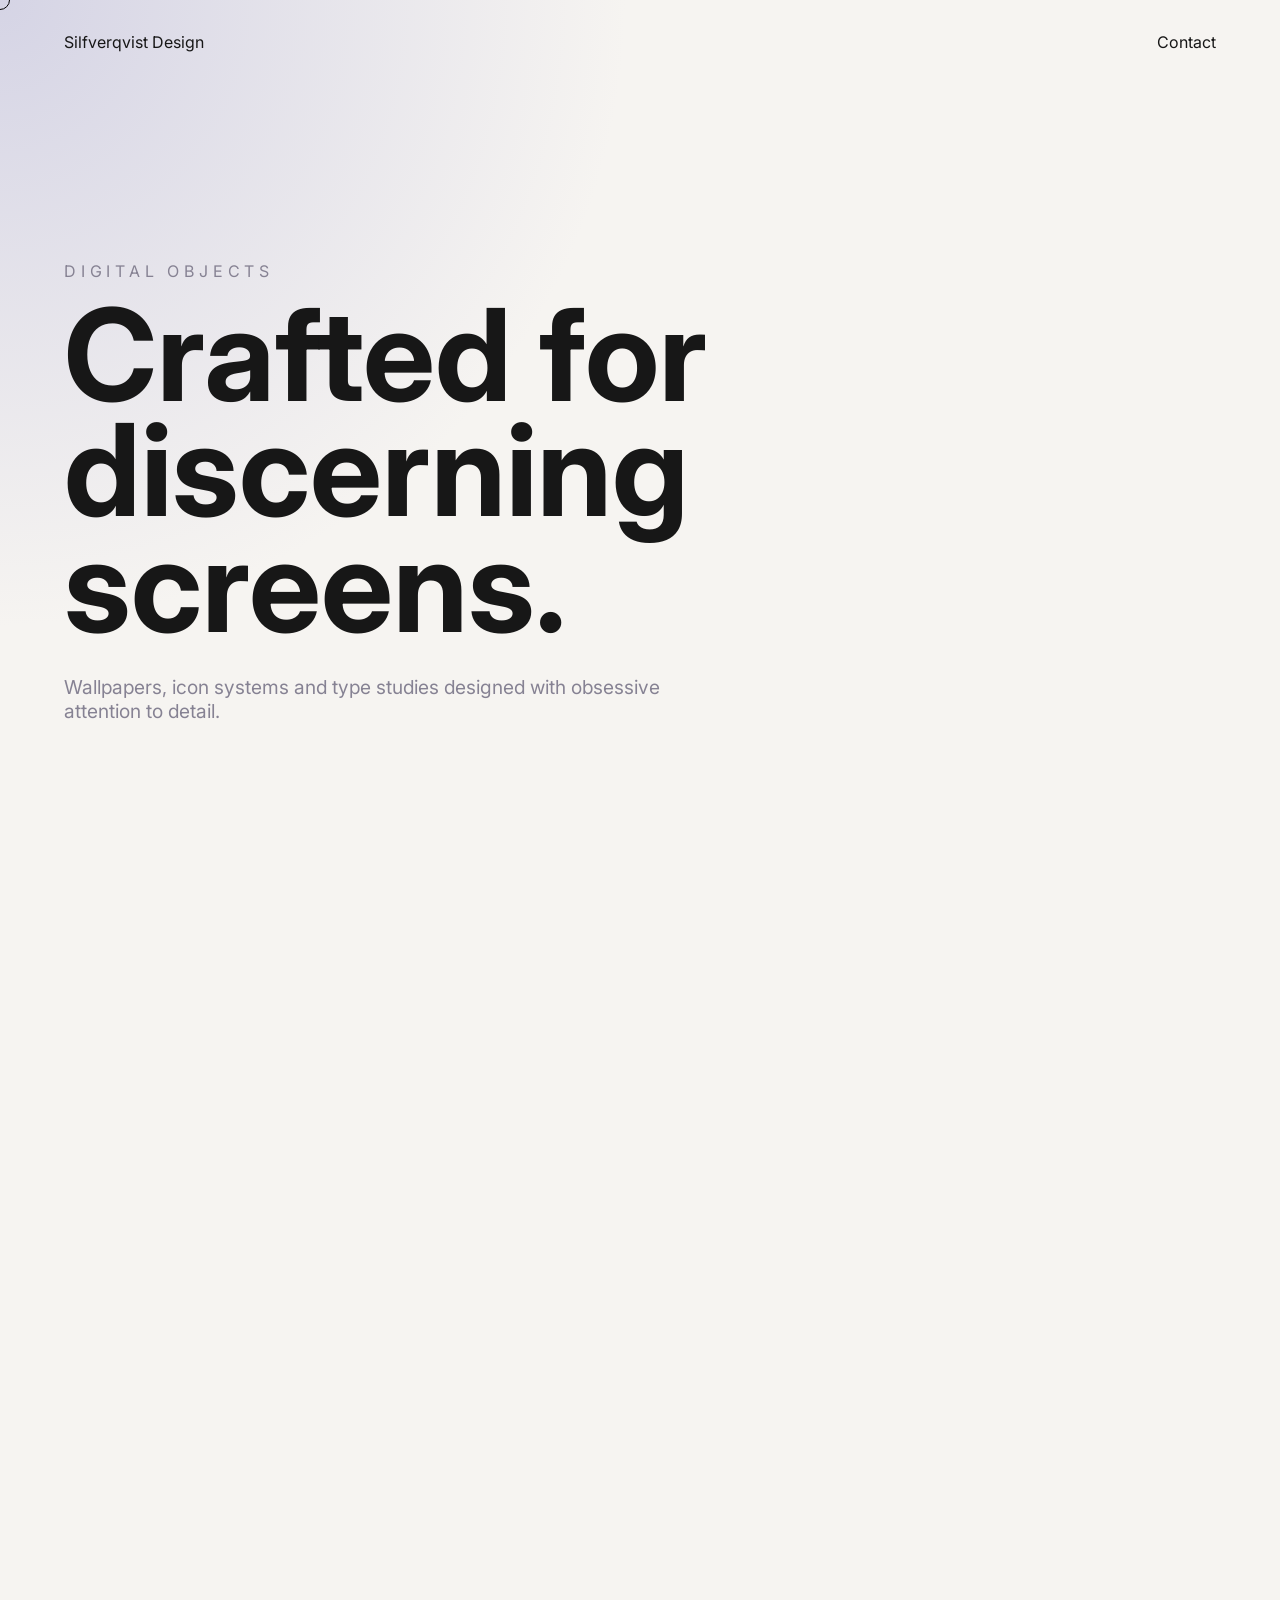
==== commit 916ddf0e: "Add files via upload" ====
--- a/index.html
+++ b/index.html
@@ -1,503 +1,85 @@
 <!DOCTYPE html>
 <html lang="en">
 <head>
-    <meta charset="UTF-8">
-    <meta name="viewport" content="width=device-width, initial-scale=1.0">
-    <title>Silfver Design | Premium Digital Workspace</title>
-    <link href="https://fonts.googleapis.com/css2?family=Inter:wght@400;500;600&display=swap" rel="stylesheet">
-    
-    <style>
-        /* --- CORE DESIGN SYSTEM --- */
-        :root {
-            --color-bg: #FAFAFA;
-            --color-surface: #FFFFFF;
-            --color-primary: #0A0A0A;
-            --color-secondary: #666666;
-            --color-tertiary: #A3A3A3;
-            --color-border: rgba(0, 0, 0, 0.08);
-            --color-border-hover: rgba(0, 0, 0, 0.15);
-            --ease-apple: cubic-bezier(0.16, 1, 0.3, 1);
-            --transition-fast: 0.2s var(--ease-apple);
-            --transition-medium: 0.4s var(--ease-apple);
-            --transition-slow: 0.8s var(--ease-apple);
-            --shadow-sm: 0 2px 8px -2px rgba(0, 0, 0, 0.05);
-            --shadow-md: 0 4px 16px -4px rgba(0, 0, 0, 0.06), 0 2px 4px -2px rgba(0, 0, 0, 0.04);
-            --shadow-float: 0 24px 48px -12px rgba(0, 0, 0, 0.12);
-        }
-
-        * { margin: 0; padding: 0; box-sizing: border-box; }
-
-        body {
-            background-color: var(--color-bg);
-            color: var(--color-primary);
-            font-family: 'Inter', -apple-system, sans-serif;
-            -webkit-font-smoothing: antialiased;
-            line-height: 1.6;
-            overflow-x: hidden;
-            min-height: 100vh;
-        }
-
-        a { text-decoration: none; color: inherit; transition: color var(--transition-fast); }
-        ul { list-style: none; }
-        img { max-width: 100%; display: block; }
-
-        /* --- SPA VIEW LOGIC (Failsafe setup) --- */
-        .app-view { display: none; }
-        .app-view.active { 
-            display: block; 
-            animation: fadeInView 0.5s var(--ease-apple) forwards; 
-        }
-        @keyframes fadeInView { 
-            0% { opacity: 0; transform: translateY(15px); } 
-            100% { opacity: 1; transform: translateY(0); } 
-        }
-
-        /* --- NAVBAR --- */
-        .navbar {
-            position: fixed; top: 0; left: 0; width: 100%; height: 72px;
-            background: rgba(250, 250, 250, 0.7); backdrop-filter: blur(24px) saturate(180%);
-            -webkit-backdrop-filter: blur(24px); border-bottom: 1px solid var(--color-border); 
-            z-index: 1000; transition: transform var(--transition-medium);
-        }
-        .navbar.hidden { transform: translateY(-100%); }
-        .nav-container { max-width: 1200px; margin: 0 auto; padding: 0 24px; height: 100%; display: flex; justify-content: space-between; align-items: center; }
-        .nav-logo { font-weight: 600; font-size: 1.125rem; letter-spacing: -0.02em; z-index: 1001; }
-        .nav-links { display: flex; gap: 40px; }
-        .nav-links a { font-size: 0.875rem; font-weight: 500; color: var(--color-secondary); cursor: pointer; }
-        .nav-links a:hover, .nav-links a.active { color: var(--color-primary); }
-
-        /* --- BUTTONS --- */
-        .btn-primary, .btn-secondary, .btn-sm {
-            display: inline-flex; align-items: center; justify-content: center;
-            border-radius: 100px; font-weight: 500; cursor: pointer;
-            transition: all var(--transition-fast);
-        }
-        .btn-primary { background: var(--color-primary); color: var(--color-surface); padding: 12px 24px; font-size: 0.875rem; border: none; box-shadow: var(--shadow-sm); }
-        .btn-primary:hover { transform: translateY(-2px); box-shadow: var(--shadow-md); }
-        .btn-secondary { background: var(--color-surface); color: var(--color-primary); padding: 12px 24px; font-size: 0.875rem; border: 1px solid var(--color-border); }
-        .btn-secondary:hover { background: var(--color-bg); border-color: var(--color-border-hover); }
-        .btn-sm { padding: 8px 16px; font-size: 0.8rem; border-radius: 8px; border: none; }
-
-        /* --- HERO --- */
-        .hero { position: relative; padding: 240px 24px 160px; text-align: center; display: flex; flex-direction: column; align-items: center; overflow: hidden; }
-        .badge { display: inline-flex; align-items: center; gap: 8px; padding: 6px 16px; border-radius: 100px; background: var(--color-surface); border: 1px solid var(--color-border); font-size: 0.75rem; font-weight: 500; margin-bottom: 40px; }
-        .badge .dot { width: 6px; height: 6px; background-color: #22c55e; border-radius: 50%; box-shadow: 0 0 12px #22c55e; }
-        .hero h1 { font-size: clamp(3rem, 6vw, 5.5rem); line-height: 1.05; font-weight: 600; letter-spacing: -0.04em; max-width: 900px; margin-bottom: 32px; }
-        .hero p { font-size: clamp(1.125rem, 2vw, 1.375rem); color: var(--color-secondary); max-width: 600px; margin-bottom: 48px; }
-        .hero-actions { display: flex; gap: 16px; }
-
-        /* --- GRIDS & CARDS --- */
-        .section-container { max-width: 1200px; margin: 0 auto; padding: 0 24px 160px; }
-        .section-header { margin-bottom: 48px; }
-        .section-header h2 { font-size: clamp(1.5rem, 3vw, 2.5rem); font-weight: 600; letter-spacing: -0.03em; }
-        .grid-3 { display: grid; grid-template-columns: repeat(auto-fit, minmax(320px, 1fr)); gap: 40px; }
-        
-        .product-card { display: flex; flex-direction: column; gap: 20px; cursor: pointer; }
-        .product-image { position: relative; aspect-ratio: 4/3; border-radius: 24px; overflow: hidden; background: var(--color-surface); border: 1px solid var(--color-border); transition: all var(--transition-medium); }
-        .product-image img { width: 100%; height: 100%; object-fit: cover; transition: transform var(--transition-slow); }
-        .product-card:hover .product-image { transform: translateY(-8px); box-shadow: var(--shadow-float); border-color: var(--color-border-hover); }
-        .product-card:hover .product-image img { transform: scale(1.05); }
-        .product-meta { display: flex; justify-content: space-between; align-items: flex-start; padding: 0 8px; }
-        .product-meta h3 { font-size: 1.125rem; font-weight: 600; }
-        .product-meta p { font-size: 0.875rem; color: var(--color-secondary); margin-top: 4px; }
-        .product-price { background: var(--color-surface); padding: 6px 12px; border-radius: 8px; font-size: 0.875rem; font-weight: 500; border: 1px solid var(--color-border); }
-
-        /* --- BENTO BOX --- */
-        .bento-grid { display: grid; grid-template-columns: repeat(3, 1fr); gap: 24px; }
-        .bento-item { background: var(--color-surface); border: 1px solid var(--color-border); border-radius: 32px; padding: 48px; display: flex; flex-direction: column; justify-content: space-between; transition: all var(--transition-medium); }
-        .bento-item:hover { border-color: var(--color-border-hover); box-shadow: var(--shadow-md); }
-        .bento-large { grid-column: span 2; background: linear-gradient(145deg, #FFFFFF, #F5F5F5); }
-        .bento-icon { font-size: 2.5rem; margin-bottom: 64px; color: var(--color-primary); }
-        .bento-item h3 { font-size: 1.5rem; font-weight: 600; margin-bottom: 12px; }
-        .bento-item p { color: var(--color-secondary); font-size: 1.05rem; }
-
-        /* --- PRODUCT PAGE --- */
-        .product-layout { display: grid; grid-template-columns: 1.5fr 1fr; gap: 80px; max-width: 1200px; margin: 160px auto; padding: 0 24px; }
-        .gallery-main { aspect-ratio: 4/3; border-radius: 32px; overflow: hidden; border: 1px solid var(--color-border); background: #f5f5f5; }
-        .gallery-main img { width: 100%; height: 100%; object-fit: cover; }
-        .product-info { position: sticky; top: 120px; align-self: start; }
-        .product-info h1 { font-size: clamp(2.5rem, 4vw, 3.5rem); font-weight: 600; margin-bottom: 16px; line-height: 1.1; letter-spacing: -0.03em;}
-        .product-price-large { font-size: 1.5rem; color: var(--color-secondary); margin-bottom: 32px; }
-        .specs-table { width: 100%; border-collapse: collapse; margin-bottom: 48px; border-top: 1px solid var(--color-border); }
-        .specs-table td { padding: 24px 0; border-bottom: 1px solid var(--color-border); }
-        .specs-table td:last-child { text-align: right; font-weight: 500; }
-        .btn-block { width: 100%; padding: 20px; border-radius: 16px; font-size: 1rem; }
-
-        /* --- SUPPORT & ADMIN --- */
-        .support-split-layout { max-width: 1200px; margin: 180px auto 120px; padding: 0 24px; display: grid; grid-template-columns: 1fr 1.2fr; gap: 120px; }
-        .faq-trigger { width: 100%; display: flex; justify-content: space-between; align-items: center; padding: 32px 0; background: none; border: none; border-bottom: 1px solid var(--color-border); font-size: 1.125rem; font-weight: 500; cursor: pointer; text-align: left; }
-        .faq-content { max-height: 0; overflow: hidden; transition: max-height var(--transition-medium); }
-        
-        .admin-view-bg { background: #0A0A0A; color: #FAFAFA; min-height: 100vh;}
-        .login-wrapper { height: 100vh; display: flex; align-items: center; justify-content: center; }
-        .login-box { background: #111; border: 1px solid #222; padding: 48px; border-radius: 24px; width: 100%; max-width: 400px; text-align: center; }
-        .login-box input { width: 100%; background: #000; border: 1px solid #333; color: #FFF; padding: 16px; border-radius: 12px; margin-bottom: 16px; outline: none; }
-        .admin-table { width: 100%; border-collapse: collapse; text-align: left; margin-top: 40px; }
-        .admin-table th, .admin-table td { padding: 20px 24px; border-bottom: 1px solid #222; }
-        .admin-thumb { width: 64px; height: 48px; border-radius: 8px; object-fit: cover; }
-        
-        /* --- FOOTER --- */
-        .footer { background: var(--color-surface); border-top: 1px solid var(--color-border); padding: 100px 24px 40px; }
-        .footer-grid { max-width: 1200px; margin: 0 auto; display: grid; grid-template-columns: 2fr 1fr 1fr 1fr; gap: 64px; margin-bottom: 100px; }
-        .footer-nav ul { display: flex; flex-direction: column; gap: 16px; margin-top: 24px;}
-        .footer-bottom { max-width: 1200px; margin: 0 auto; padding-top: 40px; border-top: 1px solid var(--color-border); display: flex; justify-content: space-between; font-size: 0.875rem; color: var(--color-tertiary); }
-
-        /* --- RESPONSIVE --- */
-        @media (max-width: 900px) {
-            .bento-grid { grid-template-columns: 1fr; } 
-            .bento-large { grid-column: span 1; }
-            .product-layout, .support-split-layout, .footer-grid { grid-template-columns: 1fr; }
-        }
-    </style>
+<meta charset="UTF-8">
+<meta name="viewport" content="width=device-width, initial-scale=1.0">
+<title>Silfverqvist Design</title>
+<link rel="stylesheet" href="styles.css">
+<link rel="preconnect" href="https://fonts.googleapis.com">
+<link rel="preconnect" href="https://fonts.gstatic.com" crossorigin>
+<link href="https://fonts.googleapis.com/css2?family=Inter:wght@300;400;500;600;700;800&display=swap" rel="stylesheet">
 </head>
 <body>
 
-    <!-- GLOBAL NAVBAR -->
-    <nav class="navbar" id="main-nav">
-        <div class="nav-container">
-            <a href="#home" class="nav-logo">SILFVER DESIGN</a>
-            <div class="nav-links">
-                <a href="#home">Products</a>
-                <a href="#studio">Studio</a>
-                <a href="#support">Support</a>
-            </div>
-            <button class="btn-primary">Bag (0)</button>
-        </div>
+<div class="cursor"></div>
+
+<header class="hero">
+    <nav>
+        <div class="logo">Silfverqvist Design</div>
+        <a href="#contact">Contact</a>
     </nav>
 
-    <!-- VIEW: HOME (Starts Active) -->
-    <main id="view-home" class="app-view active">
-        <header class="hero">
-            <div class="badge"><span class="dot"></span> Silfver UI Kit 2.0 is now available</div>
-            <h1>Digital assets for the<br>modern workspace.</h1>
-            <p>Meticulously crafted wallpapers, icon systems, and UI components designed to elevate your digital environment.</p>
-            <div class="hero-actions">
-                <a href="#home" class="btn-primary">Explore Catalog</a>
-                <a href="#studio" class="btn-secondary">Read the Manifesto</a>
-            </div>
-        </header>
+    <div class="hero-content">
+        <p class="eyebrow">DIGITAL OBJECTS</p>
+        <h1>Crafted for discerning screens.</h1>
+        <p class="lead">
+            Wallpapers, icon systems and type studies designed with obsessive attention to detail.
+        </p>
+    </div>
+</header>
 
-        <section id="products" class="section-container">
-            <div class="section-header"><h2>Latest Releases</h2></div>
-            <div id="dynamic-product-grid" class="grid-3">
-                <!-- Products load here dynamically -->
-            </div>
-        </section>
+<section class="manifesto reveal">
+    <h2>Not a store. A collection.</h2>
+    <p>
+        Every release begins as a personal experiment. Only the final expression remains.
+    </p>
+</section>
 
-        <section class="section-container">
-            <div class="section-header text-center"><h2>Crafted with absolute precision.</h2></div>
-            <div class="bento-grid">
-                <div class="bento-item">
-                    <div class="bento-icon">✦</div>
-                    <h3>Pixel Perfect</h3>
-                    <p>Every asset is snapped to a mathematical grid. No blurry edges.</p>
-                </div>
-                <div class="bento-item">
-                    <div class="bento-icon">⟡</div>
-                    <h3>Lifetime Updates</h3>
-                    <p>When we improve a file, you get the update for free. No subscriptions.</p>
-                </div>
-                <div class="bento-item bento-large">
-                    <div class="bento-icon">✹</div>
-                    <h3>Engineered for modern tools</h3>
-                    <p>Native files for Figma, Framer, and React. Editable design systems ready to be deployed instantly.</p>
-                </div>
-            </div>
-        </section>
-    </main>
+<section class="collection reveal">
+    <div class="text">
+        <span>01</span>
+        <h2>Aurora Collection</h2>
+        <p>Inspired by Scandinavian winter light.</p>
+    </div>
+    <div class="image"></div>
+</section>
 
-    <!-- VIEW: PRODUCT DETAIL -->
-    <main id="view-product" class="app-view">
-        <div class="product-layout">
-            <div class="gallery-grid">
-                <div class="gallery-main"><img id="pd-image" src="" alt="Product Image"></div>
-            </div>
-            <div class="product-info">
-                <h1 id="pd-title">Product</h1>
-                <p class="product-price-large" id="pd-price">$0</p>
-                <p style="margin-bottom: 40px; color: var(--color-secondary); font-size: 1.1rem;">A comprehensive digital asset engineered for perfection, designed to accelerate your creative workflow seamlessly.</p>
-                <table class="specs-table">
-                    <tr><td>Formats</td><td>.fig, .framer, .svg</td></tr>
-                    <tr><td>Updates</td><td>Lifetime Free</td></tr>
-                    <tr><td>License</td><td>Commercial End-Use</td></tr>
-                </table>
-                <button class="btn-primary btn-block">Purchase and Download</button>
-            </div>
-        </div>
-    </main>
+<section class="collection reveal">
+    <div class="text">
+        <span>02</span>
+        <h2>Mono System</h2>
+        <p>Minimal iconography reduced to its essence.</p>
+    </div>
+    <div class="image"></div>
+</section>
 
-    <!-- VIEW: STUDIO -->
-    <main id="view-studio" class="app-view">
-        <header class="hero" style="padding-bottom: 80px;">
-            <h1>We believe software should feel physical.</h1>
-            <p>Silfver Design is an independent studio focused on bridging the gap between digital utility and physical craftsmanship.</p>
-        </header>
-        <section class="section-container" style="max-width: 800px;">
-            <div class="gallery-main" style="margin-bottom: 80px;">
-                <img src="https://images.unsplash.com/photo-1499951360447-b19be8fe80f5?q=80&w=2070&auto=format&fit=crop" alt="Workspace">
-            </div>
-            <h2 style="font-size: 2rem; margin-bottom: 24px;">The Manifesto</h2>
-            <p style="font-size: 1.25rem; color: var(--color-secondary); margin-bottom: 24px;">In a world of rapidly produced templates and generic assets, we take a different approach. Every corner radius, every gradient stop, and every layer name is intentional.</p>
-            <p style="font-size: 1.25rem; color: var(--color-secondary);">Our goal is not to flood the market with volume, but to provide a curated selection of tools that make your personal workflow feel exceptionally premium.</p>
-        </section>
-    </main>
+<section class="collection reveal">
+    <div class="text">
+        <span>03</span>
+        <h2>Type Study I</h2>
+        <p>Contemporary typography balancing softness and precision.</p>
+    </div>
+    <div class="image"></div>
+</section>
 
-    <!-- VIEW: SUPPORT -->
-    <main id="view-support" class="app-view">
-        <div class="support-split-layout">
-            <div>
-                <h1 style="font-size: 3.5rem; margin-bottom: 24px; font-weight: 500; letter-spacing:-0.03em;">Concierge</h1>
-                <p style="font-size: 1.1rem; color: var(--color-secondary); margin-bottom: 48px;">We build tools for perfectionists. If something isn't working flawlessly, our team is here to assist.</p>
-                <div>
-                    <h3 style="font-size: 1.1rem; margin-bottom: 8px;">Email Support</h3>
-                    <p style="color: var(--color-secondary); margin-bottom: 8px;">Usually replies within 4 hours.</p>
-                    <a href="mailto:hello@silfverdesign.com" style="text-decoration: underline; font-weight: 500;">hello@silfverdesign.com ↗</a>
-                </div>
-            </div>
-            <div>
-                <h2 style="font-size: 1.5rem; margin-bottom: 32px; padding-bottom: 16px; border-bottom: 1px solid var(--color-primary);">Frequently Asked</h2>
-                
-                <button class="faq-trigger">Accessing purchased files <span>+</span></button>
-                <div class="faq-content"><p>After checkout, a secure download link is sent to your email immediately.</p></div>
-                
-                <button class="faq-trigger">Commercial licensing <span>+</span></button>
-                <div class="faq-content"><p>Our license covers unlimited end-products. Reselling raw files is prohibited.</p></div>
-                
-                <button class="faq-trigger">Student discounts <span>+</span></button>
-                <div class="faq-content"><p>Email us from a valid .edu address to receive a 50% discount code.</p></div>
-            </div>
-        </div>
-    </main>
+<section class="archive reveal">
+    <h2>Archive</h2>
+    <div class="grid">
+        <div class="card"><h3>Aurora</h3><p>2026</p></div>
+        <div class="card"><h3>Mono</h3><p>2026</p></div>
+        <div class="card"><h3>Type Study</h3><p>2026</p></div>
+        <div class="card"><h3>Edition IV</h3><p>2026</p></div>
+    </div>
+</section>
 
-    <!-- VIEW: ADMIN DASHBOARD -->
-    <main id="view-admin" class="app-view admin-view-bg">
-        <div id="login-container" class="login-wrapper">
-            <div class="login-box">
-                <h2 style="font-size: 1.5rem; margin-bottom: 8px;">Silfver Admin</h2>
-                <p style="color: #888; margin-bottom: 32px;">Credentials: Admin123 / Admin123</p>
-                <form id="admin-login-form">
-                    <input type="text" id="admin-user" placeholder="Username" required>
-                    <input type="password" id="admin-pass" placeholder="Password" required>
-                    <p id="login-error" style="color: #ef4444; font-size: 0.875rem; display: none; margin-bottom: 16px;">Invalid credentials.</p>
-                    <button type="submit" class="btn-primary" style="width: 100%;">Log In</button>
-                </form>
-                <a href="#home" style="display: block; margin-top: 32px; color: #666; font-size: 0.875rem;">← Back to Store</a>
-            </div>
-        </div>
+<section id="contact" class="contact reveal">
+    <h2>Acquire</h2>
+    <p>
+        Selected collections are available for personal and commercial licensing.
+    </p>
+    <a href="mailto:hello@silfverqvist.design">hello@silfverqvist.design</a>
+</section>
 
-        <div id="admin-dashboard" style="display: none; padding: 40px;">
-            <div style="display: flex; justify-content: space-between; max-width: 1000px; margin: 0 auto 40px;">
-                <h1 style="font-weight: 500; font-size: 2rem;">Product Catalog</h1>
-                <div>
-                    <button id="btn-add-product" class="btn-primary" style="margin-right: 12px; background: white; color: black;">+ New Product</button>
-                    <button id="btn-logout" class="btn-secondary" style="background: transparent; color: white;">Log Out</button>
-                </div>
-            </div>
-            <div style="max-width: 1000px; margin: 0 auto; background: #111; border: 1px solid #222; border-radius: 16px; overflow: hidden;">
-                <table class="admin-table">
-                    <thead>
-                        <tr><th style="color:#888;">Image</th><th style="color:#888;">Title</th><th style="color:#888;">Price</th><th style="color:#888;">Actions</th></tr>
-                    </thead>
-                    <tbody id="admin-table-body"></tbody>
-                </table>
-            </div>
-        </div>
-    </main>
-
-    <!-- GLOBAL FOOTER -->
-    <footer class="footer" id="main-footer">
-        <div class="footer-grid">
-            <div>
-                <h2 style="font-weight: 600; font-size: 1.25rem; margin-bottom: 16px;">SILFVER DESIGN</h2>
-                <p style="color: var(--color-secondary); font-size: 0.95rem;">Elevating digital workspaces with uncompromising design standards.</p>
-            </div>
-            <div class="footer-nav">
-                <h4 style="font-weight: 600; margin-bottom: 16px;">Navigation</h4>
-                <ul><li><a href="#home">Products</a></li><li><a href="#studio">Studio</a></li></ul>
-            </div>
-            <div class="footer-nav">
-                <h4 style="font-weight: 600; margin-bottom: 16px;">Support</h4>
-                <ul><li><a href="#support">Concierge</a></li><li><a href="#admin">Admin Login</a></li></ul>
-            </div>
-        </div>
-        <div class="footer-bottom">
-            <p>&copy; 2024 Silfver Design. All rights reserved.</p>
-            <p>Designed in California. Built for the world.</p>
-        </div>
-    </footer>
-
-    <!-- LOGIC -->
-    <script>
-        document.addEventListener("DOMContentLoaded", () => {
-            
-            // 1. BULLETPROOF DATABASE SYSTEM (Handles local file security blocks)
-            const defaultProducts = [
-                { id: "101", title: "Silfver UI Kit", category: "Framer Component System", price: "$49", image: "https://images.unsplash.com/photo-1618761714954-0b8cd0026356?q=80&w=2070&auto=format&fit=crop" },
-                { id: "102", title: "Monolith Icons", category: "Vector Icon System", price: "$24", image: "https://images.unsplash.com/photo-1558655146-d09347e92766?q=80&w=2000&auto=format&fit=crop" },
-                { id: "103", title: "Obsidian", category: "8K Desktop Wallpapers", price: "$12", image: "https://images.unsplash.com/photo-1618005182384-a83a8bd57fbe?q=80&w=2000&auto=format&fit=crop" }
-            ];
-
-            let products = [...defaultProducts];
-            let useLocalStorage = false;
-
-            // Test if browser allows database access
-            try {
-                if (!localStorage.getItem('silfver_products')) {
-                    localStorage.setItem('silfver_products', JSON.stringify(defaultProducts));
-                }
-                products = JSON.parse(localStorage.getItem('silfver_products'));
-                useLocalStorage = true;
-            } catch (error) {
-                console.warn("Running locally without database permissions. Using virtual memory mode.");
-            }
-
-            function saveDatabase() {
-                if(useLocalStorage) localStorage.setItem('silfver_products', JSON.stringify(products));
-            }
-
-            // 2. RENDER HOMEPAGE GRID
-            function renderStorefront() {
-                const grid = document.getElementById('dynamic-product-grid');
-                grid.innerHTML = '';
-                products.forEach(product => {
-                    grid.insertAdjacentHTML('beforeend', `
-                        <a href="#product-${product.id}" class="product-card">
-                            <div class="product-image"><img src="${product.image}" alt="${product.title}"></div>
-                            <div class="product-meta">
-                                <div><h3>${product.title}</h3><p>${product.category}</p></div>
-                                <span class="product-price">${product.price}</span>
-                            </div>
-                        </a>
-                    `);
-                });
-            }
-
-            // 3. SINGLE PAGE ROUTER
-            function handleRoute() {
-                const hash = window.location.hash || '#home';
-                
-                // Hide all sections first
-                document.querySelectorAll('.app-view').forEach(el => el.classList.remove('active'));
-                
-                const nav = document.getElementById('main-nav');
-                const footer = document.getElementById('main-footer');
-                
-                if (hash === '#admin') {
-                    document.getElementById('view-admin').classList.add('active');
-                    nav.style.display = 'none'; footer.style.display = 'none';
-                    document.body.style.background = '#0A0A0A'; // Dark mode
-                } 
-                else if (hash.startsWith('#product-')) {
-                    const productId = hash.replace('#product-', '');
-                    const product = products.find(p => p.id == productId) || products[0];
-                    
-                    document.getElementById('pd-title').innerText = product.title;
-                    document.getElementById('pd-price').innerText = product.price;
-                    document.getElementById('pd-image').src = product.image;
-                    
-                    document.getElementById('view-product').classList.add('active');
-                    nav.style.display = 'block'; footer.style.display = 'block';
-                    document.body.style.background = '#FAFAFA';
-                } 
-                else {
-                    const view = document.getElementById('view-' + hash.replace('#', ''));
-                    if(view) view.classList.add('active');
-                    else document.getElementById('view-home').classList.add('active');
-                    
-                    nav.style.display = 'block'; footer.style.display = 'block';
-                    document.body.style.background = '#FAFAFA';
-                }
-                window.scrollTo(0, 0);
-            }
-
-            window.addEventListener('hashchange', handleRoute);
-
-            // 4. UI INTERACTIONS (Nav hide, FAQs)
-            let lastScrollY = window.scrollY;
-            window.addEventListener('scroll', () => {
-                const navbar = document.getElementById('main-nav');
-                if (window.scrollY > 100 && window.scrollY > lastScrollY) navbar.classList.add('hidden');
-                else navbar.classList.remove('hidden');
-                lastScrollY = window.scrollY;
-            });
-
-            document.querySelectorAll('.faq-trigger').forEach(trigger => {
-                trigger.addEventListener('click', () => {
-                    const content = trigger.nextElementSibling;
-                    const isActive = trigger.classList.contains('active');
-                    document.querySelectorAll('.faq-content').forEach(c => c.style.maxHeight = null);
-                    document.querySelectorAll('.faq-trigger').forEach(t => t.classList.remove('active'));
-                    
-                    if (!isActive) {
-                        trigger.classList.add('active');
-                        content.style.maxHeight = content.scrollHeight + "px";
-                    }
-                });
-            });
-
-            // 5. ADMIN PANEL SYSTEM
-            let isAdminLoggedIn = false;
-            try { isAdminLoggedIn = sessionStorage.getItem('silfver_admin') === 'true'; } catch(e) {}
-
-            if (isAdminLoggedIn) showAdminDashboard();
-
-            document.getElementById('admin-login-form').addEventListener('submit', (e) => {
-                e.preventDefault();
-                if (document.getElementById('admin-user').value === 'Admin123' && document.getElementById('admin-pass').value === 'Admin123') {
-                    try { sessionStorage.setItem('silfver_admin', 'true'); } catch(e){}
-                    showAdminDashboard();
-                } else {
-                    document.getElementById('login-error').style.display = 'block';
-                }
-            });
-
-            document.getElementById('btn-logout').addEventListener('click', () => {
-                try { sessionStorage.removeItem('silfver_admin'); } catch(e){}
-                document.getElementById('admin-dashboard').style.display = 'none';
-                document.getElementById('login-container').style.display = 'flex';
-            });
-
-            function showAdminDashboard() {
-                document.getElementById('login-container').style.display = 'none';
-                document.getElementById('admin-dashboard').style.display = 'block';
-                renderAdminTable();
-            }
-
-            function renderAdminTable() {
-                const tbody = document.getElementById('admin-table-body');
-                tbody.innerHTML = '';
-                products.forEach((p, idx) => {
-                    tbody.insertAdjacentHTML('beforeend', `
-                        <tr style="border-bottom: 1px solid #222;">
-                            <td style="padding: 16px 0;"><img src="${p.image}" class="admin-thumb"></td>
-                            <td style="padding: 16px 0;"><strong>${p.title}</strong></td>
-                            <td style="padding: 16px 0;">${p.price}</td>
-                            <td style="padding: 16px 0;"><button class="btn-sm btn-delete" style="background:#ef4444; color:white; border:none; padding:8px 16px; border-radius:6px; cursor:pointer;" onclick="deleteProduct(${idx})">Delete</button></td>
-                        </tr>
-                    `);
-                });
-            }
-
-            window.deleteProduct = function(index) {
-                if (confirm('Delete this product?')) {
-                    products.splice(index, 1);
-                    saveDatabase(); renderAdminTable(); renderStorefront();
-                }
-            };
-
-            document.getElementById('btn-add-product').addEventListener('click', () => {
-                const title = prompt("Product Title (e.g. Nova UI Kit):"); if (!title) return;
-                const price = prompt("Price (e.g. $49):");
-                const image = prompt("Image URL:", "https://images.unsplash.com/photo-1618005182384-a83a8bd57fbe?q=80&w=2000&auto=format&fit=crop");
-                
-                products.push({ id: Date.now().toString(), title, category: "Digital Asset", price: price || "$0", image });
-                saveDatabase(); renderAdminTable(); renderStorefront();
-            });
-
-            // Initialize
-            renderStorefront();
-            handleRoute();
-        });
-    </script>
+<script src="script.js"></script>
 </body>
-</html>
+</html>
--- a/styles.css
+++ b/styles.css
@@ -0,0 +1,164 @@
+
+:root{
+--bg:#f6f4f1;
+--text:#171717;
+--muted:#868293;
+--accent:#d5d4e5;
+}
+
+*{
+margin:0;
+padding:0;
+box-sizing:border-box;
+}
+
+html{
+scroll-behavior:smooth;
+}
+
+body{
+font-family:Inter,sans-serif;
+background:var(--bg);
+color:var(--text);
+overflow-x:hidden;
+}
+
+.cursor{
+width:20px;
+height:20px;
+border:1px solid #000;
+border-radius:50%;
+position:fixed;
+pointer-events:none;
+z-index:9999;
+transform:translate(-50%,-50%);
+transition:.1s;
+}
+
+nav{
+display:flex;
+justify-content:space-between;
+padding:2rem 4rem;
+}
+
+nav a{
+color:inherit;
+text-decoration:none;
+}
+
+.hero{
+min-height:100vh;
+display:flex;
+flex-direction:column;
+background:
+radial-gradient(circle at top left,#d5d4e5 0%,transparent 40%),
+var(--bg);
+}
+
+.hero-content{
+margin:auto;
+width:min(1200px,90%);
+}
+
+.eyebrow{
+letter-spacing:.3rem;
+margin-bottom:1rem;
+color:var(--muted);
+}
+
+h1{
+font-size:clamp(4rem,10vw,10rem);
+line-height:.9;
+max-width:900px;
+}
+
+.lead{
+margin-top:2rem;
+font-size:1.2rem;
+max-width:600px;
+color:var(--muted);
+}
+
+section{
+padding:8rem 10%;
+}
+
+.manifesto h2,
+.archive h2,
+.contact h2{
+font-size:clamp(2rem,5vw,5rem);
+margin-bottom:1rem;
+}
+
+.collection{
+display:grid;
+grid-template-columns:1fr 1fr;
+gap:4rem;
+align-items:center;
+min-height:80vh;
+}
+
+.collection .image{
+height:600px;
+border-radius:30px;
+background:linear-gradient(135deg,#d5d4e5,#868293);
+}
+
+.collection h2{
+font-size:4rem;
+margin:.5rem 0;
+}
+
+.collection p{
+color:var(--muted);
+}
+
+.grid{
+display:grid;
+grid-template-columns:repeat(auto-fit,minmax(250px,1fr));
+gap:2rem;
+margin-top:3rem;
+}
+
+.card{
+padding:3rem;
+background:white;
+border-radius:24px;
+transition:.3s;
+}
+
+.card:hover{
+transform:translateY(-8px);
+}
+
+.contact{
+text-align:center;
+}
+
+.contact a{
+display:inline-block;
+margin-top:2rem;
+font-size:1.5rem;
+color:inherit;
+text-decoration:none;
+}
+
+.reveal{
+opacity:0;
+transform:translateY(60px);
+transition:1s ease;
+}
+
+.reveal.visible{
+opacity:1;
+transform:none;
+}
+
+@media(max-width:900px){
+.collection{
+grid-template-columns:1fr;
+}
+nav{
+padding:1.5rem;
+}
+}
